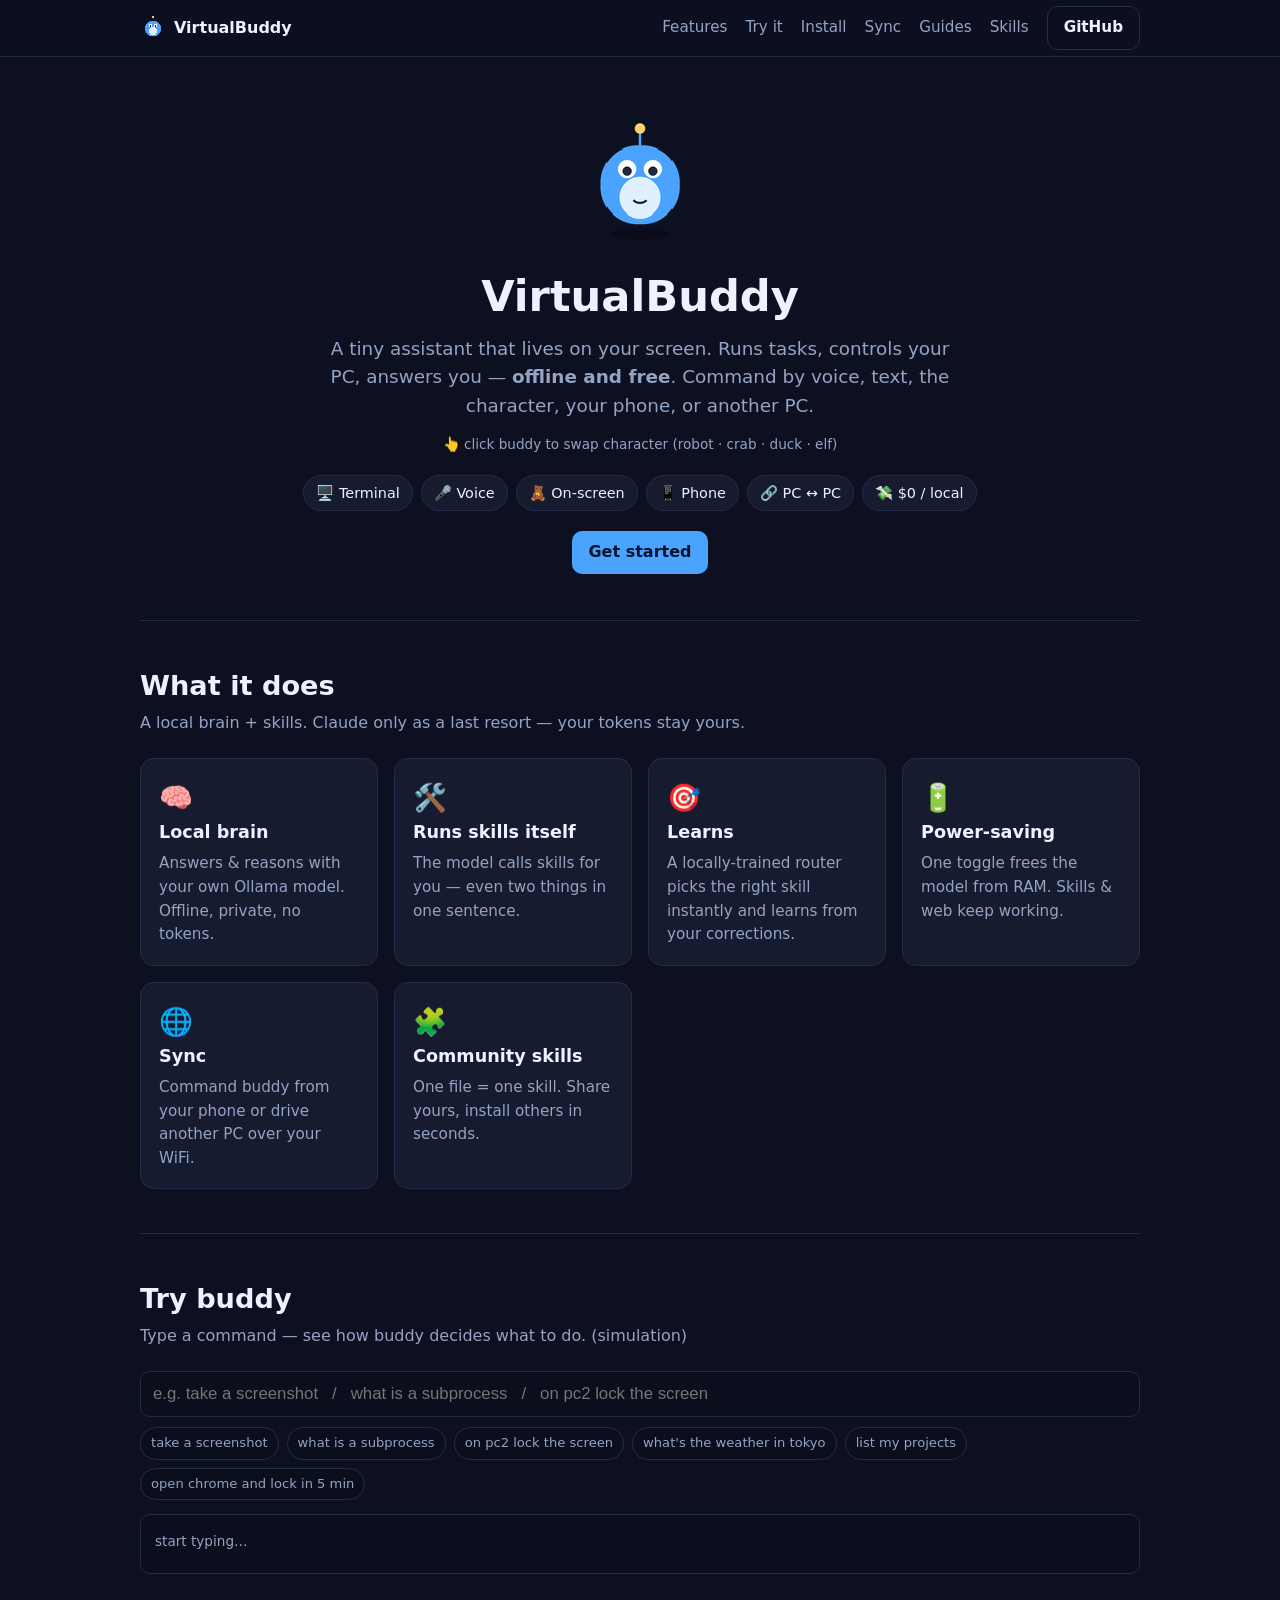
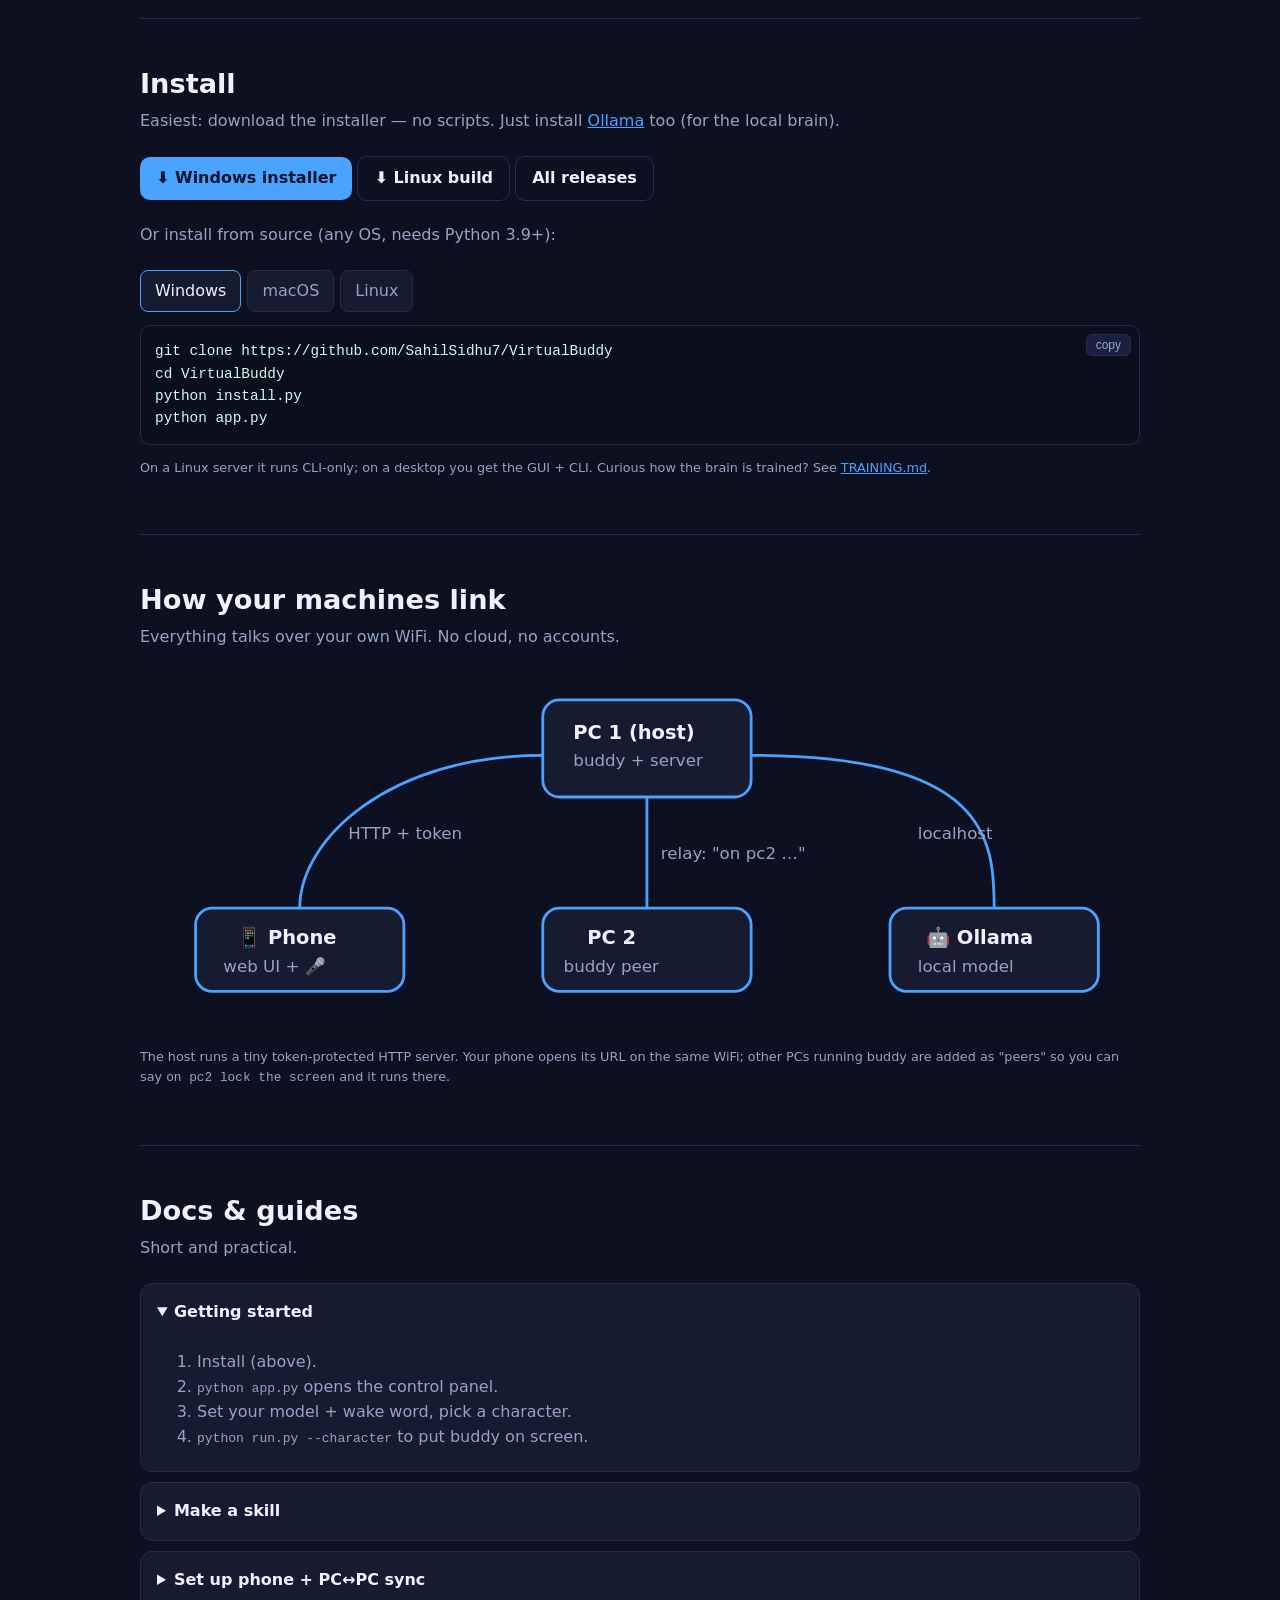
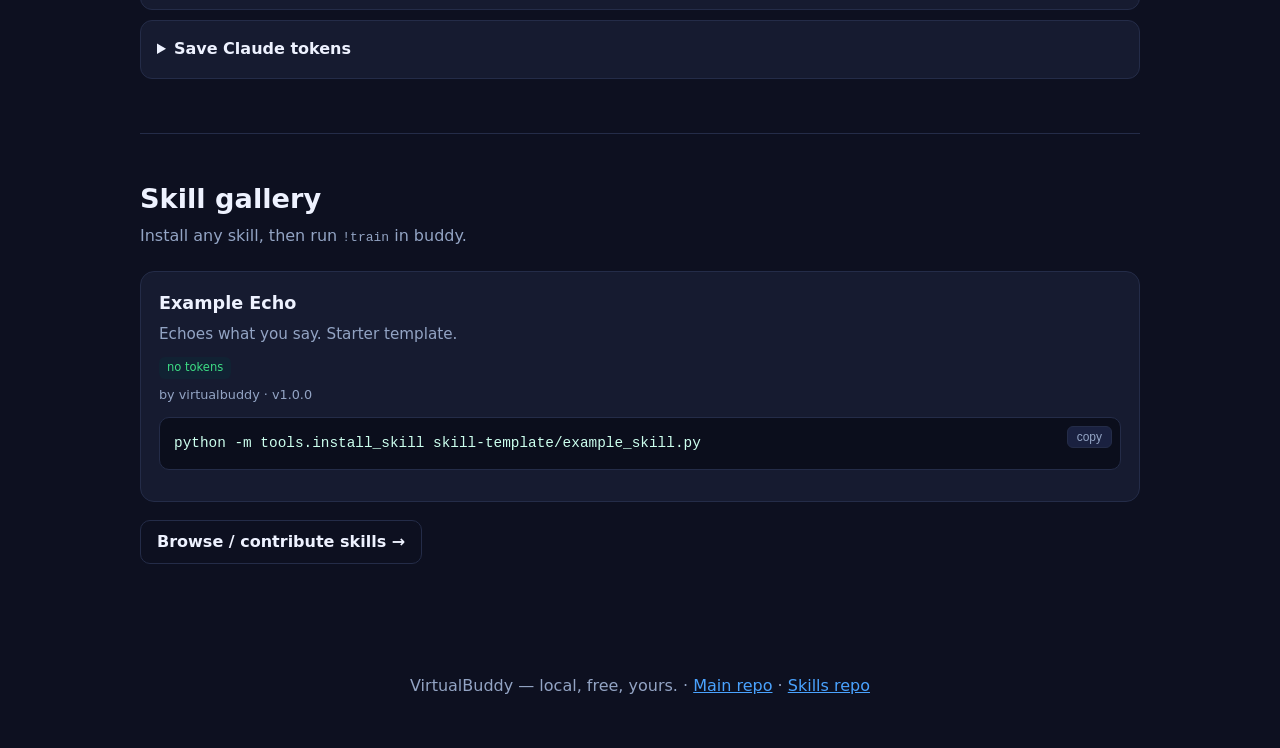
==== docs/index.html @ b3942798 "Lighter runtime + installers + training docs - Intent embeddings via Ollama (nomic-embed-text); drop" ====
<!doctype html>
<html lang="en">
<head>
<meta charset="utf-8">
<meta name="viewport" content="width=device-width,initial-scale=1">
<title>VirtualBuddy — your local PC assistant</title>
<style>
  :root{--bg:#0d1020;--card:#161b30;--fg:#eef2ff;--mut:#93a4c4;--acc:#4aa3ff;--gold:#ffd166;--edge:#242c48;--ok:#3ddc84}
  *{box-sizing:border-box}
  html{scroll-behavior:smooth}
  body{margin:0;font-family:system-ui,Segoe UI,Roboto,sans-serif;background:var(--bg);color:var(--fg);line-height:1.55}
  .wrap{max-width:1040px;margin:0 auto;padding:0 20px}
  nav{position:sticky;top:0;z-index:10;background:rgba(13,16,32,.85);backdrop-filter:blur(8px);border-bottom:1px solid var(--edge)}
  nav .wrap{display:flex;gap:18px;align-items:center;height:56px;flex-wrap:wrap}
  nav a{color:var(--mut);text-decoration:none;font-size:.95rem}
  nav a:hover{color:var(--fg)}
  nav .brand{font-weight:700;color:var(--fg);margin-right:auto;display:flex;gap:8px;align-items:center}
  nav .brand img{width:26px;image-rendering:pixelated}
  .btn{background:var(--acc);color:#04122b;padding:9px 16px;border-radius:10px;font-weight:600;border:0;cursor:pointer;text-decoration:none;display:inline-block}
  .btn.ghost{background:transparent;border:1px solid var(--edge);color:var(--fg)}
  header{text-align:center;padding:60px 20px 30px}
  #hero{width:130px;height:130px;image-rendering:pixelated;cursor:pointer;animation:bob 2.4s ease-in-out infinite}
  @keyframes bob{0%,100%{transform:translateY(0)}50%{transform:translateY(-12px)}}
  h1{font-size:2.7rem;margin:.2em 0 .1em}
  .tag{color:var(--mut);font-size:1.15rem;max-width:640px;margin:0 auto 8px}
  .hint{color:var(--mut);font-size:.85rem}
  .pills{display:flex;flex-wrap:wrap;gap:8px;justify-content:center;margin:20px 0}
  .pill{background:var(--card);border:1px solid var(--edge);padding:6px 12px;border-radius:20px;font-size:.9rem}
  section{padding:44px 0;border-top:1px solid var(--edge)}
  h2{font-size:1.7rem;margin:0 0 4px}
  .sub{color:var(--mut);margin:0 0 22px}
  .grid{display:grid;grid-template-columns:repeat(auto-fit,minmax(230px,1fr));gap:16px}
  .card{background:var(--card);border:1px solid var(--edge);border-radius:14px;padding:18px}
  .card h3{margin:0 0 6px;font-size:1.1rem}.card p{margin:0;color:var(--mut);font-size:.95rem}
  .emoji{font-size:1.7rem}
  /* demo */
  #demo input{width:100%;font-size:1.05rem;padding:12px;border-radius:10px;border:1px solid var(--edge);background:#0b0e1c;color:var(--fg)}
  .chips{display:flex;gap:8px;flex-wrap:wrap;margin:10px 0}
  .chip{background:#0b0e1c;border:1px solid var(--edge);color:var(--mut);border-radius:16px;padding:5px 10px;font-size:.82rem;cursor:pointer}
  #route{margin-top:14px;background:#0b0e1c;border:1px solid var(--edge);border-radius:10px;padding:14px;min-height:60px}
  .path{display:flex;gap:6px;flex-wrap:wrap;margin-bottom:8px}
  .step{padding:4px 10px;border-radius:8px;font-size:.8rem;background:#1a2140;color:var(--mut)}
  .step.on{background:var(--acc);color:#04122b;font-weight:600}
  /* install tabs */
  .tabs{display:flex;gap:6px;margin-bottom:12px;flex-wrap:wrap}
  .tab{padding:8px 14px;border-radius:8px;border:1px solid var(--edge);background:var(--card);cursor:pointer;color:var(--mut)}
  .tab.on{border-color:var(--acc);color:var(--fg)}
  pre{background:#0b0e1c;border:1px solid var(--edge);border-radius:10px;padding:14px;overflow-x:auto;position:relative}
  pre code{color:#cfe;font-size:.9rem;white-space:pre}
  .copy{position:absolute;top:8px;right:8px;background:#1a2140;border:1px solid var(--edge);color:var(--mut);border-radius:6px;padding:3px 9px;font-size:.75rem;cursor:pointer}
  /* accordion */
  details{background:var(--card);border:1px solid var(--edge);border-radius:12px;padding:6px 16px;margin-bottom:10px}
  summary{cursor:pointer;font-weight:600;padding:10px 0}
  details p,details li{color:var(--mut)}
  .badge{display:inline-block;background:#123;color:var(--ok);border-radius:6px;padding:2px 8px;font-size:.72rem;margin-top:10px}
  .auth{color:var(--mut);font-size:.8rem;margin-top:6px}
  svg{max-width:100%;height:auto}
  footer{text-align:center;color:var(--mut);padding:50px 20px}
  a{color:var(--acc)}
</style>
</head>
<body>

<nav><div class="wrap">
  <span class="brand"><img id="navimg" src="img/robot.png" alt="">VirtualBuddy</span>
  <a href="#features">Features</a><a href="#demo">Try it</a><a href="#install">Install</a>
  <a href="#sync">Sync</a><a href="#guides">Guides</a><a href="#skills">Skills</a>
  <a class="btn ghost" id="repoLink" href="#" target="_blank">GitHub</a>
</div></nav>

<header>
  <img id="hero" src="img/robot.png" alt="buddy" title="click me to change character">
  <h1>VirtualBuddy</h1>
  <p class="tag">A tiny assistant that lives on your screen. Runs tasks, controls your PC,
     answers you — <b>offline and free</b>. Command by voice, text, the character, your phone,
     or another PC.</p>
  <p class="hint">👆 click buddy to swap character (robot · crab · duck · elf)</p>
  <div class="pills">
    <span class="pill">🖥️ Terminal</span><span class="pill">🎤 Voice</span>
    <span class="pill">🧸 On-screen</span><span class="pill">📱 Phone</span>
    <span class="pill">🔗 PC ↔ PC</span><span class="pill">💸 $0 / local</span>
  </div>
  <p><a class="btn" href="#install">Get started</a></p>
</header>

<div class="wrap">

  <section id="features">
    <h2>What it does</h2>
    <p class="sub">A local brain + skills. Claude only as a last resort — your tokens stay yours.</p>
    <div class="grid">
      <div class="card"><div class="emoji">🧠</div><h3>Local brain</h3><p>Answers &amp; reasons with your own Ollama model. Offline, private, no tokens.</p></div>
      <div class="card"><div class="emoji">🛠️</div><h3>Runs skills itself</h3><p>The model calls skills for you — even two things in one sentence.</p></div>
      <div class="card"><div class="emoji">🎯</div><h3>Learns</h3><p>A locally-trained router picks the right skill instantly and learns from your corrections.</p></div>
      <div class="card"><div class="emoji">🔋</div><h3>Power-saving</h3><p>One toggle frees the model from RAM. Skills &amp; web keep working.</p></div>
      <div class="card"><div class="emoji">🌐</div><h3>Sync</h3><p>Command buddy from your phone or drive another PC over your WiFi.</p></div>
      <div class="card"><div class="emoji">🧩</div><h3>Community skills</h3><p>One file = one skill. Share yours, install others in seconds.</p></div>
    </div>
  </section>

  <section id="demo">
    <h2>Try buddy</h2>
    <p class="sub">Type a command — see how buddy decides what to do. (simulation)</p>
    <input id="cmd" placeholder="e.g. take a screenshot   /   what is a subprocess   /   on pc2 lock the screen">
    <div class="chips" id="chips"></div>
    <div id="route"><span class="hint">start typing…</span></div>
  </section>

  <section id="install">
    <h2>Install</h2>
    <p class="sub">Easiest: download the installer — no scripts. Just install <a href="https://ollama.com" target="_blank">Ollama</a> too (for the local brain).</p>
    <p style="margin-bottom:22px">
      <a class="btn" id="dlWin" href="#" target="_blank">⬇ Windows installer</a>
      <a class="btn ghost" id="dlLinux" href="#" target="_blank">⬇ Linux build</a>
      <a class="btn ghost" id="dlRel" href="#" target="_blank">All releases</a>
    </p>
    <p class="sub">Or install from source (any OS, needs Python 3.9+):</p>
    <div class="tabs" id="ostabs">
      <div class="tab on" data-os="win">Windows</div>
      <div class="tab" data-os="mac">macOS</div>
      <div class="tab" data-os="linux">Linux</div>
    </div>
    <pre><button class="copy">copy</button><code id="installcode"></code></pre>
    <p class="auth">On a Linux server it runs CLI-only; on a desktop you get the GUI + CLI.
       Curious how the brain is trained? See <a id="trainDoc" href="#" target="_blank">TRAINING.md</a>.</p>
  </section>

  <section id="sync">
    <h2>How your machines link</h2>
    <p class="sub">Everything talks over your own WiFi. No cloud, no accounts.</p>
    <svg viewBox="0 0 720 260" role="img" aria-label="sync diagram">
      <defs><style>.b{fill:#161b30;stroke:#4aa3ff;stroke-width:2;rx:12}
        .t{fill:#eef2ff;font:600 14px system-ui}.m{fill:#93a4c4;font:12px system-ui}
        .l{stroke:#4aa3ff;stroke-width:2;fill:none}</style></defs>
      <rect class="b" x="290" y="20" width="150" height="70" rx="12"/>
      <text class="t" x="312" y="48">PC 1 (host)</text><text class="m" x="312" y="68">buddy + server</text>
      <rect class="b" x="40" y="170" width="150" height="60" rx="12"/>
      <text class="t" x="70" y="196">📱 Phone</text><text class="m" x="60" y="216">web UI + 🎤</text>
      <rect class="b" x="290" y="170" width="150" height="60" rx="12"/>
      <text class="t" x="322" y="196">PC 2</text><text class="m" x="305" y="216">buddy peer</text>
      <rect class="b" x="540" y="170" width="150" height="60" rx="12"/>
      <text class="t" x="566" y="196">🤖 Ollama</text><text class="m" x="560" y="216">local model</text>
      <path class="l" d="M290,60 C180,60 115,120 115,170"/>
      <path class="l" d="M365,90 L365,170"/>
      <path class="l" d="M440,60 C610,60 615,120 615,170"/>
      <text class="m" x="150" y="120">HTTP + token</text>
      <text class="m" x="375" y="135">relay: "on pc2 …"</text>
      <text class="m" x="560" y="120">localhost</text>
    </svg>
    <p class="auth">The host runs a tiny token-protected HTTP server. Your phone opens its URL on the
      same WiFi; other PCs running buddy are added as "peers" so you can say
      <code>on pc2 lock the screen</code> and it runs there.</p>
  </section>

  <section id="guides">
    <h2>Docs &amp; guides</h2>
    <p class="sub">Short and practical.</p>
    <details open><summary>Getting started</summary>
      <ol><li>Install (above).</li><li><code>python app.py</code> opens the control panel.</li>
      <li>Set your model + wake word, pick a character.</li>
      <li><code>python run.py --character</code> to put buddy on screen.</li></ol></details>
    <details><summary>Make a skill</summary>
      <p>A skill is one Python file with a <code>SKILLS</code> list:</p>
      <pre><code>SKILLS = [{
  "name": "greet",
  "desc": "say hello",
  "phrases": ["say hi", "greet me"],
  "run": lambda text, ctx: "Hey there!",
}]</code></pre>
      <p>Drop it in <code>buddy/skills/</code>, run <code>!train</code>. Full template in the skills repo.</p></details>
    <details><summary>Set up phone + PC↔PC sync</summary>
      <p><code>python run.py --server</code> (or the Sync tab). It prints a URL like
      <code>http://192.168.1.20:8770</code>. Open it on your phone (same WiFi), enter the token
      from <code>config.yaml</code>. For another PC, add it under <code>peers</code>.</p></details>
    <details><summary>Save Claude tokens</summary>
      <p>Order buddy tries: matched skill → local LLM → free web search → Claude (last).
      Flip on <b>power-saving</b> to drop the LLM and free RAM entirely.</p></details>
  </section>

  <section id="skills">
    <h2>Skill gallery</h2>
    <p class="sub">Install any skill, then run <code>!train</code> in buddy.</p>
    <div class="grid" id="gallery"><p class="hint">loading…</p></div>
    <p style="margin-top:18px"><a class="btn ghost" id="skillsRepo" href="#" target="_blank">Browse / contribute skills →</a></p>
  </section>

</div>
<footer>
  VirtualBuddy — local, free, yours. ·
  <a id="f1" href="#" target="_blank">Main repo</a> ·
  <a id="f2" href="#" target="_blank">Skills repo</a>
</footer>

<script>
  // ---- EDIT THESE after you create the repos ----
  const GH_USER = "SahilSidhu7";
  const MAIN_REPO = "https://github.com/"+GH_USER+"/VirtualBuddy";
  const SKILLS_REPO = "https://github.com/"+GH_USER+"/virtualbuddy-skills";
  const REGISTRY = "https://raw.githubusercontent.com/"+GH_USER+"/virtualbuddy-skills/main/registry.json";
  document.getElementById('repoLink').href=MAIN_REPO;
  document.getElementById('f1').href=MAIN_REPO;
  document.getElementById('f2').href=SKILLS_REPO;
  document.getElementById('skillsRepo').href=SKILLS_REPO;
  document.getElementById('dlWin').href=MAIN_REPO+"/releases/latest/download/VirtualBuddy-Setup.exe";
  document.getElementById('dlLinux').href=MAIN_REPO+"/releases/latest/download/VirtualBuddy-linux.tar.gz";
  document.getElementById('dlRel').href=MAIN_REPO+"/releases";
  document.getElementById('trainDoc').href=MAIN_REPO+"/blob/main/TRAINING.md";

  // ---- character swap ----
  const chars=["robot","crab","duck","elf"]; let ci=0;
  const hero=document.getElementById('hero'), navimg=document.getElementById('navimg');
  hero.onclick=()=>{ci=(ci+1)%chars.length;hero.src=navimg.src="img/"+chars[ci]+".png";};

  // ---- try-it demo ----
  const SKILLMAP=[
    ["screenshot",["screenshot","capture","snap","screen"]],
    ["lock",["lock","freeze"]],["time",["time","clock","date"]],
    ["open_app",["open","launch","start "]],["status",["status","cpu","ram","battery","memory"]],
    ["serving",["serving","port","server up","site up"]],
    ["list_agents",["claude","agents"]],["list_projects",["projects","working on"]],
    ["web_search",["search","google","look up","who is","what is the weather","latest"]],
    ["notion_idea",["notion","idea","note","remember"]],
    ["remote",["on pc","tell laptop","on pc2","other pc"]],
  ];
  const samples=["take a screenshot","what is a subprocess","on pc2 lock the screen",
    "what's the weather in tokyo","list my projects","open chrome and lock in 5 min"];
  const chips=document.getElementById('chips');
  samples.forEach(s=>{const c=document.createElement('span');c.className='chip';c.textContent=s;
    c.onclick=()=>{cmd.value=s;route();};chips.appendChild(c);});
  const cmd=document.getElementById('cmd'), routeEl=document.getElementById('route');
  function steps(active){return ["skill","local LLM","web","Claude"].map(s=>
    `<span class="step ${s===active?'on':''}">${s}</span>`).join("");}
  function route(){
    const t=cmd.value.toLowerCase().trim();
    if(!t){routeEl.innerHTML='<span class="hint">start typing…</span>';return;}
    let hit=null;
    for(const [name,keys] of SKILLMAP){if(keys.some(k=>t.includes(k))){hit=name;break;}}
    if(/\bon pc|tell laptop|other pc\b/.test(t)) hit="remote";
    let where,expl;
    if(hit){where="skill";expl=`matched skill <b>${hit}</b> → runs instantly, no tokens.`;}
    else if(t.endsWith("?")||/^(who|what|when|where|why|how)\b/.test(t)){
      where="web";expl="looks like a question → local LLM answers, or free web search. No Claude tokens.";}
    else{where="local LLM";expl="the local model decides — it can answer or call a skill itself.";}
    routeEl.innerHTML=`<div class="path">${steps(where)}</div>${expl}`;
  }
  cmd.addEventListener('input',route);

  // ---- install tabs ----
  const CODE={
    win:`git clone ${MAIN_REPO}\ncd VirtualBuddy\npython install.py\npython app.py`,
    mac:`git clone ${MAIN_REPO}\ncd VirtualBuddy\npython3 install.py\npython3 app.py`,
    linux:`git clone ${MAIN_REPO}\ncd VirtualBuddy\npython3 install.py\npython3 app.py`,
  };
  const codeEl=document.getElementById('installcode');
  function setOS(os){codeEl.textContent=CODE[os];
    document.querySelectorAll('#ostabs .tab').forEach(t=>t.classList.toggle('on',t.dataset.os===os));}
  document.querySelectorAll('#ostabs .tab').forEach(t=>t.onclick=()=>setOS(t.dataset.os));
  setOS('win');

  // ---- copy buttons ----
  document.addEventListener('click',e=>{
    if(e.target.classList.contains('copy')){
      const code=e.target.parentElement.querySelector('code').textContent;
      navigator.clipboard.writeText(code).then(()=>{e.target.textContent='copied!';
        setTimeout(()=>e.target.textContent='copy',1200);});
    }});

  // ---- skills gallery ----
  const FALLBACK={skills:[{name:"example",title:"Example Echo",
    description:"Echoes what you say. Starter template.",author:"virtualbuddy",
    version:"1.0.0",file:"skill-template/example_skill.py",tokens:"none"}]};
  function renderSkills(d){const g=document.getElementById('gallery');g.innerHTML='';
    d.skills.forEach(s=>{const el=document.createElement('div');el.className='card';
      el.innerHTML=`<h3>${s.title||s.name}</h3><p>${s.description||''}</p>
        <span class="badge">${s.tokens==='none'?'no tokens':(s.tokens||'')}</span>
        <div class="auth">by ${s.author||'anon'} · v${s.version||'1.0'}</div>
        <pre><button class="copy">copy</button><code>python -m tools.install_skill ${s.file}</code></pre>`;
      g.appendChild(el);});}
  fetch(REGISTRY).then(r=>r.json()).then(renderSkills).catch(()=>renderSkills(FALLBACK));
</script>
</body>
</html>
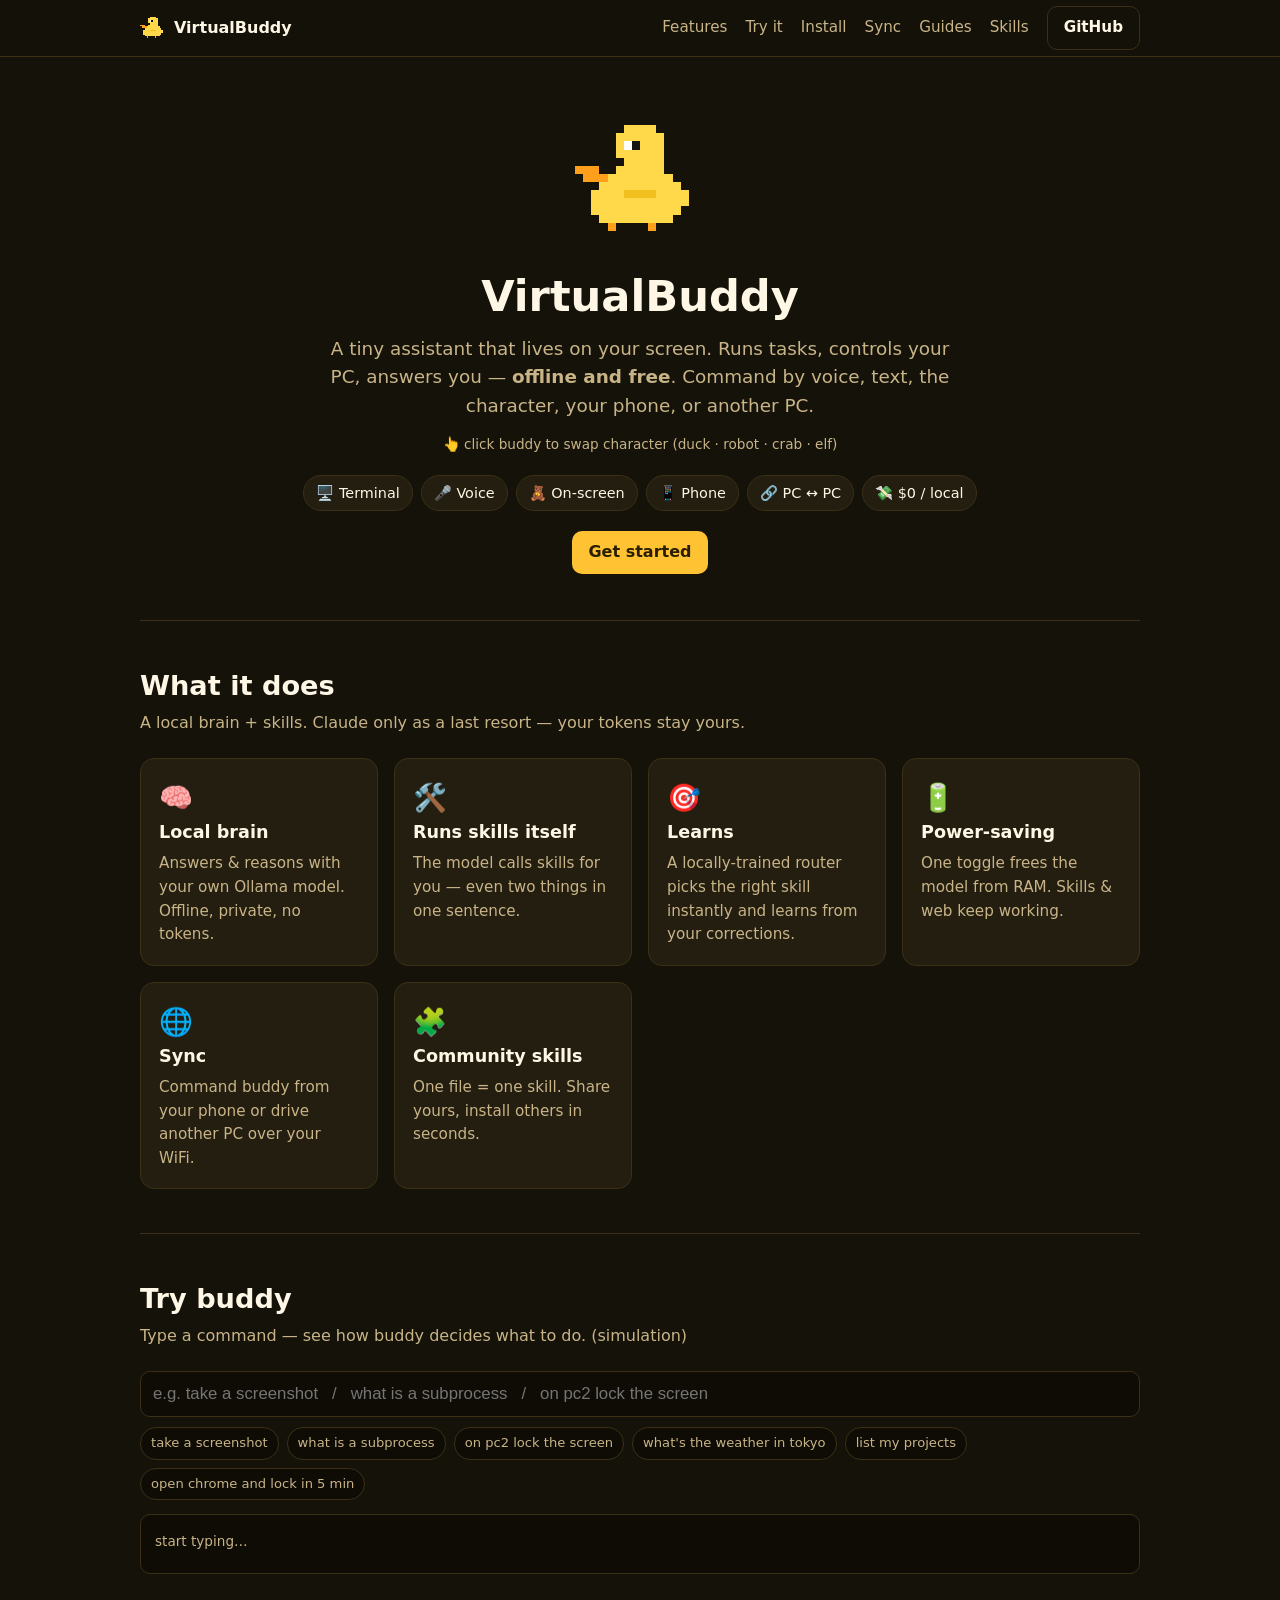
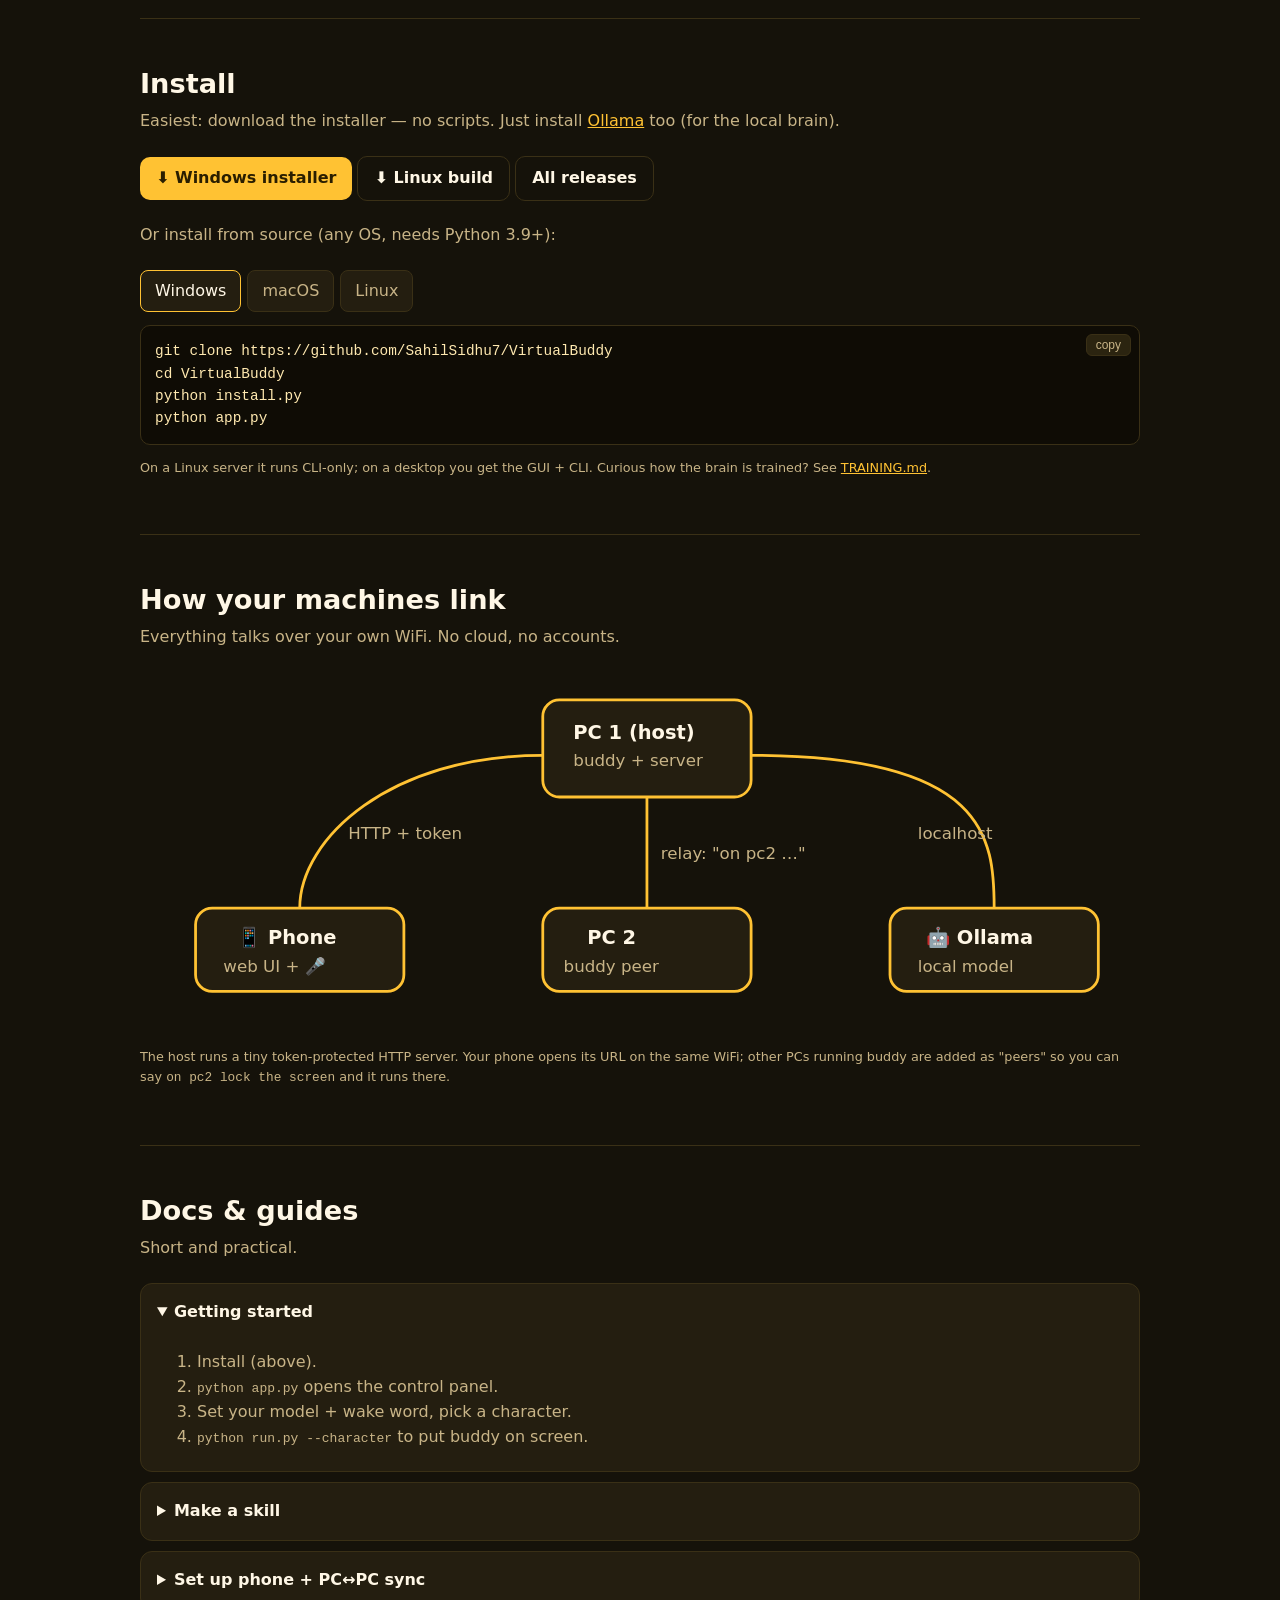
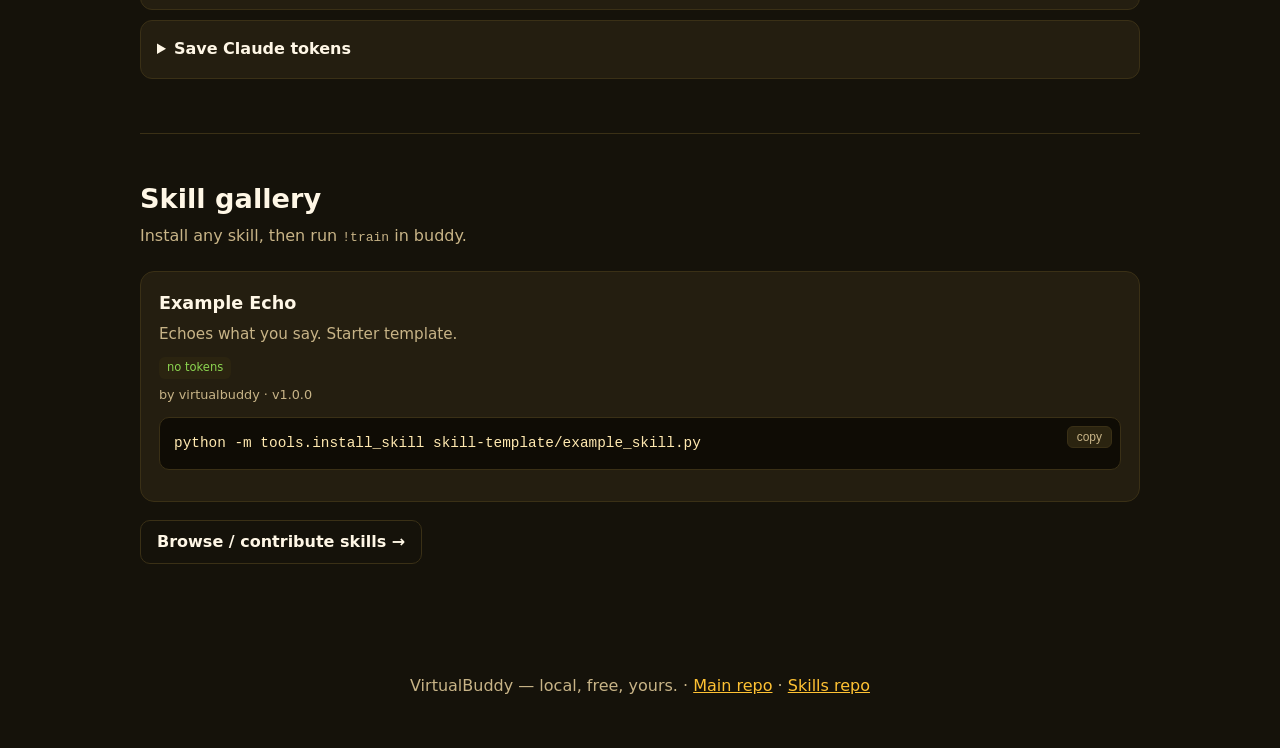
==== commit 057b11f5: "Add v2 "employee" architecture + duck theme v2 (alongside MVP, gated by config; default role: standa" ====
--- a/docs/index.html
+++ b/docs/index.html
@@ -5,18 +5,18 @@
 <meta name="viewport" content="width=device-width,initial-scale=1">
 <title>VirtualBuddy — your local PC assistant</title>
 <style>
-  :root{--bg:#0d1020;--card:#161b30;--fg:#eef2ff;--mut:#93a4c4;--acc:#4aa3ff;--gold:#ffd166;--edge:#242c48;--ok:#3ddc84}
+  :root{--bg:#15120a;--card:#241e10;--fg:#fff7e6;--mut:#c8b487;--acc:#ffc233;--gold:#ff8a00;--edge:#3a3016;--ok:#8bd450;--ink:#2a1e00;--inset:#0f0c05;--raise:#2b2410}
   *{box-sizing:border-box}
   html{scroll-behavior:smooth}
   body{margin:0;font-family:system-ui,Segoe UI,Roboto,sans-serif;background:var(--bg);color:var(--fg);line-height:1.55}
   .wrap{max-width:1040px;margin:0 auto;padding:0 20px}
-  nav{position:sticky;top:0;z-index:10;background:rgba(13,16,32,.85);backdrop-filter:blur(8px);border-bottom:1px solid var(--edge)}
+  nav{position:sticky;top:0;z-index:10;background:rgba(21,18,10,.85);backdrop-filter:blur(8px);border-bottom:1px solid var(--edge)}
   nav .wrap{display:flex;gap:18px;align-items:center;height:56px;flex-wrap:wrap}
   nav a{color:var(--mut);text-decoration:none;font-size:.95rem}
   nav a:hover{color:var(--fg)}
   nav .brand{font-weight:700;color:var(--fg);margin-right:auto;display:flex;gap:8px;align-items:center}
   nav .brand img{width:26px;image-rendering:pixelated}
-  .btn{background:var(--acc);color:#04122b;padding:9px 16px;border-radius:10px;font-weight:600;border:0;cursor:pointer;text-decoration:none;display:inline-block}
+  .btn{background:var(--acc);color:var(--ink);padding:9px 16px;border-radius:10px;font-weight:600;border:0;cursor:pointer;text-decoration:none;display:inline-block}
   .btn.ghost{background:transparent;border:1px solid var(--edge);color:var(--fg)}
   header{text-align:center;padding:60px 20px 30px}
   #hero{width:130px;height:130px;image-rendering:pixelated;cursor:pointer;animation:bob 2.4s ease-in-out infinite}
@@ -34,25 +34,25 @@
   .card h3{margin:0 0 6px;font-size:1.1rem}.card p{margin:0;color:var(--mut);font-size:.95rem}
   .emoji{font-size:1.7rem}
   /* demo */
-  #demo input{width:100%;font-size:1.05rem;padding:12px;border-radius:10px;border:1px solid var(--edge);background:#0b0e1c;color:var(--fg)}
+  #demo input{width:100%;font-size:1.05rem;padding:12px;border-radius:10px;border:1px solid var(--edge);background:var(--inset);color:var(--fg)}
   .chips{display:flex;gap:8px;flex-wrap:wrap;margin:10px 0}
-  .chip{background:#0b0e1c;border:1px solid var(--edge);color:var(--mut);border-radius:16px;padding:5px 10px;font-size:.82rem;cursor:pointer}
-  #route{margin-top:14px;background:#0b0e1c;border:1px solid var(--edge);border-radius:10px;padding:14px;min-height:60px}
+  .chip{background:var(--inset);border:1px solid var(--edge);color:var(--mut);border-radius:16px;padding:5px 10px;font-size:.82rem;cursor:pointer}
+  #route{margin-top:14px;background:var(--inset);border:1px solid var(--edge);border-radius:10px;padding:14px;min-height:60px}
   .path{display:flex;gap:6px;flex-wrap:wrap;margin-bottom:8px}
-  .step{padding:4px 10px;border-radius:8px;font-size:.8rem;background:#1a2140;color:var(--mut)}
-  .step.on{background:var(--acc);color:#04122b;font-weight:600}
+  .step{padding:4px 10px;border-radius:8px;font-size:.8rem;background:var(--raise);color:var(--mut)}
+  .step.on{background:var(--acc);color:var(--ink);font-weight:600}
   /* install tabs */
   .tabs{display:flex;gap:6px;margin-bottom:12px;flex-wrap:wrap}
   .tab{padding:8px 14px;border-radius:8px;border:1px solid var(--edge);background:var(--card);cursor:pointer;color:var(--mut)}
   .tab.on{border-color:var(--acc);color:var(--fg)}
-  pre{background:#0b0e1c;border:1px solid var(--edge);border-radius:10px;padding:14px;overflow-x:auto;position:relative}
-  pre code{color:#cfe;font-size:.9rem;white-space:pre}
-  .copy{position:absolute;top:8px;right:8px;background:#1a2140;border:1px solid var(--edge);color:var(--mut);border-radius:6px;padding:3px 9px;font-size:.75rem;cursor:pointer}
+  pre{background:var(--inset);border:1px solid var(--edge);border-radius:10px;padding:14px;overflow-x:auto;position:relative}
+  pre code{color:#ffe9b0;font-size:.9rem;white-space:pre}
+  .copy{position:absolute;top:8px;right:8px;background:var(--raise);border:1px solid var(--edge);color:var(--mut);border-radius:6px;padding:3px 9px;font-size:.75rem;cursor:pointer}
   /* accordion */
   details{background:var(--card);border:1px solid var(--edge);border-radius:12px;padding:6px 16px;margin-bottom:10px}
   summary{cursor:pointer;font-weight:600;padding:10px 0}
   details p,details li{color:var(--mut)}
-  .badge{display:inline-block;background:#123;color:var(--ok);border-radius:6px;padding:2px 8px;font-size:.72rem;margin-top:10px}
+  .badge{display:inline-block;background:var(--raise);color:var(--ok);border-radius:6px;padding:2px 8px;font-size:.72rem;margin-top:10px}
   .auth{color:var(--mut);font-size:.8rem;margin-top:6px}
   svg{max-width:100%;height:auto}
   footer{text-align:center;color:var(--mut);padding:50px 20px}
@@ -62,19 +62,19 @@
 <body>
 
 <nav><div class="wrap">
-  <span class="brand"><img id="navimg" src="img/robot.png" alt="">VirtualBuddy</span>
+  <span class="brand"><img id="navimg" src="img/duck.png" alt="">VirtualBuddy</span>
   <a href="#features">Features</a><a href="#demo">Try it</a><a href="#install">Install</a>
   <a href="#sync">Sync</a><a href="#guides">Guides</a><a href="#skills">Skills</a>
   <a class="btn ghost" id="repoLink" href="#" target="_blank">GitHub</a>
 </div></nav>
 
 <header>
-  <img id="hero" src="img/robot.png" alt="buddy" title="click me to change character">
+  <img id="hero" src="img/duck.png" alt="buddy" title="click me to change character">
   <h1>VirtualBuddy</h1>
   <p class="tag">A tiny assistant that lives on your screen. Runs tasks, controls your PC,
      answers you — <b>offline and free</b>. Command by voice, text, the character, your phone,
      or another PC.</p>
-  <p class="hint">👆 click buddy to swap character (robot · crab · duck · elf)</p>
+  <p class="hint">👆 click buddy to swap character (duck · robot · crab · elf)</p>
   <div class="pills">
     <span class="pill">🖥️ Terminal</span><span class="pill">🎤 Voice</span>
     <span class="pill">🧸 On-screen</span><span class="pill">📱 Phone</span>
@@ -129,9 +129,9 @@
     <h2>How your machines link</h2>
     <p class="sub">Everything talks over your own WiFi. No cloud, no accounts.</p>
     <svg viewBox="0 0 720 260" role="img" aria-label="sync diagram">
-      <defs><style>.b{fill:#161b30;stroke:#4aa3ff;stroke-width:2;rx:12}
-        .t{fill:#eef2ff;font:600 14px system-ui}.m{fill:#93a4c4;font:12px system-ui}
-        .l{stroke:#4aa3ff;stroke-width:2;fill:none}</style></defs>
+      <defs><style>.b{fill:#241e10;stroke:#ffc233;stroke-width:2;rx:12}
+        .t{fill:#fff7e6;font:600 14px system-ui}.m{fill:#c8b487;font:12px system-ui}
+        .l{stroke:#ffc233;stroke-width:2;fill:none}</style></defs>
       <rect class="b" x="290" y="20" width="150" height="70" rx="12"/>
       <text class="t" x="312" y="48">PC 1 (host)</text><text class="m" x="312" y="68">buddy + server</text>
       <rect class="b" x="40" y="170" width="150" height="60" rx="12"/>
@@ -207,7 +207,7 @@
   document.getElementById('trainDoc').href=MAIN_REPO+"/blob/main/TRAINING.md";
 
   // ---- character swap ----
-  const chars=["robot","crab","duck","elf"]; let ci=0;
+  const chars=["duck","robot","crab","elf"]; let ci=0;
   const hero=document.getElementById('hero'), navimg=document.getElementById('navimg');
   hero.onclick=()=>{ci=(ci+1)%chars.length;hero.src=navimg.src="img/"+chars[ci]+".png";};
 
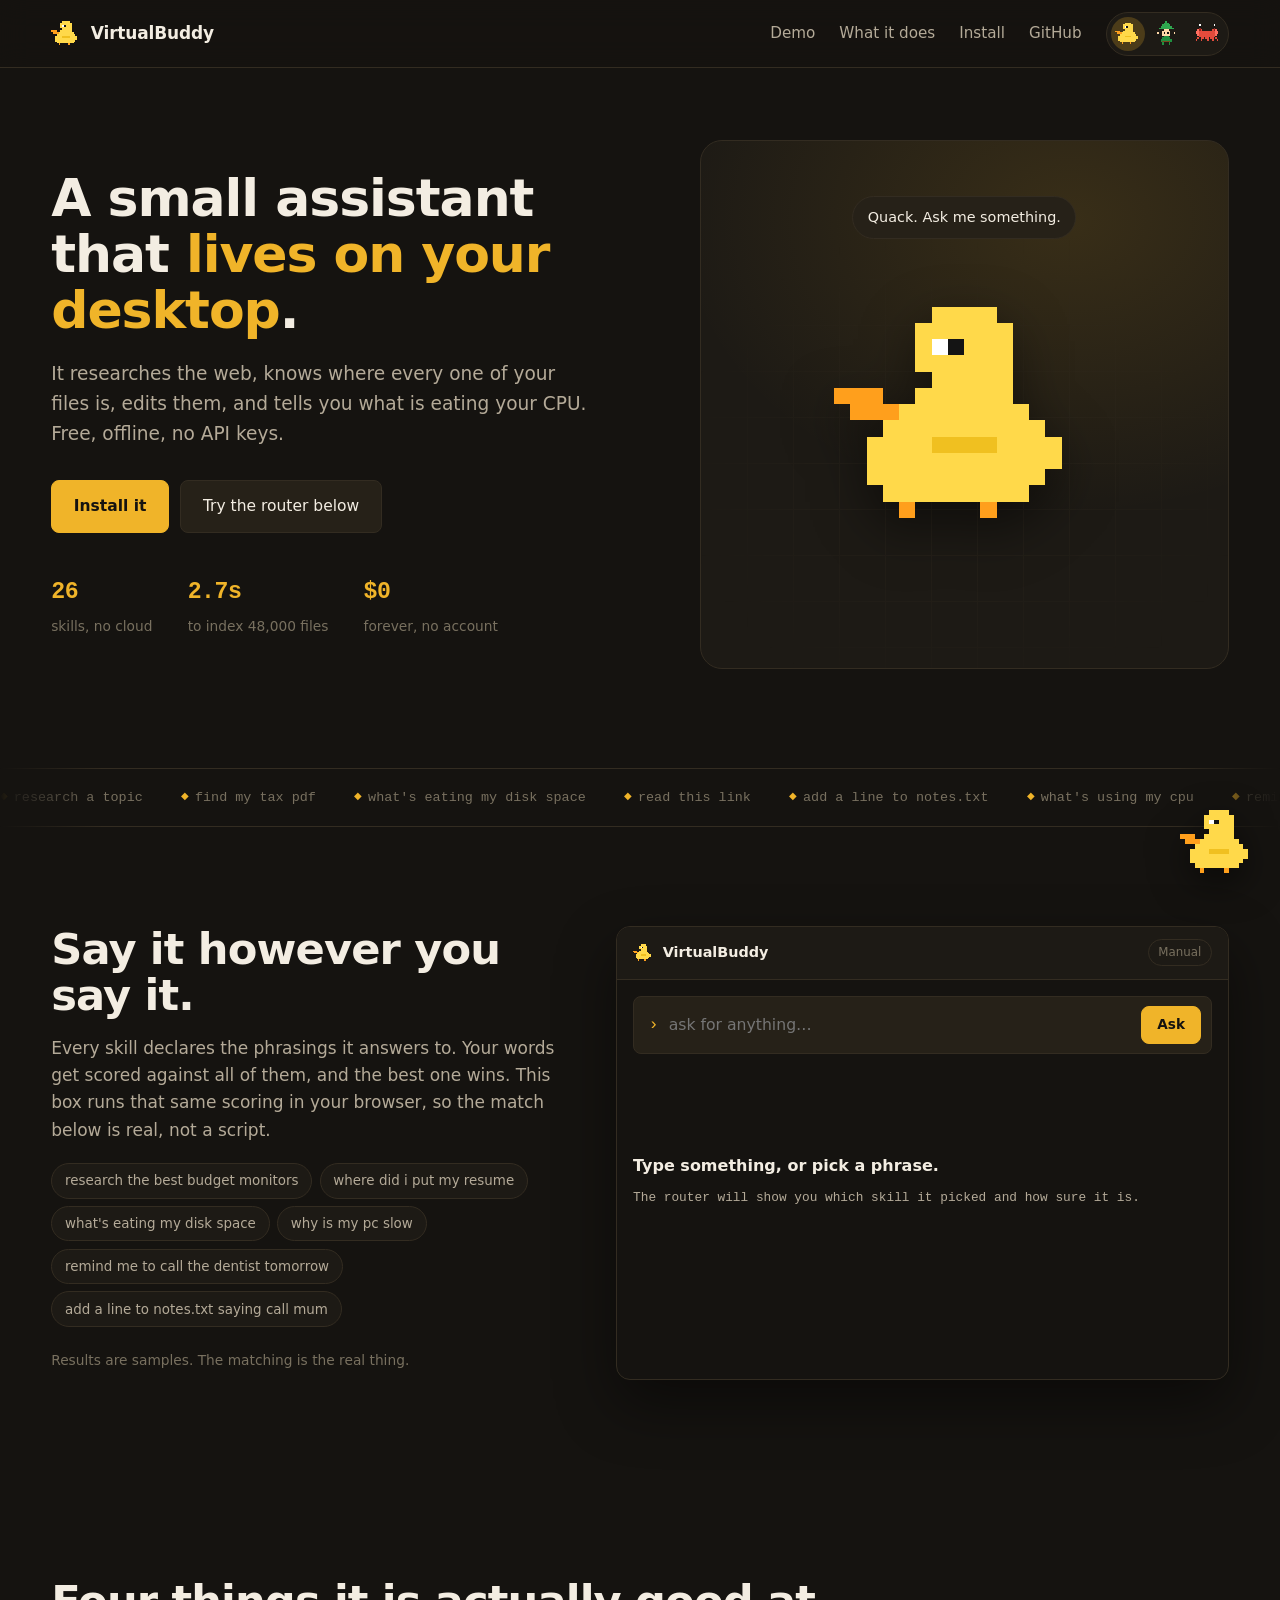
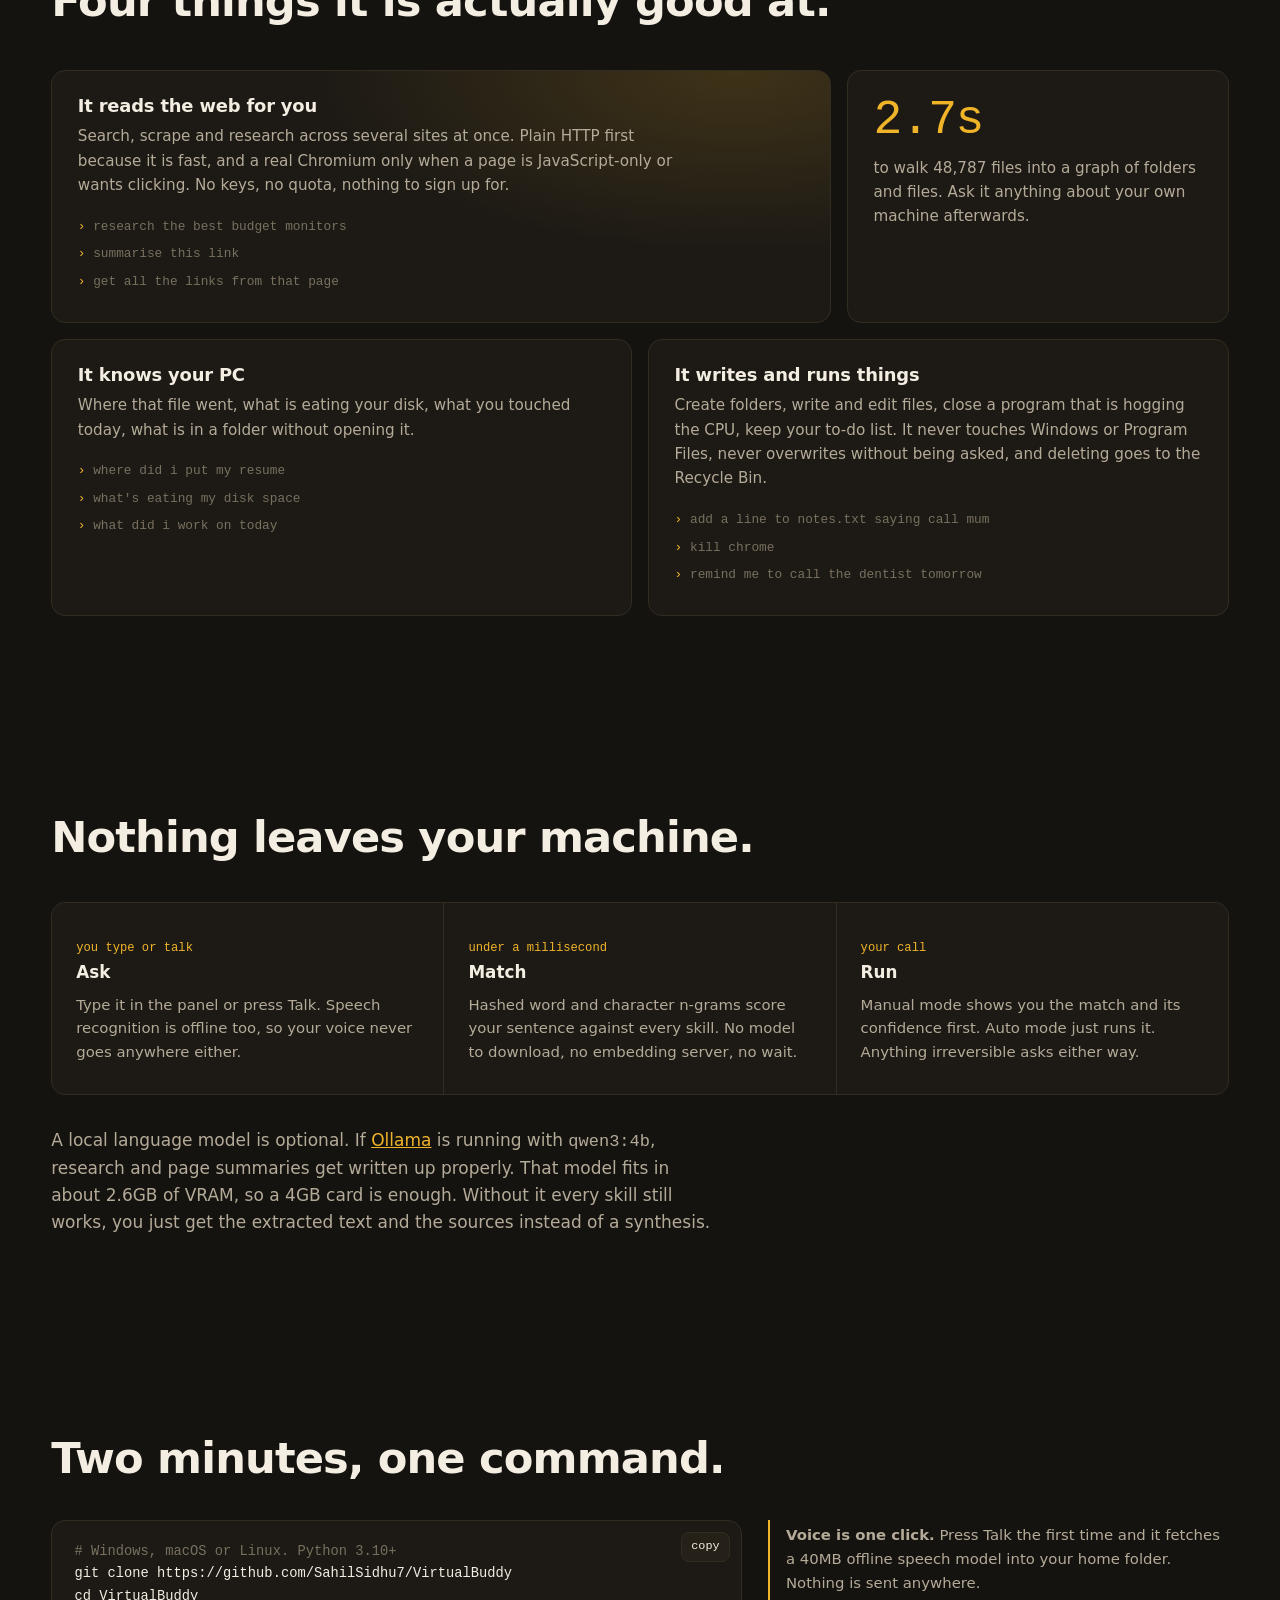
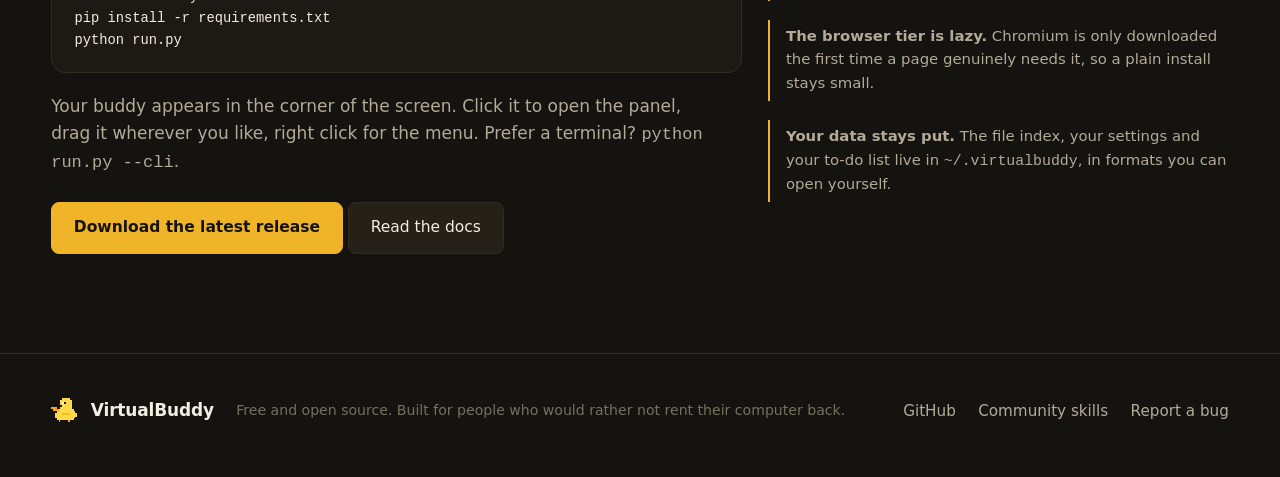
==== commit 6645f137: "v0.6.0: rebuild the website around a live router demo The site is served from main:/docs, which the " ====
--- a/docs/index.html
+++ b/docs/index.html
@@ -2,281 +2,219 @@
 <html lang="en">
 <head>
 <meta charset="utf-8">
-<meta name="viewport" content="width=device-width,initial-scale=1">
-<title>VirtualBuddy — your local PC assistant</title>
-<style>
-  :root{--bg:#15120a;--card:#241e10;--fg:#fff7e6;--mut:#c8b487;--acc:#ffc233;--gold:#ff8a00;--edge:#3a3016;--ok:#8bd450;--ink:#2a1e00;--inset:#0f0c05;--raise:#2b2410}
-  *{box-sizing:border-box}
-  html{scroll-behavior:smooth}
-  body{margin:0;font-family:system-ui,Segoe UI,Roboto,sans-serif;background:var(--bg);color:var(--fg);line-height:1.55}
-  .wrap{max-width:1040px;margin:0 auto;padding:0 20px}
-  nav{position:sticky;top:0;z-index:10;background:rgba(21,18,10,.85);backdrop-filter:blur(8px);border-bottom:1px solid var(--edge)}
-  nav .wrap{display:flex;gap:18px;align-items:center;height:56px;flex-wrap:wrap}
-  nav a{color:var(--mut);text-decoration:none;font-size:.95rem}
-  nav a:hover{color:var(--fg)}
-  nav .brand{font-weight:700;color:var(--fg);margin-right:auto;display:flex;gap:8px;align-items:center}
-  nav .brand img{width:26px;image-rendering:pixelated}
-  .btn{background:var(--acc);color:var(--ink);padding:9px 16px;border-radius:10px;font-weight:600;border:0;cursor:pointer;text-decoration:none;display:inline-block}
-  .btn.ghost{background:transparent;border:1px solid var(--edge);color:var(--fg)}
-  header{text-align:center;padding:60px 20px 30px}
-  #hero{width:130px;height:130px;image-rendering:pixelated;cursor:pointer;animation:bob 2.4s ease-in-out infinite}
-  @keyframes bob{0%,100%{transform:translateY(0)}50%{transform:translateY(-12px)}}
-  h1{font-size:2.7rem;margin:.2em 0 .1em}
-  .tag{color:var(--mut);font-size:1.15rem;max-width:640px;margin:0 auto 8px}
-  .hint{color:var(--mut);font-size:.85rem}
-  .pills{display:flex;flex-wrap:wrap;gap:8px;justify-content:center;margin:20px 0}
-  .pill{background:var(--card);border:1px solid var(--edge);padding:6px 12px;border-radius:20px;font-size:.9rem}
-  section{padding:44px 0;border-top:1px solid var(--edge)}
-  h2{font-size:1.7rem;margin:0 0 4px}
-  .sub{color:var(--mut);margin:0 0 22px}
-  .grid{display:grid;grid-template-columns:repeat(auto-fit,minmax(230px,1fr));gap:16px}
-  .card{background:var(--card);border:1px solid var(--edge);border-radius:14px;padding:18px}
-  .card h3{margin:0 0 6px;font-size:1.1rem}.card p{margin:0;color:var(--mut);font-size:.95rem}
-  .emoji{font-size:1.7rem}
-  /* demo */
-  #demo input{width:100%;font-size:1.05rem;padding:12px;border-radius:10px;border:1px solid var(--edge);background:var(--inset);color:var(--fg)}
-  .chips{display:flex;gap:8px;flex-wrap:wrap;margin:10px 0}
-  .chip{background:var(--inset);border:1px solid var(--edge);color:var(--mut);border-radius:16px;padding:5px 10px;font-size:.82rem;cursor:pointer}
-  #route{margin-top:14px;background:var(--inset);border:1px solid var(--edge);border-radius:10px;padding:14px;min-height:60px}
-  .path{display:flex;gap:6px;flex-wrap:wrap;margin-bottom:8px}
-  .step{padding:4px 10px;border-radius:8px;font-size:.8rem;background:var(--raise);color:var(--mut)}
-  .step.on{background:var(--acc);color:var(--ink);font-weight:600}
-  /* install tabs */
-  .tabs{display:flex;gap:6px;margin-bottom:12px;flex-wrap:wrap}
-  .tab{padding:8px 14px;border-radius:8px;border:1px solid var(--edge);background:var(--card);cursor:pointer;color:var(--mut)}
-  .tab.on{border-color:var(--acc);color:var(--fg)}
-  pre{background:var(--inset);border:1px solid var(--edge);border-radius:10px;padding:14px;overflow-x:auto;position:relative}
-  pre code{color:#ffe9b0;font-size:.9rem;white-space:pre}
-  .copy{position:absolute;top:8px;right:8px;background:var(--raise);border:1px solid var(--edge);color:var(--mut);border-radius:6px;padding:3px 9px;font-size:.75rem;cursor:pointer}
-  /* accordion */
-  details{background:var(--card);border:1px solid var(--edge);border-radius:12px;padding:6px 16px;margin-bottom:10px}
-  summary{cursor:pointer;font-weight:600;padding:10px 0}
-  details p,details li{color:var(--mut)}
-  .badge{display:inline-block;background:var(--raise);color:var(--ok);border-radius:6px;padding:2px 8px;font-size:.72rem;margin-top:10px}
-  .auth{color:var(--mut);font-size:.8rem;margin-top:6px}
-  svg{max-width:100%;height:auto}
-  footer{text-align:center;color:var(--mut);padding:50px 20px}
-  a{color:var(--acc)}
-</style>
+<meta name="viewport" content="width=device-width, initial-scale=1">
+<title>VirtualBuddy — a small assistant that lives on your desktop</title>
+<meta name="description" content="A pixel companion that searches and scrapes the web, indexes your PC into a graph, edits your files and manages your tasks. Free, offline, no API keys.">
+<meta property="og:title" content="VirtualBuddy">
+<meta property="og:description" content="A small assistant that lives on your desktop. Researches the web, knows where your files are, runs your errands. Free and offline.">
+<meta property="og:type" content="website">
+<link rel="icon" href="img/character/duck/idle_0.png">
+<link rel="stylesheet" href="style.css">
 </head>
 <body>
 
-<nav><div class="wrap">
-  <span class="brand"><img id="navimg" src="img/duck.png" alt="">VirtualBuddy</span>
-  <a href="#features">Features</a><a href="#demo">Try it</a><a href="#install">Install</a>
-  <a href="#sync">Sync</a><a href="#guides">Guides</a><a href="#skills">Skills</a>
-  <a class="btn ghost" id="repoLink" href="#" target="_blank">GitHub</a>
-</div></nav>
-
 <header>
-  <img id="hero" src="img/duck.png" alt="buddy" title="click me to change character">
-  <h1>VirtualBuddy</h1>
-  <p class="tag">A tiny assistant that lives on your screen. Runs tasks, controls your PC,
-     answers you — <b>offline and free</b>. Command by voice, text, the character, your phone,
-     or another PC.</p>
-  <p class="hint">👆 click buddy to swap character (duck · robot · crab · elf)</p>
-  <div class="pills">
-    <span class="pill">🖥️ Terminal</span><span class="pill">🎤 Voice</span>
-    <span class="pill">🧸 On-screen</span><span class="pill">📱 Phone</span>
-    <span class="pill">🔗 PC ↔ PC</span><span class="pill">💸 $0 / local</span>
-  </div>
-  <p><a class="btn" href="#install">Get started</a></p>
+  <div class="shell">
+    <span class="brand"><img data-avatar-img src="img/character/duck/idle_0.png" alt="">VirtualBuddy</span>
+    <nav>
+      <span class="links" style="display:flex; gap:1.5rem">
+        <a href="#demo">Demo</a>
+        <a href="#does">What it does</a>
+        <a href="#install">Install</a>
+        <a href="https://github.com/SahilSidhu7/VirtualBuddy">GitHub</a>
+      </span>
+      <div class="picker" role="group" aria-label="Choose your buddy">
+        <button data-pick="duck" aria-pressed="true" title="Duck"><img src="img/character/duck/idle_0.png" alt="Duck"></button>
+        <button data-pick="elf" aria-pressed="false" title="Elf"><img src="img/character/elf/idle_0.png" alt="Elf"></button>
+        <button data-pick="crab" aria-pressed="false" title="Crab"><img src="img/character/crab/idle_0.png" alt="Crab"></button>
+      </div>
+    </nav>
+  </div>
 </header>
 
-<div class="wrap">
-
-  <section id="features">
-    <h2>What it does</h2>
-    <p class="sub">A local brain + skills. Claude only as a last resort — your tokens stay yours.</p>
-    <div class="grid">
-      <div class="card"><div class="emoji">🧠</div><h3>Local brain</h3><p>Answers &amp; reasons with your own Ollama model. Offline, private, no tokens.</p></div>
-      <div class="card"><div class="emoji">🛠️</div><h3>Runs skills itself</h3><p>The model calls skills for you — even two things in one sentence.</p></div>
-      <div class="card"><div class="emoji">🎯</div><h3>Learns</h3><p>A locally-trained router picks the right skill instantly and learns from your corrections.</p></div>
-      <div class="card"><div class="emoji">🔋</div><h3>Power-saving</h3><p>One toggle frees the model from RAM. Skills &amp; web keep working.</p></div>
-      <div class="card"><div class="emoji">🌐</div><h3>Sync</h3><p>Command buddy from your phone or drive another PC over your WiFi.</p></div>
-      <div class="card"><div class="emoji">🧩</div><h3>Community skills</h3><p>One file = one skill. Share yours, install others in seconds.</p></div>
-    </div>
-  </section>
-
-  <section id="demo">
-    <h2>Try buddy</h2>
-    <p class="sub">Type a command — see how buddy decides what to do. (simulation)</p>
-    <input id="cmd" placeholder="e.g. take a screenshot   /   what is a subprocess   /   on pc2 lock the screen">
-    <div class="chips" id="chips"></div>
-    <div id="route"><span class="hint">start typing…</span></div>
-  </section>
-
-  <section id="install">
-    <h2>Install</h2>
-    <p class="sub">Easiest: download the installer — no scripts. Just install <a href="https://ollama.com" target="_blank">Ollama</a> too (for the local brain).</p>
-    <p style="margin-bottom:22px">
-      <a class="btn" id="dlWin" href="#" target="_blank">⬇ Windows installer</a>
-      <a class="btn ghost" id="dlLinux" href="#" target="_blank">⬇ Linux build</a>
-      <a class="btn ghost" id="dlRel" href="#" target="_blank">All releases</a>
-    </p>
-    <p class="sub">Or install from source (any OS, needs Python 3.9+):</p>
-    <div class="tabs" id="ostabs">
-      <div class="tab on" data-os="win">Windows</div>
-      <div class="tab" data-os="mac">macOS</div>
-      <div class="tab" data-os="linux">Linux</div>
-    </div>
-    <pre><button class="copy">copy</button><code id="installcode"></code></pre>
-    <p class="auth">On a Linux server it runs CLI-only; on a desktop you get the GUI + CLI.
-       Curious how the brain is trained? See <a id="trainDoc" href="#" target="_blank">TRAINING.md</a>.</p>
-  </section>
-
-  <section id="sync">
-    <h2>How your machines link</h2>
-    <p class="sub">Everything talks over your own WiFi. No cloud, no accounts.</p>
-    <svg viewBox="0 0 720 260" role="img" aria-label="sync diagram">
-      <defs><style>.b{fill:#241e10;stroke:#ffc233;stroke-width:2;rx:12}
-        .t{fill:#fff7e6;font:600 14px system-ui}.m{fill:#c8b487;font:12px system-ui}
-        .l{stroke:#ffc233;stroke-width:2;fill:none}</style></defs>
-      <rect class="b" x="290" y="20" width="150" height="70" rx="12"/>
-      <text class="t" x="312" y="48">PC 1 (host)</text><text class="m" x="312" y="68">buddy + server</text>
-      <rect class="b" x="40" y="170" width="150" height="60" rx="12"/>
-      <text class="t" x="70" y="196">📱 Phone</text><text class="m" x="60" y="216">web UI + 🎤</text>
-      <rect class="b" x="290" y="170" width="150" height="60" rx="12"/>
-      <text class="t" x="322" y="196">PC 2</text><text class="m" x="305" y="216">buddy peer</text>
-      <rect class="b" x="540" y="170" width="150" height="60" rx="12"/>
-      <text class="t" x="566" y="196">🤖 Ollama</text><text class="m" x="560" y="216">local model</text>
-      <path class="l" d="M290,60 C180,60 115,120 115,170"/>
-      <path class="l" d="M365,90 L365,170"/>
-      <path class="l" d="M440,60 C610,60 615,120 615,170"/>
-      <text class="m" x="150" y="120">HTTP + token</text>
-      <text class="m" x="375" y="135">relay: "on pc2 …"</text>
-      <text class="m" x="560" y="120">localhost</text>
-    </svg>
-    <p class="auth">The host runs a tiny token-protected HTTP server. Your phone opens its URL on the
-      same WiFi; other PCs running buddy are added as "peers" so you can say
-      <code>on pc2 lock the screen</code> and it runs there.</p>
-  </section>
-
-  <section id="guides">
-    <h2>Docs &amp; guides</h2>
-    <p class="sub">Short and practical.</p>
-    <details open><summary>Getting started</summary>
-      <ol><li>Install (above).</li><li><code>python app.py</code> opens the control panel.</li>
-      <li>Set your model + wake word, pick a character.</li>
-      <li><code>python run.py --character</code> to put buddy on screen.</li></ol></details>
-    <details><summary>Make a skill</summary>
-      <p>A skill is one Python file with a <code>SKILLS</code> list:</p>
-      <pre><code>SKILLS = [{
-  "name": "greet",
-  "desc": "say hello",
-  "phrases": ["say hi", "greet me"],
-  "run": lambda text, ctx: "Hey there!",
-}]</code></pre>
-      <p>Drop it in <code>buddy/skills/</code>, run <code>!train</code>. Full template in the skills repo.</p></details>
-    <details><summary>Set up phone + PC↔PC sync</summary>
-      <p><code>python run.py --server</code> (or the Sync tab). It prints a URL like
-      <code>http://192.168.1.20:8770</code>. Open it on your phone (same WiFi), enter the token
-      from <code>config.yaml</code>. For another PC, add it under <code>peers</code>.</p></details>
-    <details><summary>Save Claude tokens</summary>
-      <p>Order buddy tries: matched skill → local LLM → free web search → Claude (last).
-      Flip on <b>power-saving</b> to drop the LLM and free RAM entirely.</p></details>
-  </section>
-
-  <section id="skills">
-    <h2>Skill gallery</h2>
-    <p class="sub">Install any skill, then run <code>!train</code> in buddy.</p>
-    <div class="grid" id="gallery"><p class="hint">loading…</p></div>
-    <p style="margin-top:18px"><a class="btn ghost" id="skillsRepo" href="#" target="_blank">Browse / contribute skills →</a></p>
-  </section>
-
+<section class="hero">
+  <div class="shell">
+    <div>
+      <h1>A small assistant that <em>lives on your desktop</em>.</h1>
+      <p class="lede">It researches the web, knows where every one of your files is, edits them, and tells you what is eating your CPU. Free, offline, no API keys.</p>
+      <div class="cta">
+        <a class="btn primary" href="#install">Install it</a>
+        <a class="btn" href="#demo">Try the router below</a>
+      </div>
+      <div class="stat-strip">
+        <div class="stat"><b>26</b><span>skills, no cloud</span></div>
+        <div class="stat"><b>2.7s</b><span>to index 48,000 files</span></div>
+        <div class="stat"><b>$0</b><span>forever, no account</span></div>
+      </div>
+    </div>
+    <div class="stage">
+      <span class="bubble"></span>
+      <img class="buddy" src="img/character/duck/idle_0.png" alt="Your pixel buddy. Click to poke it." width="256" height="256">
+    </div>
+  </div>
+</section>
+
+<div class="strip">
+  <div class="track">
+    <span>research a topic</span><span>find my tax pdf</span><span>what's eating my disk space</span>
+    <span>read this link</span><span>add a line to notes.txt</span><span>what's using my cpu</span>
+    <span>remind me to call the dentist</span><span>what did i work on today</span>
+    <span>open chrome</span><span>what's in my downloads</span><span>index my pc</span>
+    <span>check my battery</span>
+    <span>research a topic</span><span>find my tax pdf</span><span>what's eating my disk space</span>
+    <span>read this link</span><span>add a line to notes.txt</span><span>what's using my cpu</span>
+    <span>remind me to call the dentist</span><span>what did i work on today</span>
+    <span>open chrome</span><span>what's in my downloads</span><span>index my pc</span>
+    <span>check my battery</span>
+  </div>
 </div>
+
+<section id="demo">
+  <div class="shell">
+    <div class="demo-grid">
+      <div class="reveal">
+        <h2>Say it however you say it.</h2>
+        <p class="dim" style="margin-top:1rem">Every skill declares the phrasings it answers to. Your words get scored against all of them, and the best one wins. This box runs that same scoring in your browser, so the match below is real, not a script.</p>
+        <div class="tries">
+          <button>research the best budget monitors</button>
+          <button>where did i put my resume</button>
+          <button>what's eating my disk space</button>
+          <button>why is my pc slow</button>
+          <button>remind me to call the dentist tomorrow</button>
+          <button>add a line to notes.txt saying call mum</button>
+        </div>
+        <p class="faint" style="margin-top:1.4rem; font-size:.86rem">Results are samples. The matching is the real thing.</p>
+      </div>
+
+      <div class="panel reveal">
+        <div class="panel-bar">
+          <img data-avatar-img src="img/character/duck/idle_0.png" alt="" width="20" height="20" style="image-rendering:pixelated">
+          <b>VirtualBuddy</b>
+          <span class="mode">Manual</span>
+        </div>
+        <div class="well">
+          <span class="caret">›</span>
+          <input id="ask" type="text" placeholder="ask for anything…" autocomplete="off" spellcheck="false" aria-label="Ask the buddy">
+          <button class="btn primary" id="run">Ask</button>
+        </div>
+        <div class="match" style="visibility:hidden">
+          <span class="who"><b>research</b><span>topic=</span></span>
+          <span class="meter"><span class="track"><span class="fill"></span></span><span class="val">0.00</span></span>
+        </div>
+        <div class="out"><b class="head">Type something, or pick a phrase.</b>The router will show you which skill it picked and how sure it is.</div>
+      </div>
+    </div>
+  </div>
+</section>
+
+<section id="does">
+  <div class="shell">
+    <h2 class="reveal">Four things it is actually good at.</h2>
+    <div class="bento">
+      <div class="cell wide lit reveal">
+        <h3>It reads the web for you</h3>
+        <p>Search, scrape and research across several sites at once. Plain HTTP first because it is fast, and a real Chromium only when a page is JavaScript-only or wants clicking. No keys, no quota, nothing to sign up for.</p>
+        <ul>
+          <li>research the best budget monitors</li>
+          <li>summarise this link</li>
+          <li>get all the links from that page</li>
+        </ul>
+      </div>
+      <div class="cell narrow reveal">
+        <div class="big">2.7s</div>
+        <p style="margin-top:.7rem">to walk 48,787 files into a graph of folders and files. Ask it anything about your own machine afterwards.</p>
+      </div>
+      <div class="cell half reveal">
+        <h3>It knows your PC</h3>
+        <p>Where that file went, what is eating your disk, what you touched today, what is in a folder without opening it.</p>
+        <ul>
+          <li>where did i put my resume</li>
+          <li>what's eating my disk space</li>
+          <li>what did i work on today</li>
+        </ul>
+      </div>
+      <div class="cell half reveal">
+        <h3>It writes and runs things</h3>
+        <p>Create folders, write and edit files, close a program that is hogging the CPU, keep your to-do list. It never touches Windows or Program Files, never overwrites without being asked, and deleting goes to the Recycle Bin.</p>
+        <ul>
+          <li>add a line to notes.txt saying call mum</li>
+          <li>kill chrome</li>
+          <li>remind me to call the dentist tomorrow</li>
+        </ul>
+      </div>
+    </div>
+  </div>
+</section>
+
+<section>
+  <div class="shell">
+    <h2 class="reveal">Nothing leaves your machine.</h2>
+    <div class="steps reveal">
+      <div class="step">
+        <span class="k">you type or talk</span>
+        <b>Ask</b>
+        <p>Type it in the panel or press Talk. Speech recognition is offline too, so your voice never goes anywhere either.</p>
+      </div>
+      <div class="step">
+        <span class="k">under a millisecond</span>
+        <b>Match</b>
+        <p>Hashed word and character n-grams score your sentence against every skill. No model to download, no embedding server, no wait.</p>
+      </div>
+      <div class="step">
+        <span class="k">your call</span>
+        <b>Run</b>
+        <p>Manual mode shows you the match and its confidence first. Auto mode just runs it. Anything irreversible asks either way.</p>
+      </div>
+    </div>
+    <p class="dim reveal" style="margin-top:2rem">A local language model is optional. If <a href="https://ollama.com" class="accent">Ollama</a> is running with <code class="mono">qwen3:4b</code>, research and page summaries get written up properly. That model fits in about 2.6GB of VRAM, so a 4GB card is enough. Without it every skill still works, you just get the extracted text and the sources instead of a synthesis.</p>
+  </div>
+</section>
+
+<section id="install">
+  <div class="shell">
+    <h2 class="reveal">Two minutes, one command.</h2>
+    <div class="install-grid">
+      <div class="reveal">
+        <pre class="code"><button class="btn copy">copy</button><span class="c"># Windows, macOS or Linux. Python 3.10+</span>
+<b>git clone https://github.com/SahilSidhu7/VirtualBuddy</b>
+<b>cd VirtualBuddy</b>
+<b>pip install -r requirements.txt</b>
+<b>python run.py</b></pre>
+        <p class="dim" style="margin-top:1.2rem">Your buddy appears in the corner of the screen. Click it to open the panel, drag it wherever you like, right click for the menu. Prefer a terminal? <code class="mono">python run.py --cli</code>.</p>
+        <div class="cta" style="margin-top:1.6rem">
+          <a class="btn primary" href="https://github.com/SahilSidhu7/VirtualBuddy/releases/latest">Download the latest release</a>
+          <a class="btn" href="https://github.com/SahilSidhu7/VirtualBuddy#readme">Read the docs</a>
+        </div>
+      </div>
+      <div>
+        <div class="note reveal"><b>Voice is one click.</b> Press Talk the first time and it fetches a 40MB offline speech model into your home folder. Nothing is sent anywhere.</div>
+        <div class="note reveal"><b>The browser tier is lazy.</b> Chromium is only downloaded the first time a page genuinely needs it, so a plain install stays small.</div>
+        <div class="note reveal"><b>Your data stays put.</b> The file index, your settings and your to-do list live in <code class="mono">~/.virtualbuddy</code>, in formats you can open yourself.</div>
+      </div>
+    </div>
+  </div>
+</section>
+
 <footer>
-  VirtualBuddy — local, free, yours. ·
-  <a id="f1" href="#" target="_blank">Main repo</a> ·
-  <a id="f2" href="#" target="_blank">Skills repo</a>
+  <div class="shell">
+    <span class="brand"><img data-avatar-img src="img/character/duck/idle_0.png" alt="">VirtualBuddy</span>
+    <span class="faint" style="font-size:.88rem">Free and open source. Built for people who would rather not rent their computer back.</span>
+    <nav>
+      <span style="display:flex; gap:1.4rem">
+        <a href="https://github.com/SahilSidhu7/VirtualBuddy">GitHub</a>
+        <a href="https://github.com/SahilSidhu7/virtualbuddy-skills">Community skills</a>
+        <a href="https://github.com/SahilSidhu7/VirtualBuddy/issues">Report a bug</a>
+      </span>
+    </nav>
+  </div>
 </footer>
 
-<script>
-  // ---- EDIT THESE after you create the repos ----
-  const GH_USER = "SahilSidhu7";
-  const MAIN_REPO = "https://github.com/"+GH_USER+"/VirtualBuddy";
-  const SKILLS_REPO = "https://github.com/"+GH_USER+"/virtualbuddy-skills";
-  const REGISTRY = "https://raw.githubusercontent.com/"+GH_USER+"/virtualbuddy-skills/main/registry.json";
-  document.getElementById('repoLink').href=MAIN_REPO;
-  document.getElementById('f1').href=MAIN_REPO;
-  document.getElementById('f2').href=SKILLS_REPO;
-  document.getElementById('skillsRepo').href=SKILLS_REPO;
-  document.getElementById('dlWin').href=MAIN_REPO+"/releases/latest/download/VirtualBuddy-Setup.exe";
-  document.getElementById('dlLinux').href=MAIN_REPO+"/releases/latest/download/VirtualBuddy-linux.tar.gz";
-  document.getElementById('dlRel').href=MAIN_REPO+"/releases";
-  document.getElementById('trainDoc').href=MAIN_REPO+"/blob/main/TRAINING.md";
-
-  // ---- character swap ----
-  const chars=["duck","robot","crab","elf"]; let ci=0;
-  const hero=document.getElementById('hero'), navimg=document.getElementById('navimg');
-  hero.onclick=()=>{ci=(ci+1)%chars.length;hero.src=navimg.src="img/"+chars[ci]+".png";};
-
-  // ---- try-it demo ----
-  const SKILLMAP=[
-    ["screenshot",["screenshot","capture","snap","screen"]],
-    ["lock",["lock","freeze"]],["time",["time","clock","date"]],
-    ["open_app",["open","launch","start "]],["status",["status","cpu","ram","battery","memory"]],
-    ["serving",["serving","port","server up","site up"]],
-    ["list_agents",["claude","agents"]],["list_projects",["projects","working on"]],
-    ["web_search",["search","google","look up","who is","what is the weather","latest"]],
-    ["notion_idea",["notion","idea","note","remember"]],
-    ["remote",["on pc","tell laptop","on pc2","other pc"]],
-  ];
-  const samples=["take a screenshot","what is a subprocess","on pc2 lock the screen",
-    "what's the weather in tokyo","list my projects","open chrome and lock in 5 min"];
-  const chips=document.getElementById('chips');
-  samples.forEach(s=>{const c=document.createElement('span');c.className='chip';c.textContent=s;
-    c.onclick=()=>{cmd.value=s;route();};chips.appendChild(c);});
-  const cmd=document.getElementById('cmd'), routeEl=document.getElementById('route');
-  function steps(active){return ["skill","local LLM","web","Claude"].map(s=>
-    `<span class="step ${s===active?'on':''}">${s}</span>`).join("");}
-  function route(){
-    const t=cmd.value.toLowerCase().trim();
-    if(!t){routeEl.innerHTML='<span class="hint">start typing…</span>';return;}
-    let hit=null;
-    for(const [name,keys] of SKILLMAP){if(keys.some(k=>t.includes(k))){hit=name;break;}}
-    if(/\bon pc|tell laptop|other pc\b/.test(t)) hit="remote";
-    let where,expl;
-    if(hit){where="skill";expl=`matched skill <b>${hit}</b> → runs instantly, no tokens.`;}
-    else if(t.endsWith("?")||/^(who|what|when|where|why|how)\b/.test(t)){
-      where="web";expl="looks like a question → local LLM answers, or free web search. No Claude tokens.";}
-    else{where="local LLM";expl="the local model decides — it can answer or call a skill itself.";}
-    routeEl.innerHTML=`<div class="path">${steps(where)}</div>${expl}`;
-  }
-  cmd.addEventListener('input',route);
-
-  // ---- install tabs ----
-  const CODE={
-    win:`git clone ${MAIN_REPO}\ncd VirtualBuddy\npython install.py\npython app.py`,
-    mac:`git clone ${MAIN_REPO}\ncd VirtualBuddy\npython3 install.py\npython3 app.py`,
-    linux:`git clone ${MAIN_REPO}\ncd VirtualBuddy\npython3 install.py\npython3 app.py`,
-  };
-  const codeEl=document.getElementById('installcode');
-  function setOS(os){codeEl.textContent=CODE[os];
-    document.querySelectorAll('#ostabs .tab').forEach(t=>t.classList.toggle('on',t.dataset.os===os));}
-  document.querySelectorAll('#ostabs .tab').forEach(t=>t.onclick=()=>setOS(t.dataset.os));
-  setOS('win');
-
-  // ---- copy buttons ----
-  document.addEventListener('click',e=>{
-    if(e.target.classList.contains('copy')){
-      const code=e.target.parentElement.querySelector('code').textContent;
-      navigator.clipboard.writeText(code).then(()=>{e.target.textContent='copied!';
-        setTimeout(()=>e.target.textContent='copy',1200);});
-    }});
-
-  // ---- skills gallery ----
-  const FALLBACK={skills:[{name:"example",title:"Example Echo",
-    description:"Echoes what you say. Starter template.",author:"virtualbuddy",
-    version:"1.0.0",file:"skill-template/example_skill.py",tokens:"none"}]};
-  function renderSkills(d){const g=document.getElementById('gallery');g.innerHTML='';
-    d.skills.forEach(s=>{const el=document.createElement('div');el.className='card';
-      el.innerHTML=`<h3>${s.title||s.name}</h3><p>${s.description||''}</p>
-        <span class="badge">${s.tokens==='none'?'no tokens':(s.tokens||'')}</span>
-        <div class="auth">by ${s.author||'anon'} · v${s.version||'1.0'}</div>
-        <pre><button class="copy">copy</button><code>python -m tools.install_skill ${s.file}</code></pre>`;
-      g.appendChild(el);});}
-  fetch(REGISTRY).then(r=>r.json()).then(renderSkills).catch(()=>renderSkills(FALLBACK));
-</script>
+<!-- The companion, once the hero one has scrolled away. Drag it, poke it. -->
+<div class="pet" id="pet" aria-hidden="true">
+  <span class="bubble pet-bubble"></span>
+  <img class="pet-sprite" src="img/character/duck/idle_0.png" alt="" width="96" height="96" draggable="false">
+</div>
+
+<script src="app.js"></script>
 </body>
 </html>
--- a/docs/style.css
+++ b/docs/style.css
@@ -0,0 +1,305 @@
+/* VirtualBuddy site.
+   One dark theme for the whole page. The character switch swaps the accent and
+   the base temperature; nothing else moves, so the page never feels like two
+   sites stitched together. */
+
+:root {
+  /* duck is the default; app.js rewrites these three groups on switch */
+  --accent: #F0B429;
+  --accent-dim: #8A6714;
+  --base: #151310;
+  --surface: #1D1A15;
+  --surface-hi: #262118;
+  --line: #332C21;
+  --text: #F3EDE2;
+  --text-dim: #B4AA98;
+  --text-faint: #78705F;
+
+  --radius: 14px;
+  --radius-sm: 8px;
+  --shell: min(1240px, 92vw);
+  --sans: "Segoe UI Variable Display", "Segoe UI", system-ui, -apple-system, sans-serif;
+  --mono: "Cascadia Code", "JetBrains Mono", ui-monospace, "Consolas", monospace;
+
+  color-scheme: dark;
+}
+
+* { box-sizing: border-box; }
+
+html { scroll-behavior: smooth; }
+
+body {
+  margin: 0;
+  background: var(--base);
+  color: var(--text);
+  font-family: var(--sans);
+  font-size: 17px;
+  line-height: 1.6;
+  overflow-x: hidden;
+  transition: background 600ms ease, color 600ms ease;
+}
+
+h1, h2, h3 { line-height: 1.08; letter-spacing: -0.02em; margin: 0; }
+h1 { font-size: clamp(2.1rem, 4.2vw, 3.25rem); }
+h2 { font-size: clamp(1.9rem, 3.6vw, 2.7rem); }
+h3 { font-size: 1.12rem; letter-spacing: -0.01em; }
+p { margin: 0; max-width: 62ch; }
+a { color: inherit; }
+
+.shell { width: var(--shell); margin-inline: auto; }
+.dim { color: var(--text-dim); }
+.faint { color: var(--text-faint); }
+.mono { font-family: var(--mono); }
+.accent { color: var(--accent); }
+
+section { padding: clamp(4.5rem, 11vh, 8rem) 0; }
+
+/* ---------- nav ---------- */
+header {
+  position: sticky; top: 0; z-index: 50;
+  height: 68px; display: flex; align-items: center;
+  background: color-mix(in srgb, var(--base) 86%, transparent);
+  backdrop-filter: blur(14px);
+  border-bottom: 1px solid var(--line);
+}
+header .shell { display: flex; align-items: center; gap: 1.4rem; }
+.brand { display: flex; align-items: center; gap: .6rem; font-weight: 700; letter-spacing: -0.01em; }
+.brand img { width: 30px; height: 30px; image-rendering: pixelated; }
+nav { margin-left: auto; display: flex; align-items: center; gap: 1.5rem; }
+nav a { color: var(--text-dim); text-decoration: none; font-size: .95rem; white-space: nowrap; }
+nav a:hover { color: var(--text); }
+
+.picker { display: flex; gap: .35rem; padding: .25rem; border: 1px solid var(--line);
+          border-radius: 999px; background: var(--surface); }
+.picker button {
+  display: grid; place-items: center;
+  width: 34px; height: 34px; padding: 0;
+  border: 0; border-radius: 999px; background: transparent; cursor: pointer;
+  transition: background 180ms ease, transform 180ms ease;
+}
+.picker button img { width: 26px; height: 26px; image-rendering: pixelated; }
+.picker button:hover { transform: translateY(-1px); background: var(--surface-hi); }
+.picker button[aria-pressed="true"] { background: color-mix(in srgb, var(--accent) 22%, transparent); }
+
+.btn {
+  display: inline-flex; align-items: center; gap: .5rem; white-space: nowrap;
+  padding: .8rem 1.35rem; border-radius: var(--radius-sm);
+  border: 1px solid var(--line); background: var(--surface-hi); color: var(--text);
+  font: inherit; font-size: .97rem; text-decoration: none; cursor: pointer;
+  transition: transform 120ms ease, background 200ms ease, border-color 200ms ease;
+}
+.btn:hover { background: var(--line); }
+.btn:active { transform: translateY(1px); }
+.btn.primary { background: var(--accent); border-color: var(--accent); color: #151310; font-weight: 650; }
+.btn.primary:hover { background: color-mix(in srgb, var(--accent) 88%, #fff); }
+
+/* ---------- hero ---------- */
+.hero { padding-top: clamp(3rem, 8vh, 5.5rem); }
+.hero .shell {
+  display: grid; gap: clamp(2rem, 5vw, 4rem);
+  grid-template-columns: minmax(0, 1.05fr) minmax(0, .95fr);
+  align-items: center;
+}
+.hero p.lede { font-size: 1.16rem; color: var(--text-dim); margin-top: 1.3rem; max-width: 46ch; }
+.hero .cta { display: flex; flex-wrap: wrap; gap: .7rem; margin-top: 2rem; }
+.hero h1 em { font-style: normal; color: var(--accent); }
+
+.stage {
+  position: relative; aspect-ratio: 1 / 1;
+  display: grid; place-items: center;
+  border-radius: 22px;
+  background:
+    radial-gradient(120% 90% at 70% 15%, color-mix(in srgb, var(--accent) 13%, transparent), transparent 62%),
+    var(--surface);
+  border: 1px solid var(--line);
+  overflow: hidden;
+}
+.stage::after {                       /* faint desk grid, gives the sprite ground */
+  content: ""; position: absolute; inset: 0; pointer-events: none;
+  background-image: linear-gradient(var(--line) 1px, transparent 1px),
+                    linear-gradient(90deg, var(--line) 1px, transparent 1px);
+  background-size: 46px 46px;
+  mask-image: radial-gradient(70% 60% at 50% 62%, #000, transparent 78%);
+  opacity: .5;
+}
+.buddy {
+  position: relative; z-index: 2; width: min(60%, 260px); height: auto;
+  image-rendering: pixelated; cursor: pointer;
+  filter: drop-shadow(0 18px 26px rgba(0,0,0,.5));
+  animation: bob 3.4s ease-in-out infinite;
+}
+.buddy.hop { animation: hop 480ms cubic-bezier(.3,1.4,.5,1); }
+@keyframes bob { 0%,100% { transform: translateY(0); } 50% { transform: translateY(-9px); } }
+@keyframes hop {
+  0% { transform: translateY(0) scale(1,1); }
+  28% { transform: translateY(-38px) scale(.94,1.08); }
+  62% { transform: translateY(0) scale(1.08,.92); }
+  100% { transform: translateY(0) scale(1,1); }
+}
+
+.bubble {
+  position: absolute; z-index: 3; top: 12%; left: 50%;
+  translate: -50% 0;
+  padding: .55rem .9rem; border-radius: 999px;
+  background: var(--surface-hi); border: 1px solid var(--line);
+  font-size: .9rem; color: var(--text); white-space: nowrap;
+  opacity: 0; transition: opacity 220ms ease, translate 220ms ease;
+}
+.bubble.on { opacity: 1; translate: -50% -8px; }
+
+.stat-strip { display: flex; flex-wrap: wrap; gap: 2.2rem; margin-top: 2.6rem; }
+.stat b { display: block; font-family: var(--mono); font-size: 1.45rem; color: var(--accent); letter-spacing: -0.02em; }
+.stat span { font-size: .86rem; color: var(--text-faint); }
+
+/* ---------- demo ---------- */
+.demo-grid { display: grid; gap: 2rem; grid-template-columns: minmax(0, 1fr) minmax(0, 1.15fr); align-items: start; }
+.panel {
+  border: 1px solid var(--line); border-radius: var(--radius);
+  background: var(--base); overflow: hidden;
+  box-shadow: 0 24px 60px rgba(0,0,0,.45);
+}
+.panel-bar { display: flex; align-items: center; gap: .6rem; padding: .8rem 1rem;
+             border-bottom: 1px solid var(--line); background: var(--surface); }
+.panel-bar b { font-size: .9rem; }
+.panel-bar .mode { margin-left: auto; font-size: .74rem; color: var(--text-faint);
+                   border: 1px solid var(--line); border-radius: 999px; padding: .18rem .6rem; }
+.well { display: flex; align-items: center; gap: .5rem; padding: .55rem .6rem .55rem .9rem;
+        margin: 1rem; border: 1px solid var(--line); border-radius: var(--radius-sm);
+        background: var(--surface-hi); transition: border-color 200ms ease; }
+.well:focus-within { border-color: var(--accent); }
+.well .caret { color: var(--accent); font-family: var(--mono); }
+.well input {
+  flex: 1; min-width: 0; border: 0; background: transparent; color: var(--text);
+  font: inherit; font-size: .98rem; outline: none;
+}
+.well button { padding: .45rem .95rem; font-size: .85rem; }
+
+.match {
+  display: flex; align-items: center; gap: .8rem; margin: 0 1rem 1rem;
+  padding: .7rem .9rem; border: 1px solid var(--line); border-radius: var(--radius-sm);
+  background: var(--surface);
+}
+.match .who { min-width: 0; }
+.match .who b { display: block; font-size: .95rem; }
+.match .who span { display: block; font-family: var(--mono); font-size: .74rem; color: var(--text-faint);
+                   overflow: hidden; text-overflow: ellipsis; white-space: nowrap; }
+.meter { margin-left: auto; display: flex; align-items: center; gap: .5rem; }
+.meter .track { position: relative; width: 62px; height: 2px; background: var(--line); border-radius: 2px; }
+.meter .fill { position: absolute; inset: 0 auto 0 0; width: 0; background: var(--accent);
+               border-radius: 2px; transition: width 500ms cubic-bezier(.16,1,.3,1); }
+.meter .val { font-family: var(--mono); font-size: .74rem; color: var(--text-faint); }
+
+.out { margin: 0 1rem 1rem; min-height: 210px; font-family: var(--mono); font-size: .8rem;
+       color: var(--text-dim); white-space: pre-wrap; word-break: break-word; }
+.out .head { display: block; font-family: var(--sans); font-size: 1rem; font-weight: 650;
+             color: var(--text); margin-bottom: .6rem; }
+.out .tag { display: inline-block; margin-top: .9rem; font-family: var(--sans); font-size: .72rem;
+            color: var(--text-faint); border: 1px solid var(--line); border-radius: 999px; padding: .1rem .55rem; }
+
+.tries { display: flex; flex-wrap: wrap; gap: .45rem; margin-top: 1.2rem; }
+.tries button {
+  border: 1px solid var(--line); background: var(--surface); color: var(--text-dim);
+  border-radius: 999px; padding: .38rem .8rem; font: inherit; font-size: .84rem; cursor: pointer;
+  transition: color 180ms ease, border-color 180ms ease, transform 120ms ease;
+}
+.tries button:hover { color: var(--text); border-color: var(--accent); }
+.tries button:active { transform: translateY(1px); }
+
+/* ---------- bento ---------- */
+.bento { display: grid; gap: 1rem; margin-top: 2.8rem;
+         grid-template-columns: repeat(6, 1fr); }
+.cell { border: 1px solid var(--line); border-radius: var(--radius); padding: 1.6rem;
+        background: var(--surface); position: relative; overflow: hidden; }
+.cell.wide { grid-column: span 4; }
+.cell.narrow { grid-column: span 2; }
+.cell.half { grid-column: span 3; }
+.cell h3 { margin-bottom: .55rem; }
+.cell p { font-size: .95rem; color: var(--text-dim); }
+.cell ul { margin: 1rem 0 0; padding: 0; list-style: none; font-family: var(--mono); font-size: .8rem; color: var(--text-faint); }
+.cell li { padding: .22rem 0; }
+.cell li::before { content: "› "; color: var(--accent); }
+.cell.lit { background:
+    radial-gradient(90% 120% at 88% 0%, color-mix(in srgb, var(--accent) 16%, transparent), transparent 60%),
+    var(--surface); }
+.cell .big { font-family: var(--mono); font-size: clamp(2rem, 4vw, 3rem); color: var(--accent);
+             letter-spacing: -0.03em; line-height: 1; }
+
+/* ---------- steps ---------- */
+.steps { display: grid; gap: 1px; margin-top: 2.6rem; background: var(--line);
+         border: 1px solid var(--line); border-radius: var(--radius); overflow: hidden;
+         grid-template-columns: repeat(3, 1fr); }
+.step { background: var(--surface); padding: 1.8rem 1.5rem; }
+.step b { display: block; font-size: 1.05rem; margin-bottom: .5rem; }
+.step p { font-size: .93rem; color: var(--text-dim); }
+.step .k { font-family: var(--mono); font-size: .76rem; color: var(--accent); }
+
+/* ---------- install ---------- */
+.install-grid { display: grid; gap: 1.6rem; grid-template-columns: minmax(0, 1.2fr) minmax(0, .8fr);
+                align-items: start; margin-top: 2.4rem; }
+pre.code {
+  margin: 0; padding: 1.3rem 1.4rem; border-radius: var(--radius);
+  border: 1px solid var(--line); background: var(--surface);
+  font-family: var(--mono); font-size: .86rem; color: var(--text-dim);
+  overflow-x: auto; position: relative;
+}
+pre.code b { color: var(--text); font-weight: 500; }
+pre.code .c { color: var(--text-faint); }
+.copy { position: absolute; top: .7rem; right: .7rem; font-size: .74rem; padding: .28rem .6rem; }
+.note { border-left: 2px solid var(--accent); padding: .3rem 0 .3rem 1rem; font-size: .93rem; color: var(--text-dim); }
+.note + .note { margin-top: 1.2rem; }
+
+/* ---------- marquee ---------- */
+.strip { border-block: 1px solid var(--line); padding: 1.1rem 0; overflow: hidden;
+         mask-image: linear-gradient(90deg, transparent, #000 8%, #000 92%, transparent); }
+.track { display: flex; gap: 2.4rem; width: max-content; animation: slide 46s linear infinite; }
+.track span { font-family: var(--mono); font-size: .84rem; color: var(--text-faint); white-space: nowrap; }
+.track span::before { content: "◆ "; color: var(--accent); font-size: .6rem; vertical-align: middle; }
+@keyframes slide { from { transform: translateX(0); } to { transform: translateX(-50%); } }
+
+/* ---------- footer ---------- */
+footer { border-top: 1px solid var(--line); padding: 2.6rem 0 3.4rem; }
+footer .shell { display: flex; flex-wrap: wrap; gap: 1.4rem; align-items: center; }
+footer nav { margin-left: auto; }
+
+/* ---------- the pinned companion ---------- */
+.pet {
+  position: fixed; z-index: 60; right: 1.4rem; bottom: 1.4rem;
+  width: 78px; height: 78px; touch-action: none;
+  opacity: 0; transform: translateY(28px) scale(.9); pointer-events: none;
+  transition: opacity .5s cubic-bezier(.16,1,.3,1), transform .5s cubic-bezier(.16,1,.3,1);
+}
+.pet.on { opacity: 1; transform: none; pointer-events: auto; }
+.pet-sprite {
+  width: 100%; height: 100%; image-rendering: pixelated; cursor: grab;
+  filter: drop-shadow(0 12px 18px rgba(0,0,0,.55));
+  animation: bob 3.4s ease-in-out infinite;
+  user-select: none; -webkit-user-drag: none;
+}
+.pet.dragging .pet-sprite { cursor: grabbing; animation: none; }
+.pet .pet-bubble {
+  top: auto; bottom: 100%; left: 50%; margin-bottom: .35rem;
+  font-size: .82rem; max-width: 220px; white-space: normal; text-align: center;
+}
+
+/* ---------- reveal ---------- */
+.reveal { opacity: 0; transform: translateY(22px); transition: opacity .7s cubic-bezier(.16,1,.3,1), transform .7s cubic-bezier(.16,1,.3,1); }
+.reveal.in { opacity: 1; transform: none; }
+
+/* ---------- responsive ---------- */
+@media (max-width: 900px) {
+  .hero .shell, .demo-grid, .install-grid { grid-template-columns: 1fr; }
+  .hero .stage { order: -1; max-width: 380px; margin-inline: auto; width: 100%; }
+  .bento { grid-template-columns: 1fr; }
+  .cell.wide, .cell.narrow, .cell.half { grid-column: auto; }
+  .steps { grid-template-columns: 1fr; }
+  nav .links { display: none; }
+  body { font-size: 16px; }
+}
+
+@media (prefers-reduced-motion: reduce) {
+  html { scroll-behavior: auto; }
+  .buddy, .buddy.hop { animation: none; }
+  .track { animation: none; }
+  .reveal { opacity: 1; transform: none; transition: none; }
+  * { transition-duration: 1ms !important; }
+}
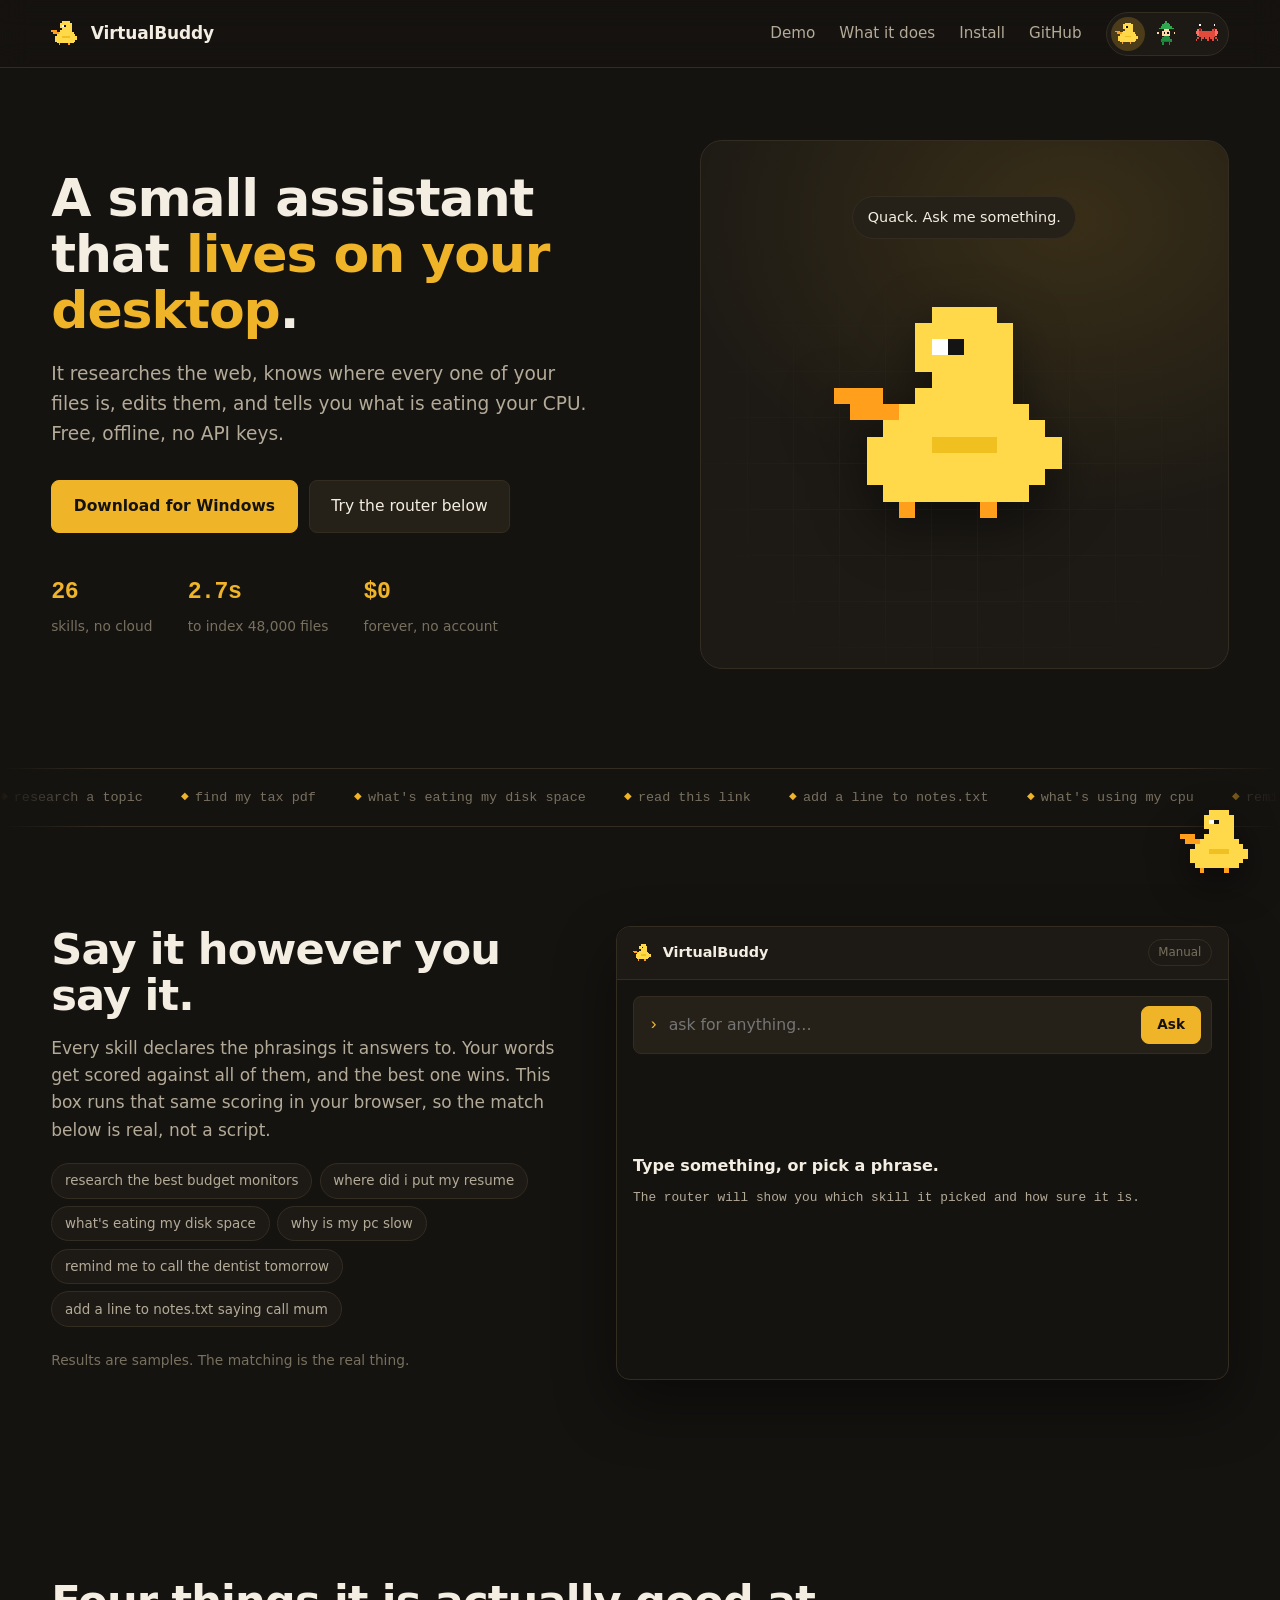
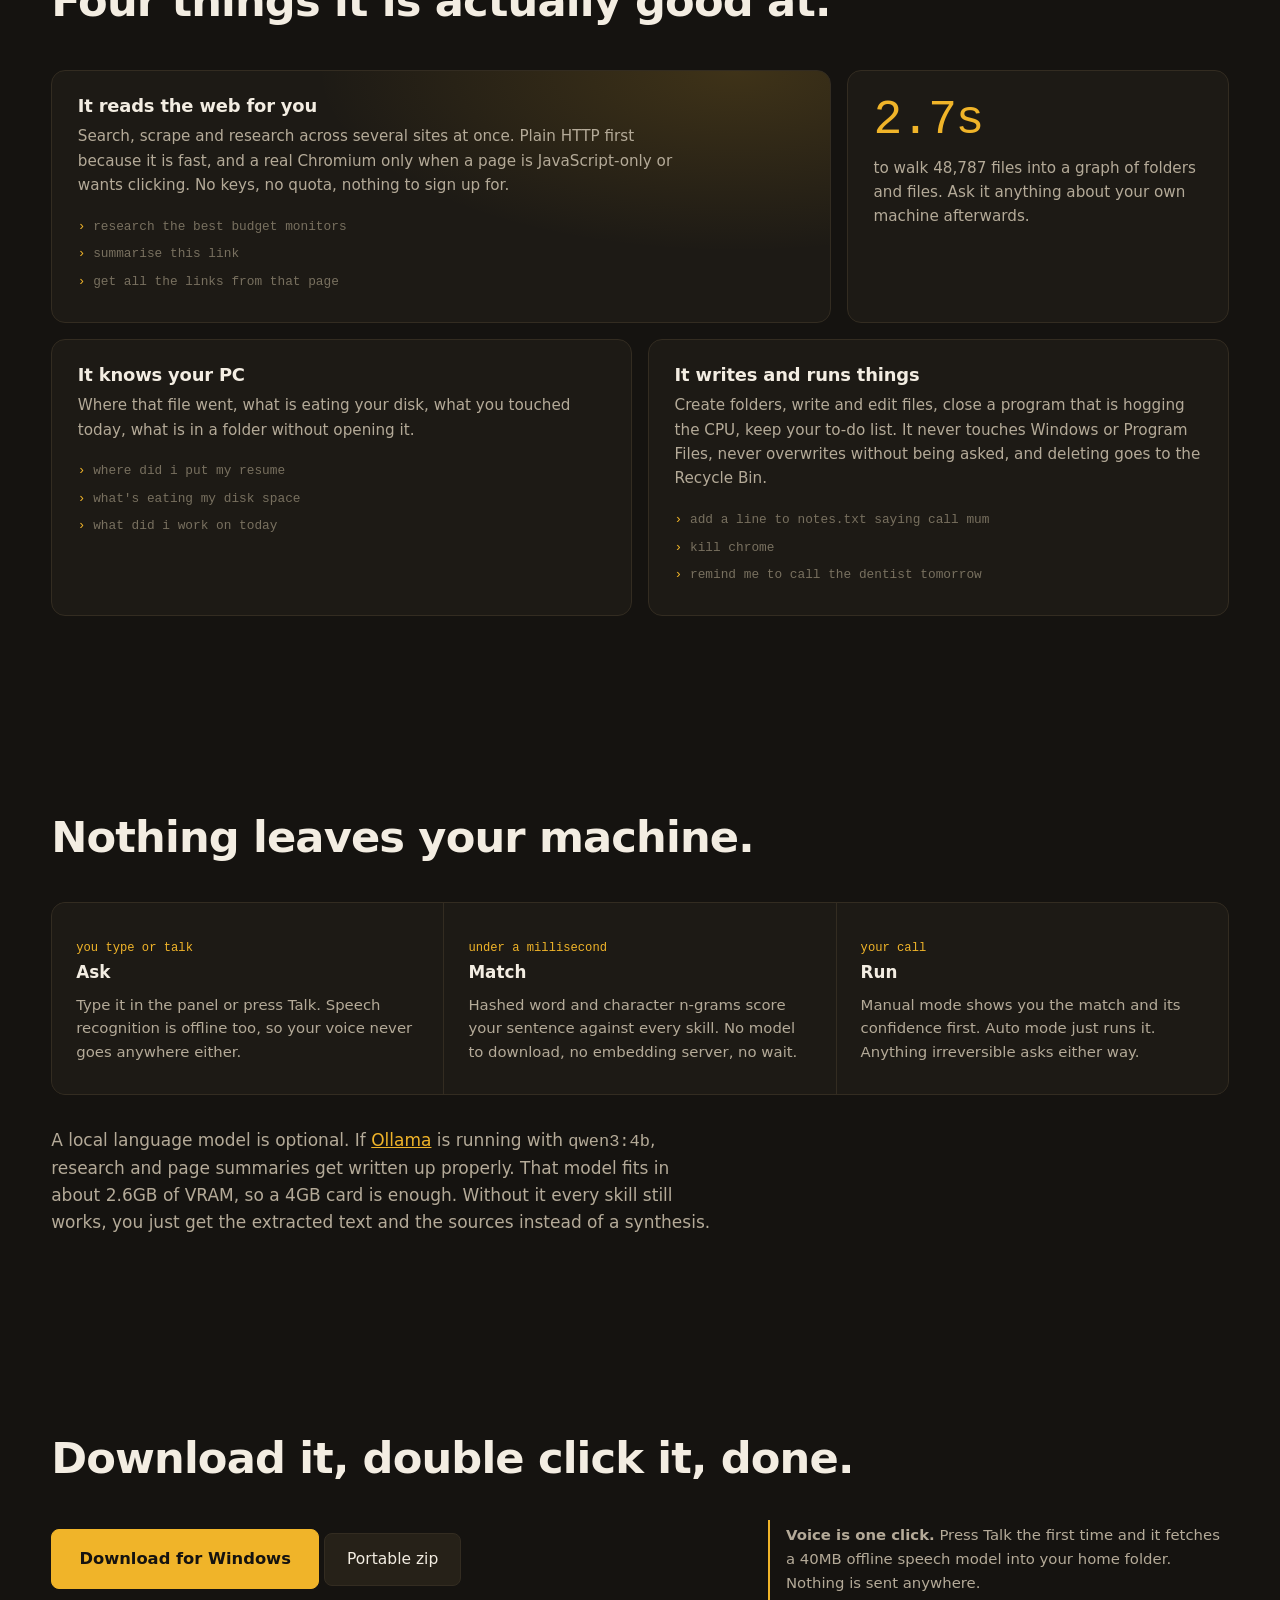
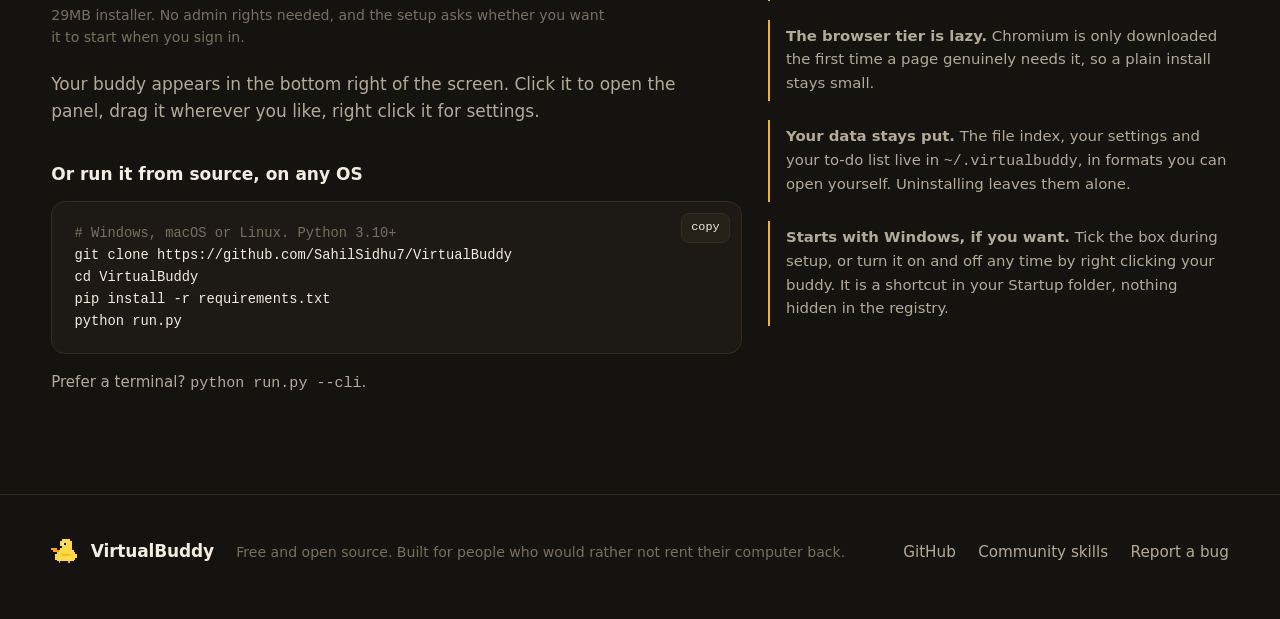
==== commit dfb314cd: "v0.6.1: a Windows installer, and start with Windows Installing was "clone the repo and run pip", whi" ====
--- a/docs/index.html
+++ b/docs/index.html
@@ -38,7 +38,7 @@
       <h1>A small assistant that <em>lives on your desktop</em>.</h1>
       <p class="lede">It researches the web, knows where every one of your files is, edits them, and tells you what is eating your CPU. Free, offline, no API keys.</p>
       <div class="cta">
-        <a class="btn primary" href="#install">Install it</a>
+        <a class="btn primary" href="https://github.com/SahilSidhu7/VirtualBuddy/releases/latest/download/VirtualBuddy-Setup.exe">Download for Windows</a>
         <a class="btn" href="#demo">Try the router below</a>
       </div>
       <div class="stat-strip">
@@ -172,24 +172,29 @@
 
 <section id="install">
   <div class="shell">
-    <h2 class="reveal">Two minutes, one command.</h2>
+    <h2 class="reveal">Download it, double click it, done.</h2>
     <div class="install-grid">
       <div class="reveal">
-        <pre class="code"><button class="btn copy">copy</button><span class="c"># Windows, macOS or Linux. Python 3.10+</span>
+        <div class="cta" style="margin-top:.6rem">
+          <a class="btn primary big" href="https://github.com/SahilSidhu7/VirtualBuddy/releases/latest/download/VirtualBuddy-Setup.exe">Download for Windows</a>
+          <a class="btn" href="https://github.com/SahilSidhu7/VirtualBuddy/releases/latest/download/VirtualBuddy-portable.zip">Portable zip</a>
+        </div>
+        <p class="faint" style="margin-top:.9rem; font-size:.88rem">29MB installer. No admin rights needed, and the setup asks whether you want it to start when you sign in.</p>
+        <p class="dim" style="margin-top:1.4rem">Your buddy appears in the bottom right of the screen. Click it to open the panel, drag it wherever you like, right click it for settings.</p>
+
+        <p class="dim" style="margin-top:2.2rem; font-weight:600; color:var(--text)">Or run it from source, on any OS</p>
+        <pre class="code" style="margin-top:.8rem"><button class="btn copy">copy</button><span class="c"># Windows, macOS or Linux. Python 3.10+</span>
 <b>git clone https://github.com/SahilSidhu7/VirtualBuddy</b>
 <b>cd VirtualBuddy</b>
 <b>pip install -r requirements.txt</b>
 <b>python run.py</b></pre>
-        <p class="dim" style="margin-top:1.2rem">Your buddy appears in the corner of the screen. Click it to open the panel, drag it wherever you like, right click for the menu. Prefer a terminal? <code class="mono">python run.py --cli</code>.</p>
-        <div class="cta" style="margin-top:1.6rem">
-          <a class="btn primary" href="https://github.com/SahilSidhu7/VirtualBuddy/releases/latest">Download the latest release</a>
-          <a class="btn" href="https://github.com/SahilSidhu7/VirtualBuddy#readme">Read the docs</a>
-        </div>
+        <p class="dim" style="margin-top:1rem; font-size:.94rem">Prefer a terminal? <code class="mono">python run.py --cli</code>.</p>
       </div>
       <div>
         <div class="note reveal"><b>Voice is one click.</b> Press Talk the first time and it fetches a 40MB offline speech model into your home folder. Nothing is sent anywhere.</div>
         <div class="note reveal"><b>The browser tier is lazy.</b> Chromium is only downloaded the first time a page genuinely needs it, so a plain install stays small.</div>
-        <div class="note reveal"><b>Your data stays put.</b> The file index, your settings and your to-do list live in <code class="mono">~/.virtualbuddy</code>, in formats you can open yourself.</div>
+        <div class="note reveal"><b>Your data stays put.</b> The file index, your settings and your to-do list live in <code class="mono">~/.virtualbuddy</code>, in formats you can open yourself. Uninstalling leaves them alone.</div>
+        <div class="note reveal"><b>Starts with Windows, if you want.</b> Tick the box during setup, or turn it on and off any time by right clicking your buddy. It is a shortcut in your Startup folder, nothing hidden in the registry.</div>
       </div>
     </div>
   </div>
--- a/docs/style.css
+++ b/docs/style.css
@@ -91,6 +91,7 @@
 .btn:hover { background: var(--line); }
 .btn:active { transform: translateY(1px); }
 .btn.primary { background: var(--accent); border-color: var(--accent); color: #151310; font-weight: 650; }
+.btn.big { padding: 1rem 1.7rem; font-size: 1.02rem; }
 .btn.primary:hover { background: color-mix(in srgb, var(--accent) 88%, #fff); }
 
 /* ---------- hero ---------- */
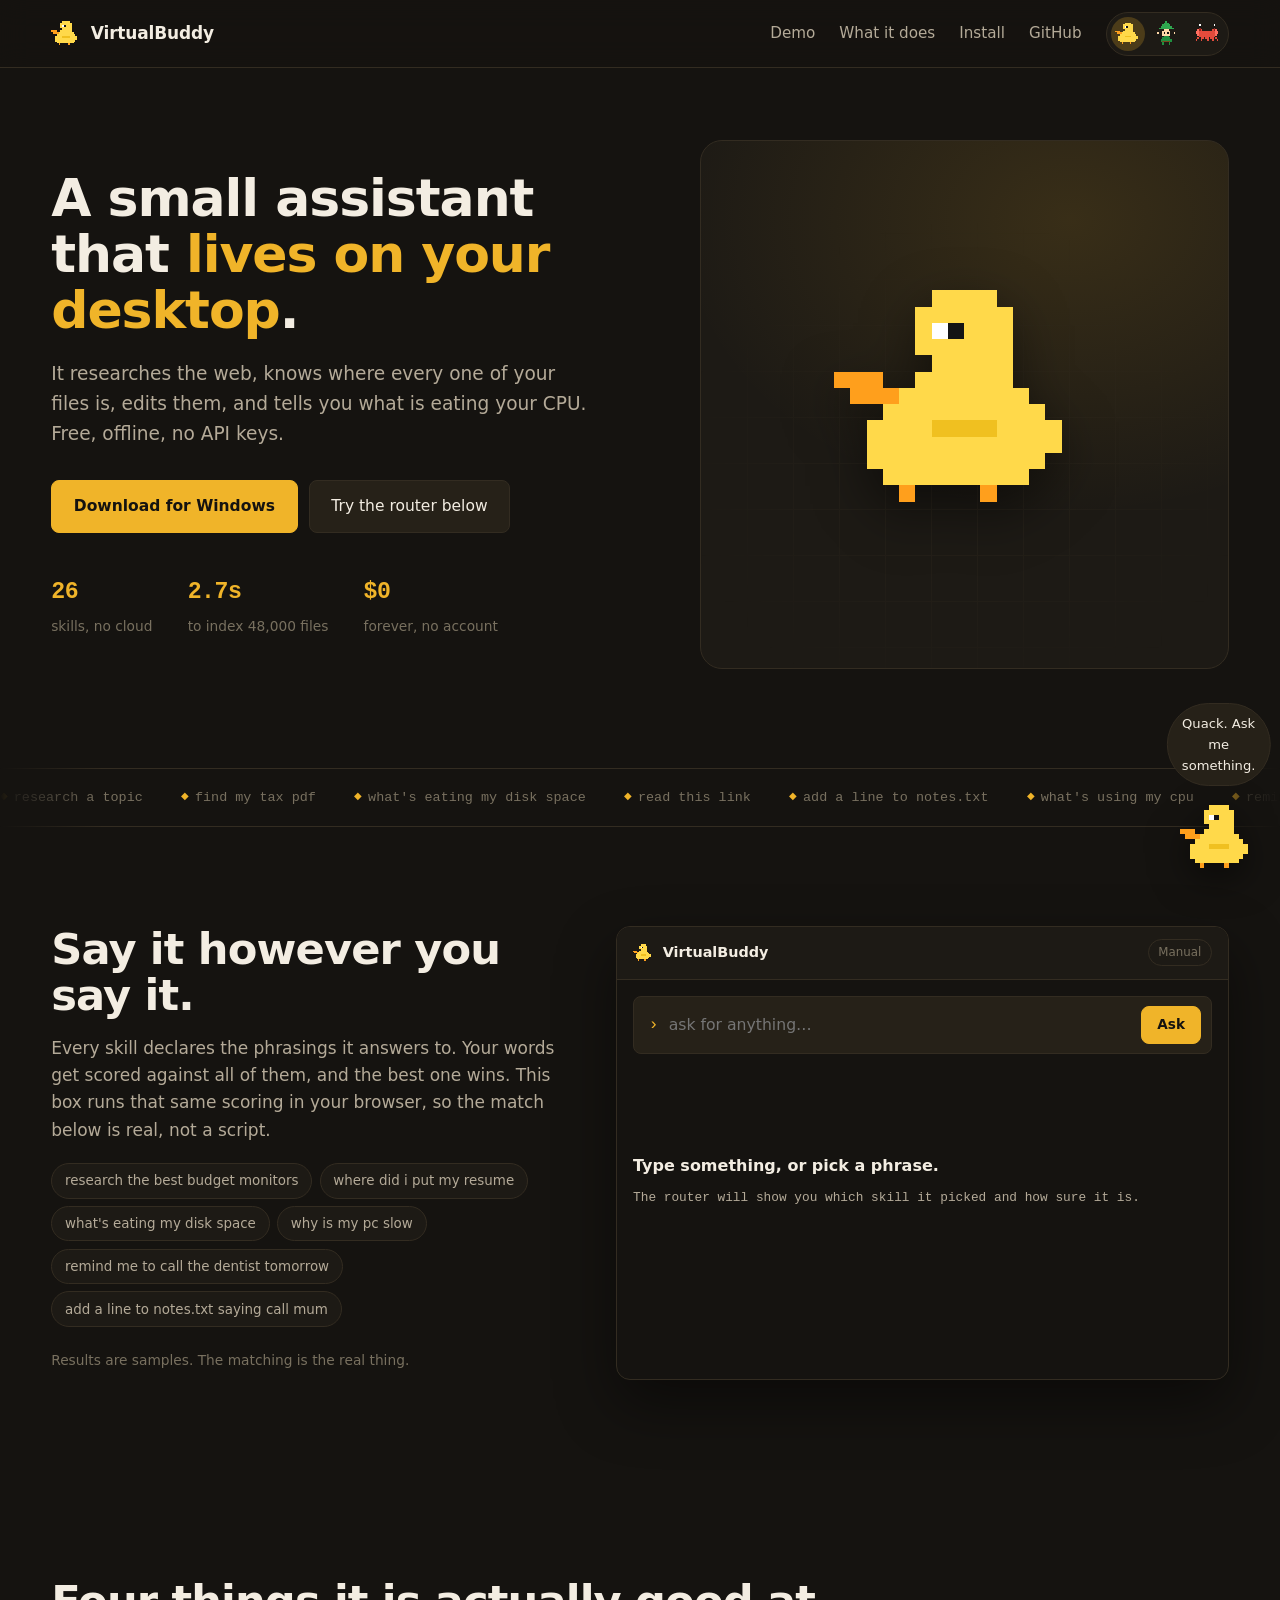
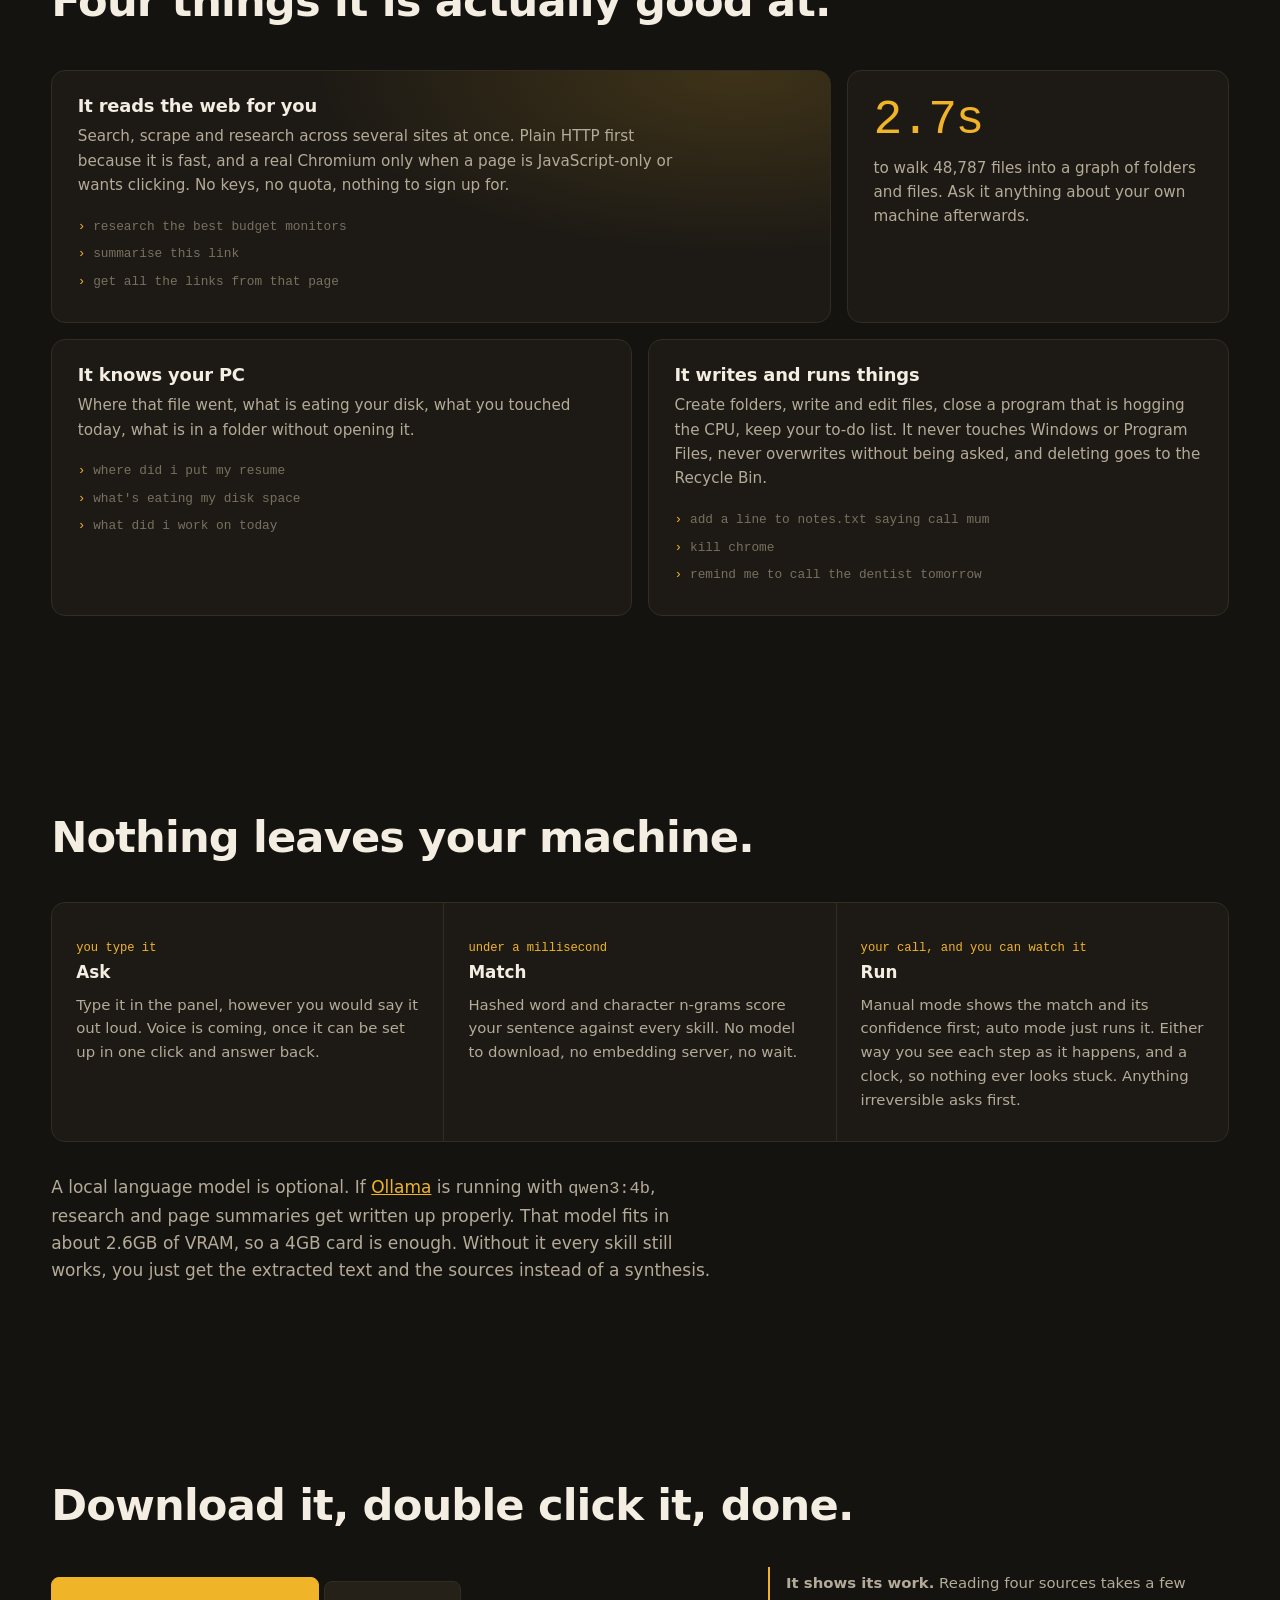
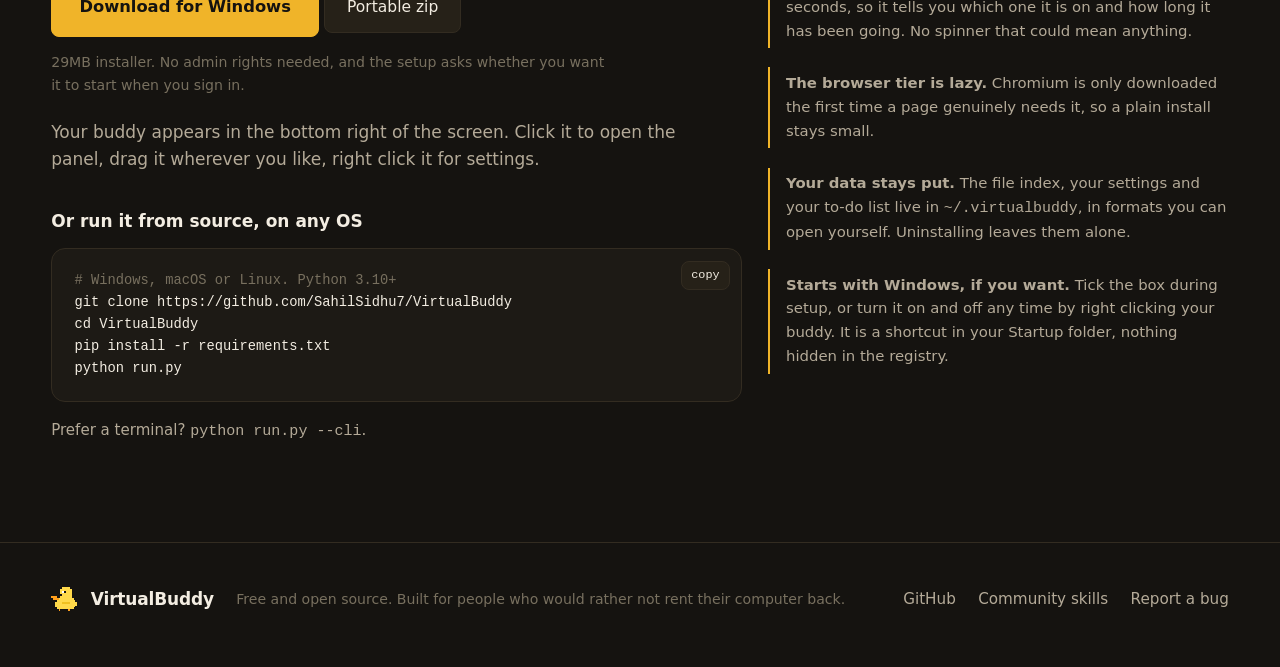
==== commit a807c895: "v0.6.2: show progress while skills run, and four Windows fixes Testing every skill end to end on Win" ====
--- a/docs/index.html
+++ b/docs/index.html
@@ -151,9 +151,9 @@
     <h2 class="reveal">Nothing leaves your machine.</h2>
     <div class="steps reveal">
       <div class="step">
-        <span class="k">you type or talk</span>
+        <span class="k">you type it</span>
         <b>Ask</b>
-        <p>Type it in the panel or press Talk. Speech recognition is offline too, so your voice never goes anywhere either.</p>
+        <p>Type it in the panel, however you would say it out loud. Voice is coming, once it can be set up in one click and answer back.</p>
       </div>
       <div class="step">
         <span class="k">under a millisecond</span>
@@ -161,9 +161,9 @@
         <p>Hashed word and character n-grams score your sentence against every skill. No model to download, no embedding server, no wait.</p>
       </div>
       <div class="step">
-        <span class="k">your call</span>
+        <span class="k">your call, and you can watch it</span>
         <b>Run</b>
-        <p>Manual mode shows you the match and its confidence first. Auto mode just runs it. Anything irreversible asks either way.</p>
+        <p>Manual mode shows the match and its confidence first; auto mode just runs it. Either way you see each step as it happens, and a clock, so nothing ever looks stuck. Anything irreversible asks first.</p>
       </div>
     </div>
     <p class="dim reveal" style="margin-top:2rem">A local language model is optional. If <a href="https://ollama.com" class="accent">Ollama</a> is running with <code class="mono">qwen3:4b</code>, research and page summaries get written up properly. That model fits in about 2.6GB of VRAM, so a 4GB card is enough. Without it every skill still works, you just get the extracted text and the sources instead of a synthesis.</p>
@@ -191,7 +191,7 @@
         <p class="dim" style="margin-top:1rem; font-size:.94rem">Prefer a terminal? <code class="mono">python run.py --cli</code>.</p>
       </div>
       <div>
-        <div class="note reveal"><b>Voice is one click.</b> Press Talk the first time and it fetches a 40MB offline speech model into your home folder. Nothing is sent anywhere.</div>
+        <div class="note reveal"><b>It shows its work.</b> Reading four sources takes a few seconds, so it tells you which one it is on and how long it has been going. No spinner that could mean anything.</div>
         <div class="note reveal"><b>The browser tier is lazy.</b> Chromium is only downloaded the first time a page genuinely needs it, so a plain install stays small.</div>
         <div class="note reveal"><b>Your data stays put.</b> The file index, your settings and your to-do list live in <code class="mono">~/.virtualbuddy</code>, in formats you can open yourself. Uninstalling leaves them alone.</div>
         <div class="note reveal"><b>Starts with Windows, if you want.</b> Tick the box during setup, or turn it on and off any time by right clicking your buddy. It is a shortcut in your Startup folder, nothing hidden in the registry.</div>
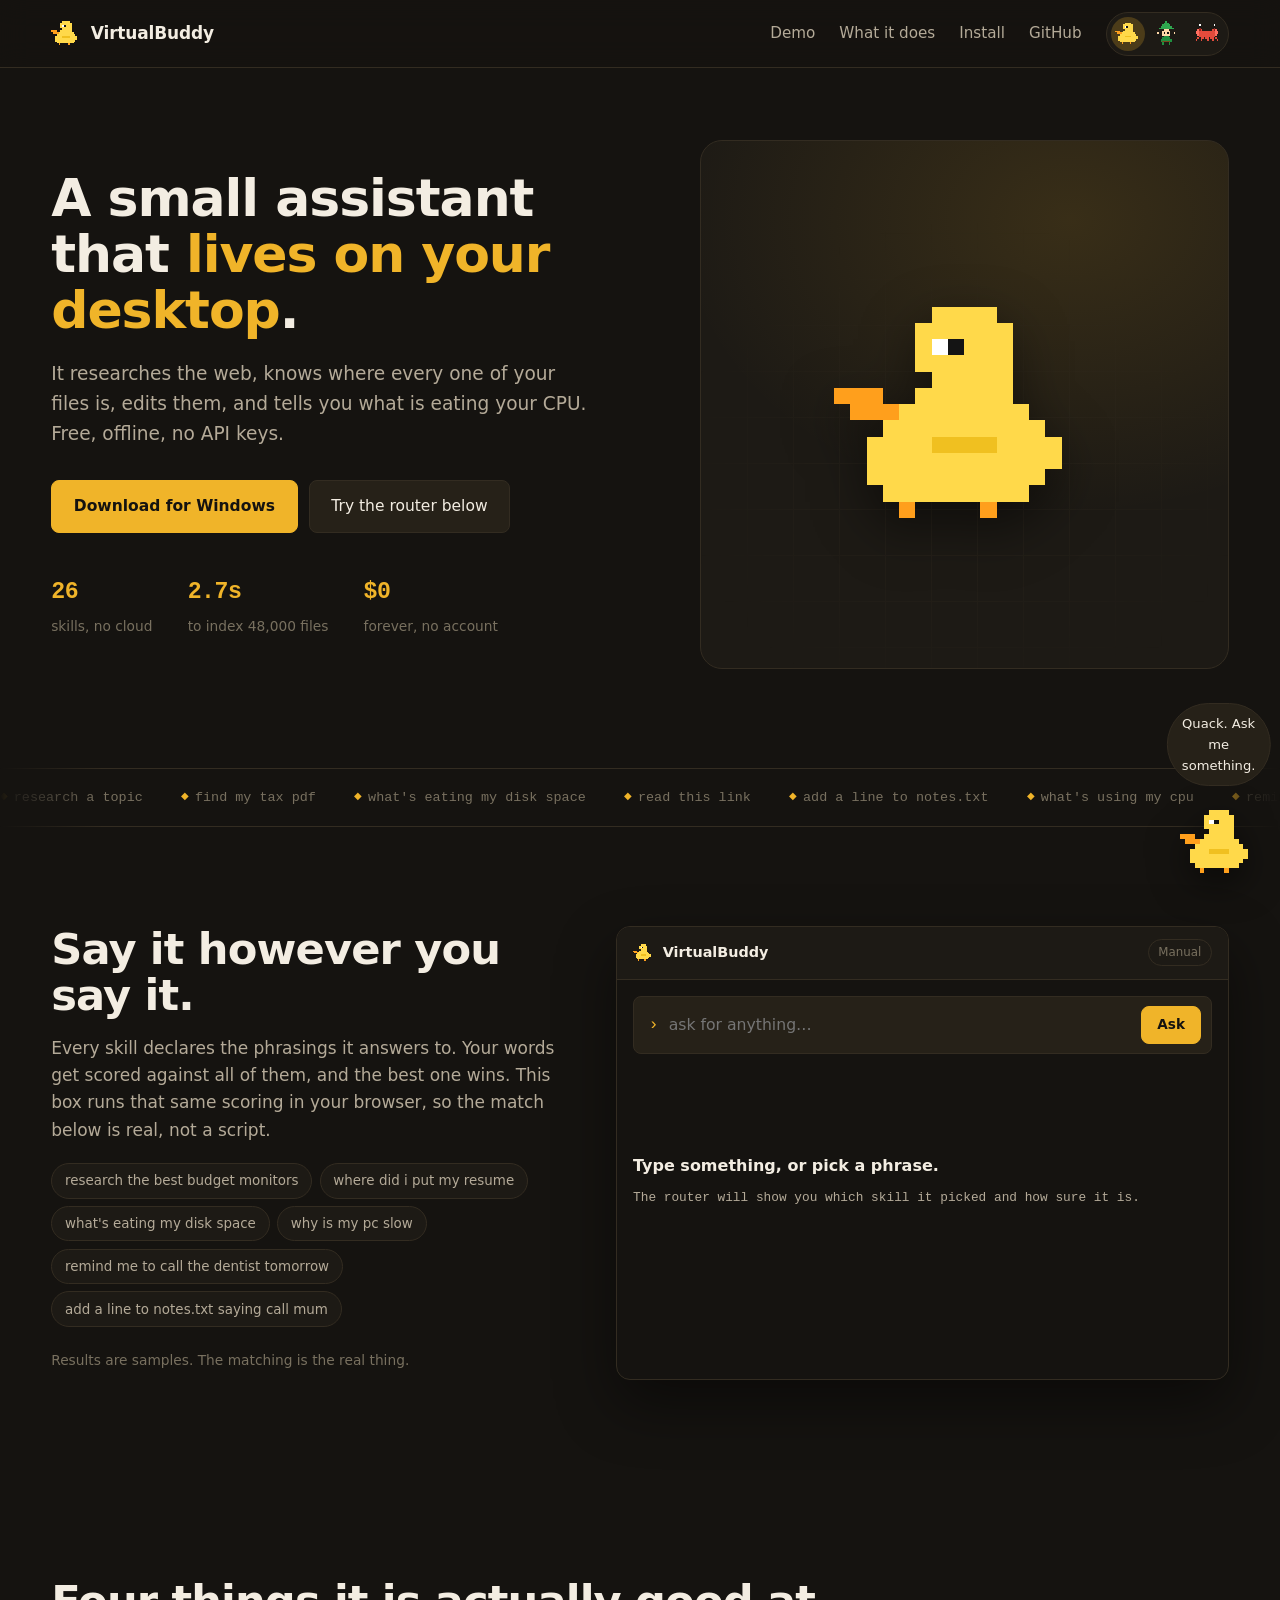
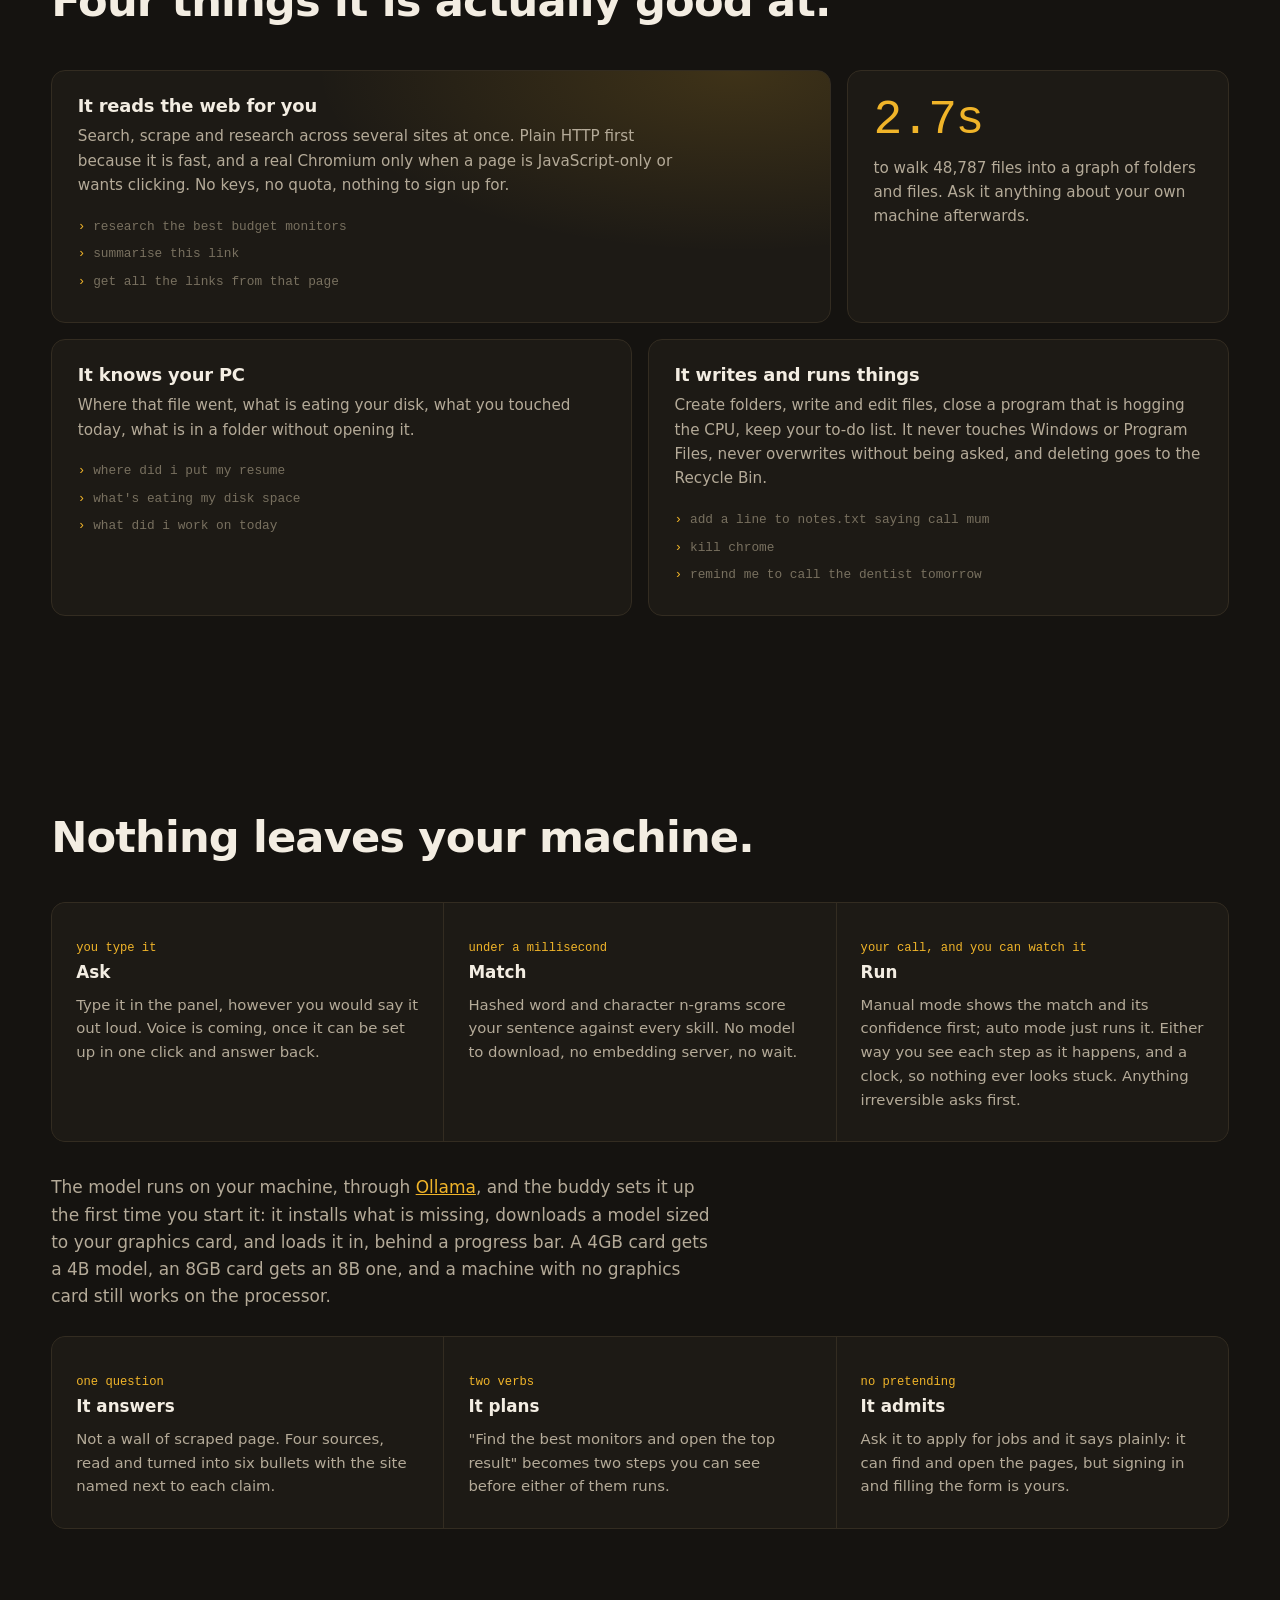
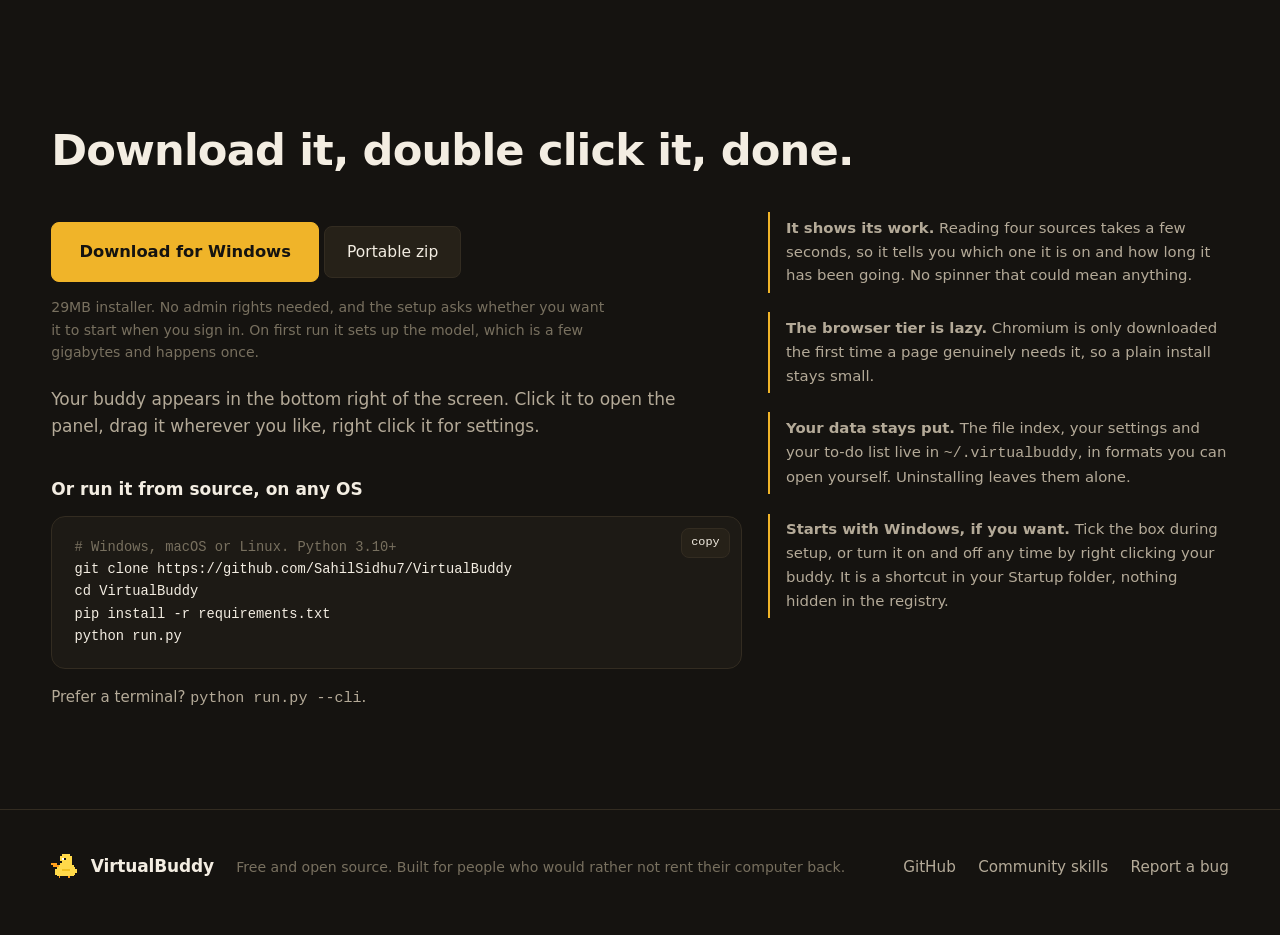
==== commit a8bdc005: "v0.7.0: the model was never actually running The complaint was that answers were "the whole text fro" ====
--- a/docs/index.html
+++ b/docs/index.html
@@ -166,7 +166,25 @@
         <p>Manual mode shows the match and its confidence first; auto mode just runs it. Either way you see each step as it happens, and a clock, so nothing ever looks stuck. Anything irreversible asks first.</p>
       </div>
     </div>
-    <p class="dim reveal" style="margin-top:2rem">A local language model is optional. If <a href="https://ollama.com" class="accent">Ollama</a> is running with <code class="mono">qwen3:4b</code>, research and page summaries get written up properly. That model fits in about 2.6GB of VRAM, so a 4GB card is enough. Without it every skill still works, you just get the extracted text and the sources instead of a synthesis.</p>
+    <p class="dim reveal" style="margin-top:2rem">The model runs on your machine, through <a href="https://ollama.com" class="accent">Ollama</a>, and the buddy sets it up the first time you start it: it installs what is missing, downloads a model sized to your graphics card, and loads it in, behind a progress bar. A 4GB card gets a 4B model, an 8GB card gets an 8B one, and a machine with no graphics card still works on the processor.</p>
+
+    <div class="steps reveal" style="margin-top:1.6rem">
+      <div class="step">
+        <span class="k">one question</span>
+        <b>It answers</b>
+        <p>Not a wall of scraped page. Four sources, read and turned into six bullets with the site named next to each claim.</p>
+      </div>
+      <div class="step">
+        <span class="k">two verbs</span>
+        <b>It plans</b>
+        <p>"Find the best monitors and open the top result" becomes two steps you can see before either of them runs.</p>
+      </div>
+      <div class="step">
+        <span class="k">no pretending</span>
+        <b>It admits</b>
+        <p>Ask it to apply for jobs and it says plainly: it can find and open the pages, but signing in and filling the form is yours.</p>
+      </div>
+    </div>
   </div>
 </section>
 
@@ -179,7 +197,7 @@
           <a class="btn primary big" href="https://github.com/SahilSidhu7/VirtualBuddy/releases/latest/download/VirtualBuddy-Setup.exe">Download for Windows</a>
           <a class="btn" href="https://github.com/SahilSidhu7/VirtualBuddy/releases/latest/download/VirtualBuddy-portable.zip">Portable zip</a>
         </div>
-        <p class="faint" style="margin-top:.9rem; font-size:.88rem">29MB installer. No admin rights needed, and the setup asks whether you want it to start when you sign in.</p>
+        <p class="faint" style="margin-top:.9rem; font-size:.88rem">29MB installer. No admin rights needed, and the setup asks whether you want it to start when you sign in. On first run it sets up the model, which is a few gigabytes and happens once.</p>
         <p class="dim" style="margin-top:1.4rem">Your buddy appears in the bottom right of the screen. Click it to open the panel, drag it wherever you like, right click it for settings.</p>
 
         <p class="dim" style="margin-top:2.2rem; font-weight:600; color:var(--text)">Or run it from source, on any OS</p>
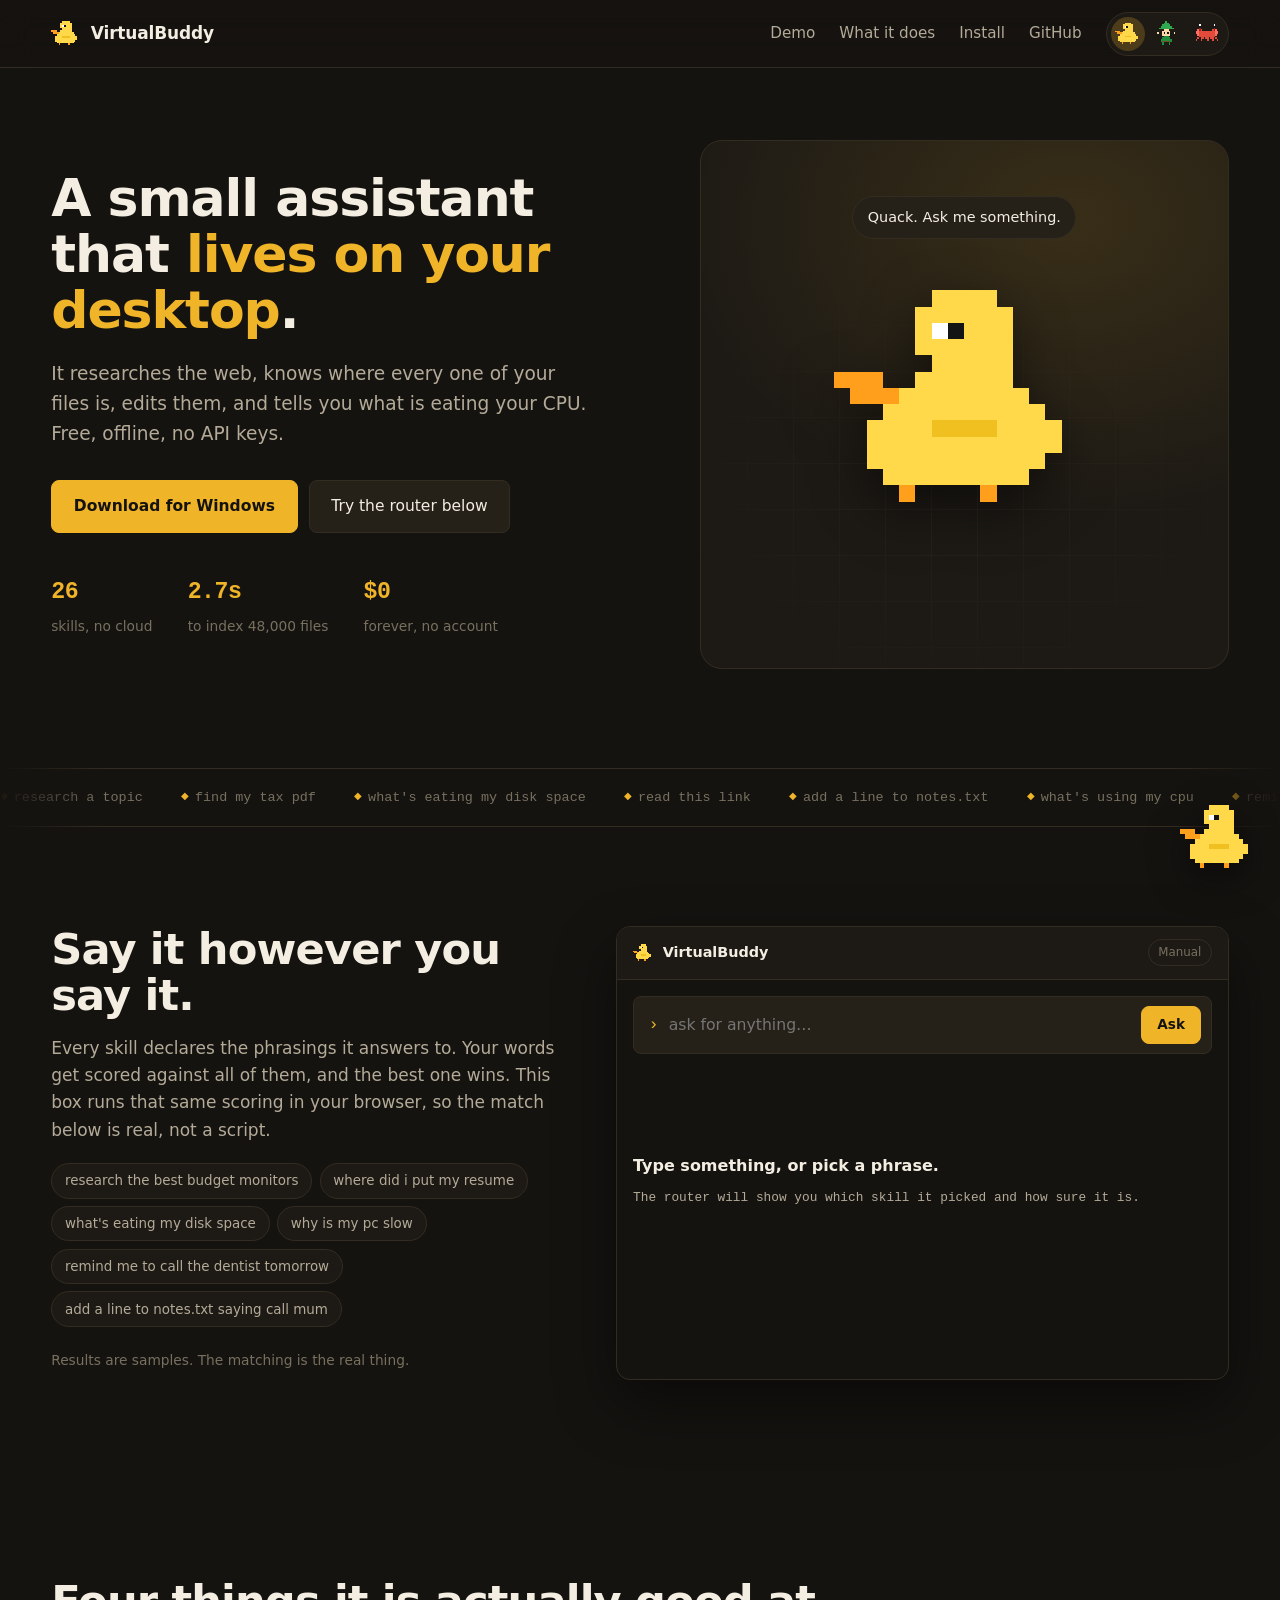
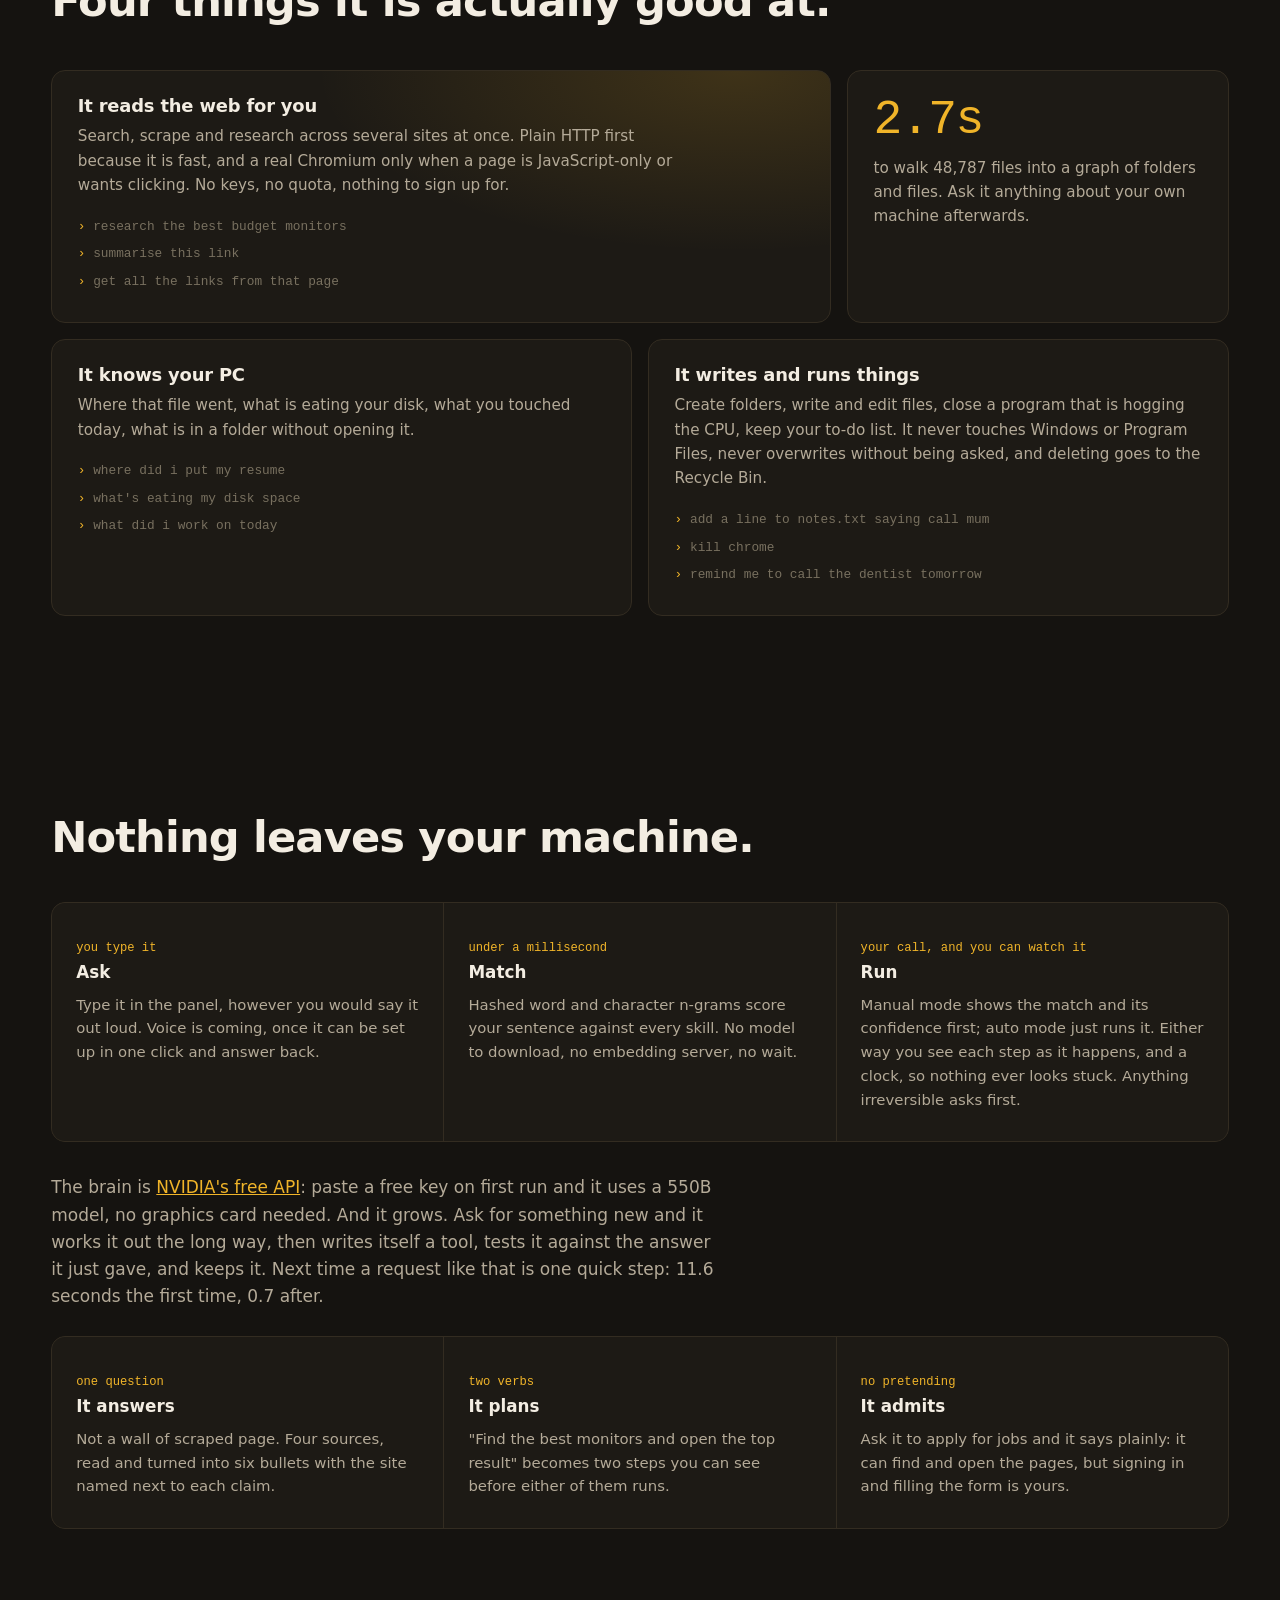
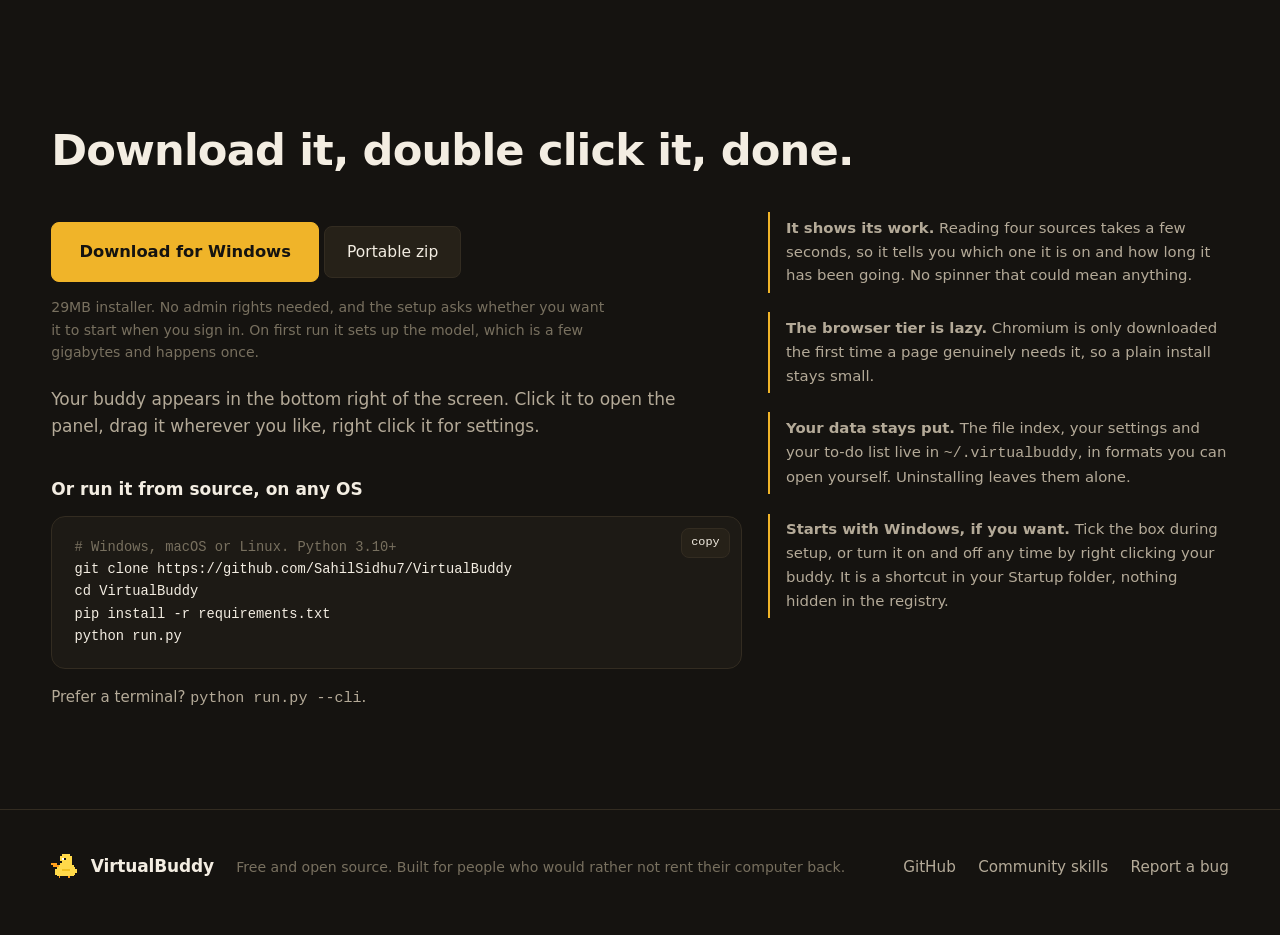
==== commit 36745e7b: "v0.10.0: NVIDIA API brain, and tools the buddy writes for itself The local Ollama model is gone. Eve" ====
--- a/docs/index.html
+++ b/docs/index.html
@@ -166,7 +166,7 @@
         <p>Manual mode shows the match and its confidence first; auto mode just runs it. Either way you see each step as it happens, and a clock, so nothing ever looks stuck. Anything irreversible asks first.</p>
       </div>
     </div>
-    <p class="dim reveal" style="margin-top:2rem">The model runs on your machine, through <a href="https://ollama.com" class="accent">Ollama</a>, and the buddy sets it up the first time you start it: it installs what is missing, downloads a model sized to your graphics card, and loads it in, behind a progress bar. A 4GB card gets a 4B model, an 8GB card gets an 8B one, and a machine with no graphics card still works on the processor.</p>
+    <p class="dim reveal" style="margin-top:2rem">The brain is <a href="https://build.nvidia.com" class="accent">NVIDIA's free API</a>: paste a free key on first run and it uses a 550B model, no graphics card needed. And it grows. Ask for something new and it works it out the long way, then writes itself a tool, tests it against the answer it just gave, and keeps it. Next time a request like that is one quick step: 11.6 seconds the first time, 0.7 after.</p>
 
     <div class="steps reveal" style="margin-top:1.6rem">
       <div class="step">
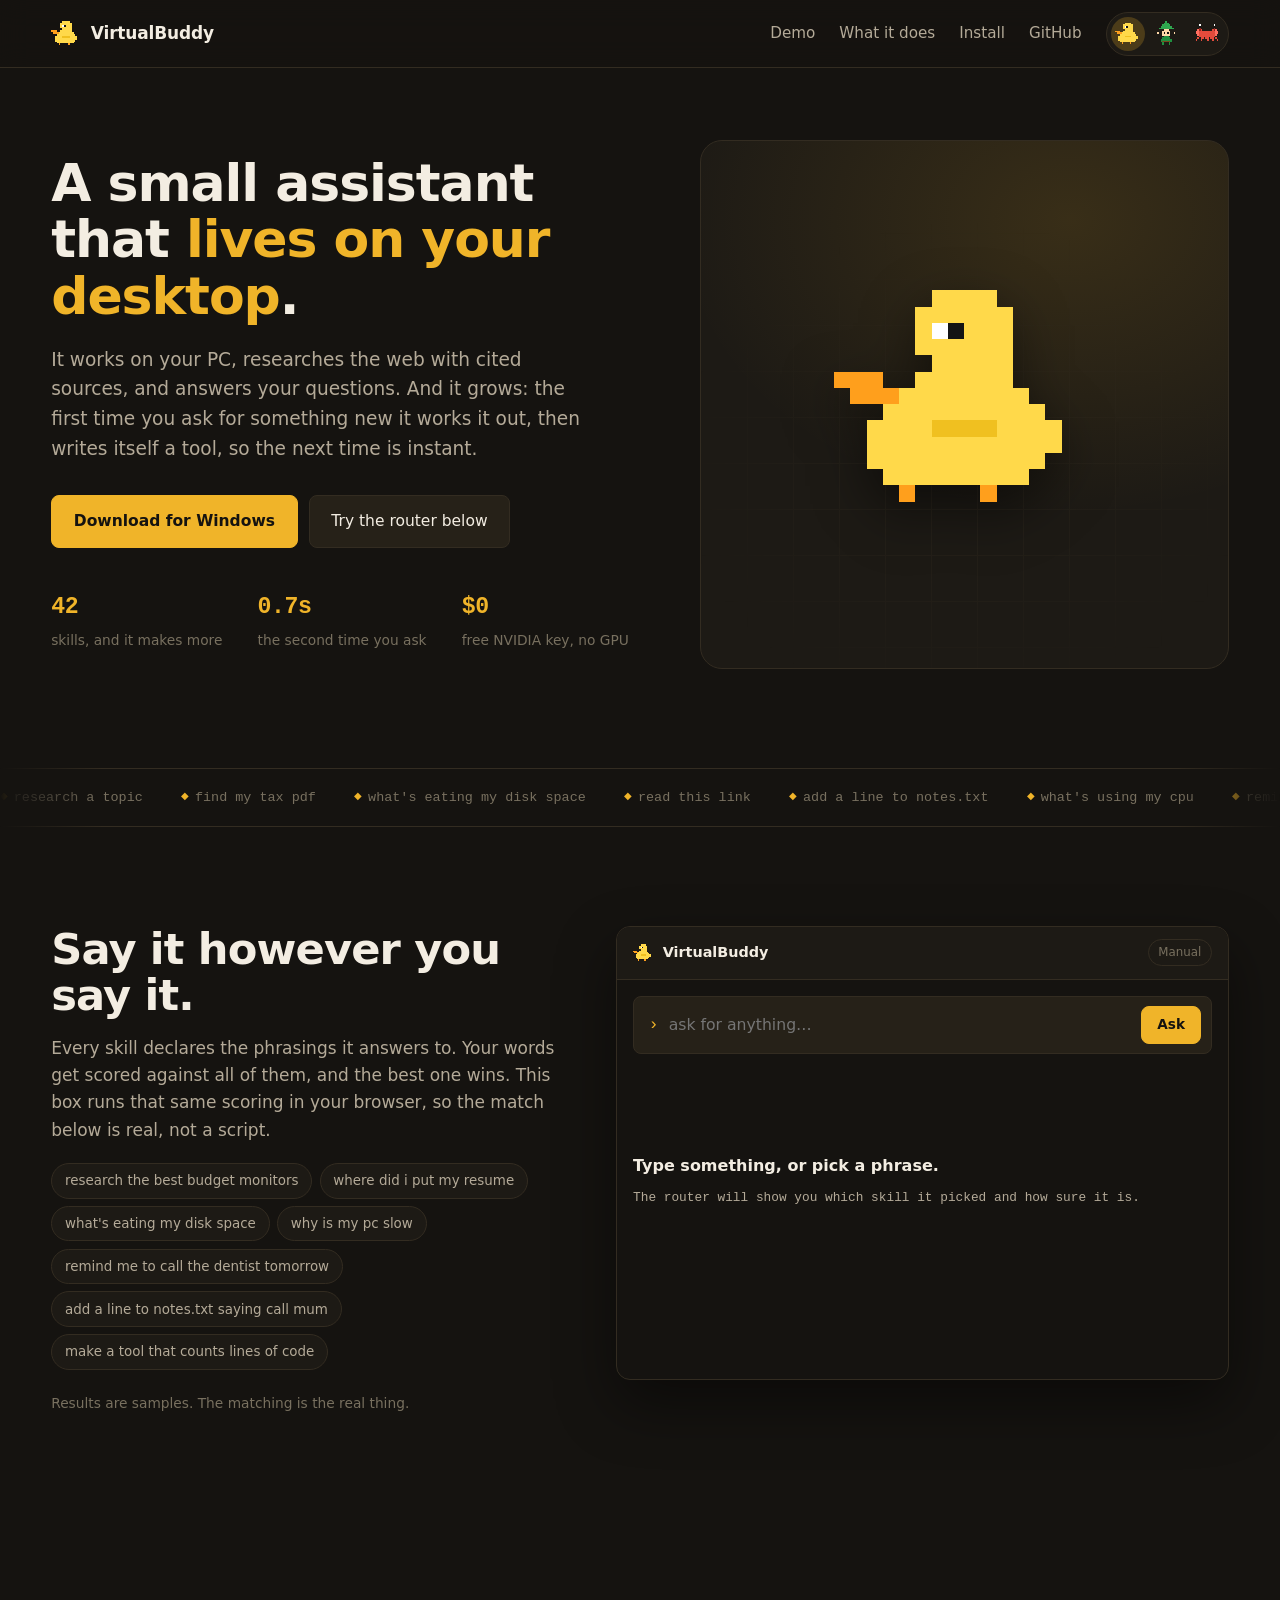
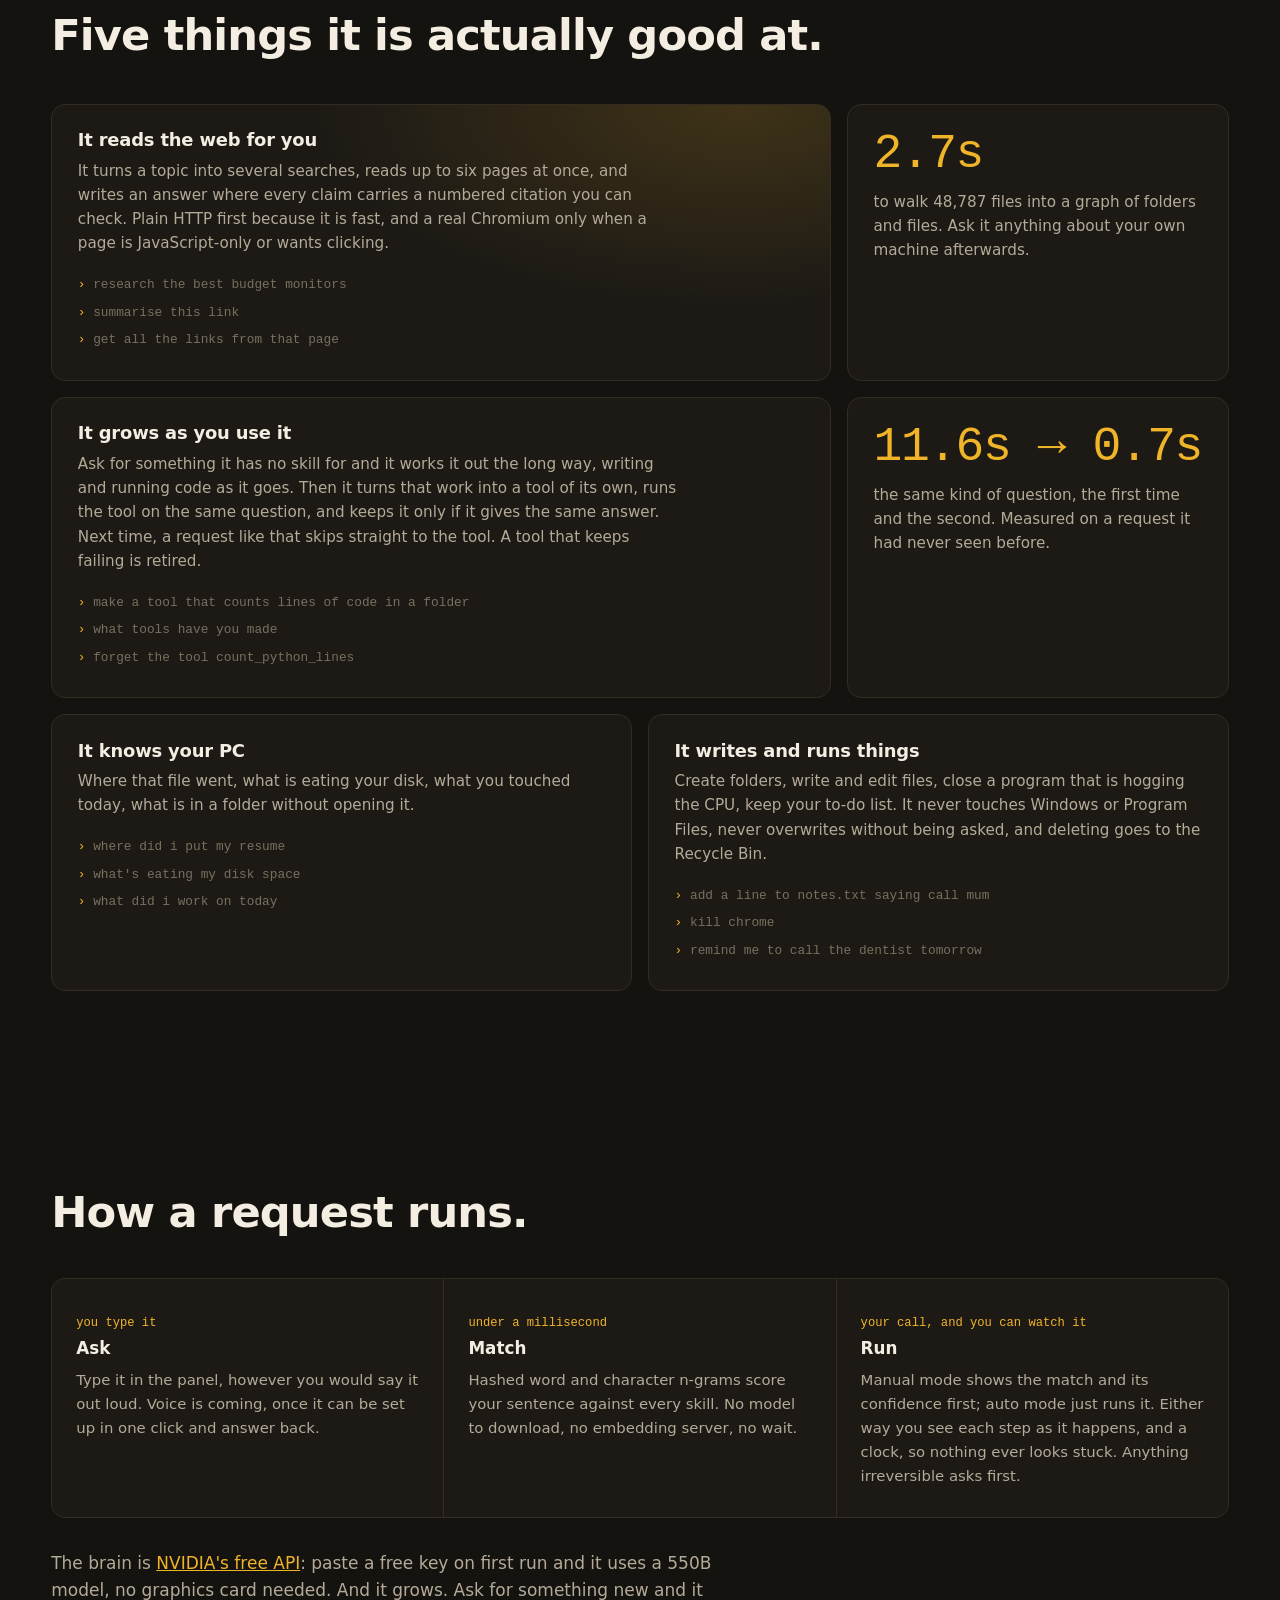
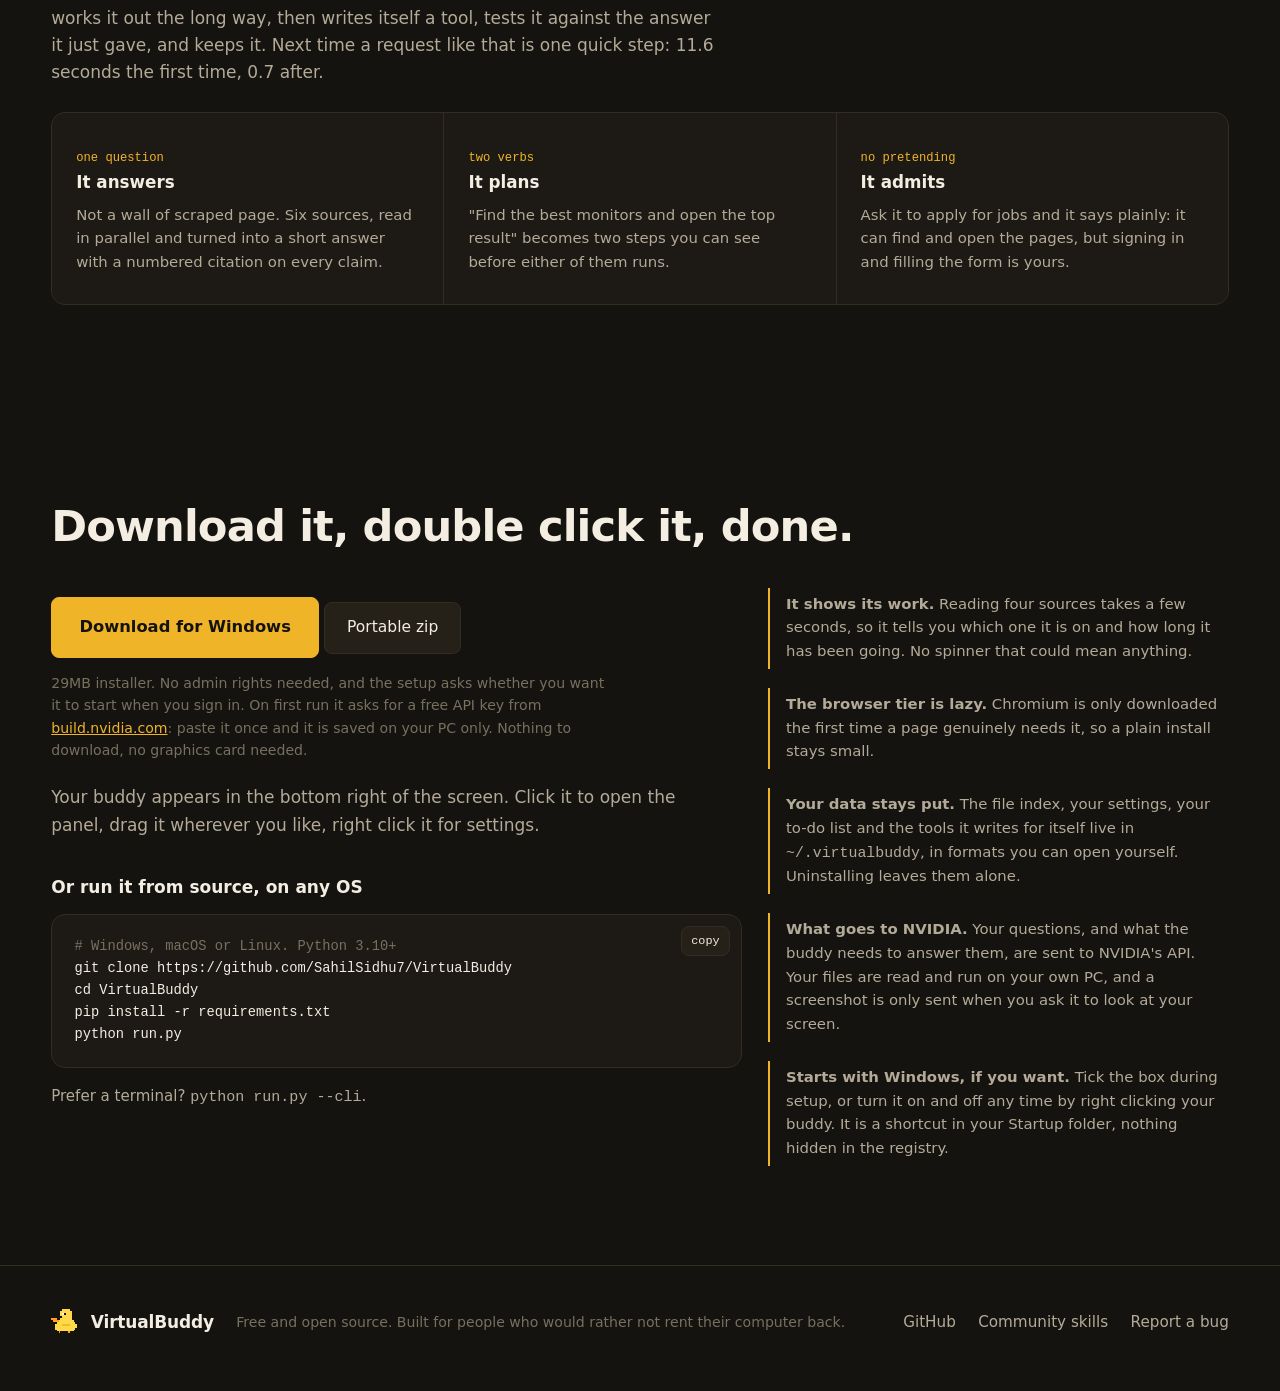
==== commit 79ba68ad: "Site: the API brain, and the tools it writes for itself The page still said "free, offline, no API k" ====
--- a/docs/index.html
+++ b/docs/index.html
@@ -4,9 +4,9 @@
 <meta charset="utf-8">
 <meta name="viewport" content="width=device-width, initial-scale=1">
 <title>VirtualBuddy — a small assistant that lives on your desktop</title>
-<meta name="description" content="A pixel companion that searches and scrapes the web, indexes your PC into a graph, edits your files and manages your tasks. Free, offline, no API keys.">
+<meta name="description" content="A pixel companion that works on your PC, researches the web with cited sources, and writes itself new tools as you use it. Free, on NVIDIA's free API, no graphics card needed.">
 <meta property="og:title" content="VirtualBuddy">
-<meta property="og:description" content="A small assistant that lives on your desktop. Researches the web, knows where your files are, runs your errands. Free and offline.">
+<meta property="og:description" content="A small assistant that lives on your desktop. Works on your PC, researches the web, and gets faster at the things you ask for. Free.">
 <meta property="og:type" content="website">
 <link rel="icon" href="img/character/duck/idle_0.png">
 <link rel="stylesheet" href="style.css">
@@ -36,15 +36,15 @@
   <div class="shell">
     <div>
       <h1>A small assistant that <em>lives on your desktop</em>.</h1>
-      <p class="lede">It researches the web, knows where every one of your files is, edits them, and tells you what is eating your CPU. Free, offline, no API keys.</p>
+      <p class="lede">It works on your PC, researches the web with cited sources, and answers your questions. And it grows: the first time you ask for something new it works it out, then writes itself a tool, so the next time is instant.</p>
       <div class="cta">
         <a class="btn primary" href="https://github.com/SahilSidhu7/VirtualBuddy/releases/latest/download/VirtualBuddy-Setup.exe">Download for Windows</a>
         <a class="btn" href="#demo">Try the router below</a>
       </div>
       <div class="stat-strip">
-        <div class="stat"><b>26</b><span>skills, no cloud</span></div>
-        <div class="stat"><b>2.7s</b><span>to index 48,000 files</span></div>
-        <div class="stat"><b>$0</b><span>forever, no account</span></div>
+        <div class="stat"><b>42</b><span>skills, and it makes more</span></div>
+        <div class="stat"><b>0.7s</b><span>the second time you ask</span></div>
+        <div class="stat"><b>$0</b><span>free NVIDIA key, no GPU</span></div>
       </div>
     </div>
     <div class="stage">
@@ -60,12 +60,12 @@
     <span>read this link</span><span>add a line to notes.txt</span><span>what's using my cpu</span>
     <span>remind me to call the dentist</span><span>what did i work on today</span>
     <span>open chrome</span><span>what's in my downloads</span><span>index my pc</span>
-    <span>check my battery</span>
+    <span>check my battery</span><span>make a tool that renames my photos</span>
     <span>research a topic</span><span>find my tax pdf</span><span>what's eating my disk space</span>
     <span>read this link</span><span>add a line to notes.txt</span><span>what's using my cpu</span>
     <span>remind me to call the dentist</span><span>what did i work on today</span>
     <span>open chrome</span><span>what's in my downloads</span><span>index my pc</span>
-    <span>check my battery</span>
+    <span>check my battery</span><span>make a tool that renames my photos</span>
   </div>
 </div>
 
@@ -82,6 +82,7 @@
           <button>why is my pc slow</button>
           <button>remind me to call the dentist tomorrow</button>
           <button>add a line to notes.txt saying call mum</button>
+          <button>make a tool that counts lines of code</button>
         </div>
         <p class="faint" style="margin-top:1.4rem; font-size:.86rem">Results are samples. The matching is the real thing.</p>
       </div>
@@ -109,11 +110,11 @@
 
 <section id="does">
   <div class="shell">
-    <h2 class="reveal">Four things it is actually good at.</h2>
+    <h2 class="reveal">Five things it is actually good at.</h2>
     <div class="bento">
       <div class="cell wide lit reveal">
         <h3>It reads the web for you</h3>
-        <p>Search, scrape and research across several sites at once. Plain HTTP first because it is fast, and a real Chromium only when a page is JavaScript-only or wants clicking. No keys, no quota, nothing to sign up for.</p>
+        <p>It turns a topic into several searches, reads up to six pages at once, and writes an answer where every claim carries a numbered citation you can check. Plain HTTP first because it is fast, and a real Chromium only when a page is JavaScript-only or wants clicking.</p>
         <ul>
           <li>research the best budget monitors</li>
           <li>summarise this link</li>
@@ -124,6 +125,19 @@
         <div class="big">2.7s</div>
         <p style="margin-top:.7rem">to walk 48,787 files into a graph of folders and files. Ask it anything about your own machine afterwards.</p>
       </div>
+      <div class="cell wide reveal">
+        <h3>It grows as you use it</h3>
+        <p>Ask for something it has no skill for and it works it out the long way, writing and running code as it goes. Then it turns that work into a tool of its own, runs the tool on the same question, and keeps it only if it gives the same answer. Next time, a request like that skips straight to the tool. A tool that keeps failing is retired.</p>
+        <ul>
+          <li>make a tool that counts lines of code in a folder</li>
+          <li>what tools have you made</li>
+          <li>forget the tool count_python_lines</li>
+        </ul>
+      </div>
+      <div class="cell narrow reveal">
+        <div class="big">11.6s → 0.7s</div>
+        <p style="margin-top:.7rem">the same kind of question, the first time and the second. Measured on a request it had never seen before.</p>
+      </div>
       <div class="cell half reveal">
         <h3>It knows your PC</h3>
         <p>Where that file went, what is eating your disk, what you touched today, what is in a folder without opening it.</p>
@@ -148,7 +162,7 @@
 
 <section>
   <div class="shell">
-    <h2 class="reveal">Nothing leaves your machine.</h2>
+    <h2 class="reveal">How a request runs.</h2>
     <div class="steps reveal">
       <div class="step">
         <span class="k">you type it</span>
@@ -172,7 +186,7 @@
       <div class="step">
         <span class="k">one question</span>
         <b>It answers</b>
-        <p>Not a wall of scraped page. Four sources, read and turned into six bullets with the site named next to each claim.</p>
+        <p>Not a wall of scraped page. Six sources, read in parallel and turned into a short answer with a numbered citation on every claim.</p>
       </div>
       <div class="step">
         <span class="k">two verbs</span>
@@ -197,7 +211,7 @@
           <a class="btn primary big" href="https://github.com/SahilSidhu7/VirtualBuddy/releases/latest/download/VirtualBuddy-Setup.exe">Download for Windows</a>
           <a class="btn" href="https://github.com/SahilSidhu7/VirtualBuddy/releases/latest/download/VirtualBuddy-portable.zip">Portable zip</a>
         </div>
-        <p class="faint" style="margin-top:.9rem; font-size:.88rem">29MB installer. No admin rights needed, and the setup asks whether you want it to start when you sign in. On first run it sets up the model, which is a few gigabytes and happens once.</p>
+        <p class="faint" style="margin-top:.9rem; font-size:.88rem">29MB installer. No admin rights needed, and the setup asks whether you want it to start when you sign in. On first run it asks for a free API key from <a href="https://build.nvidia.com" class="accent">build.nvidia.com</a>: paste it once and it is saved on your PC only. Nothing to download, no graphics card needed.</p>
         <p class="dim" style="margin-top:1.4rem">Your buddy appears in the bottom right of the screen. Click it to open the panel, drag it wherever you like, right click it for settings.</p>
 
         <p class="dim" style="margin-top:2.2rem; font-weight:600; color:var(--text)">Or run it from source, on any OS</p>
@@ -211,7 +225,8 @@
       <div>
         <div class="note reveal"><b>It shows its work.</b> Reading four sources takes a few seconds, so it tells you which one it is on and how long it has been going. No spinner that could mean anything.</div>
         <div class="note reveal"><b>The browser tier is lazy.</b> Chromium is only downloaded the first time a page genuinely needs it, so a plain install stays small.</div>
-        <div class="note reveal"><b>Your data stays put.</b> The file index, your settings and your to-do list live in <code class="mono">~/.virtualbuddy</code>, in formats you can open yourself. Uninstalling leaves them alone.</div>
+        <div class="note reveal"><b>Your data stays put.</b> The file index, your settings, your to-do list and the tools it writes for itself live in <code class="mono">~/.virtualbuddy</code>, in formats you can open yourself. Uninstalling leaves them alone.</div>
+        <div class="note reveal"><b>What goes to NVIDIA.</b> Your questions, and what the buddy needs to answer them, are sent to NVIDIA's API. Your files are read and run on your own PC, and a screenshot is only sent when you ask it to look at your screen.</div>
         <div class="note reveal"><b>Starts with Windows, if you want.</b> Tick the box during setup, or turn it on and off any time by right clicking your buddy. It is a shortcut in your Startup folder, nothing hidden in the registry.</div>
       </div>
     </div>
